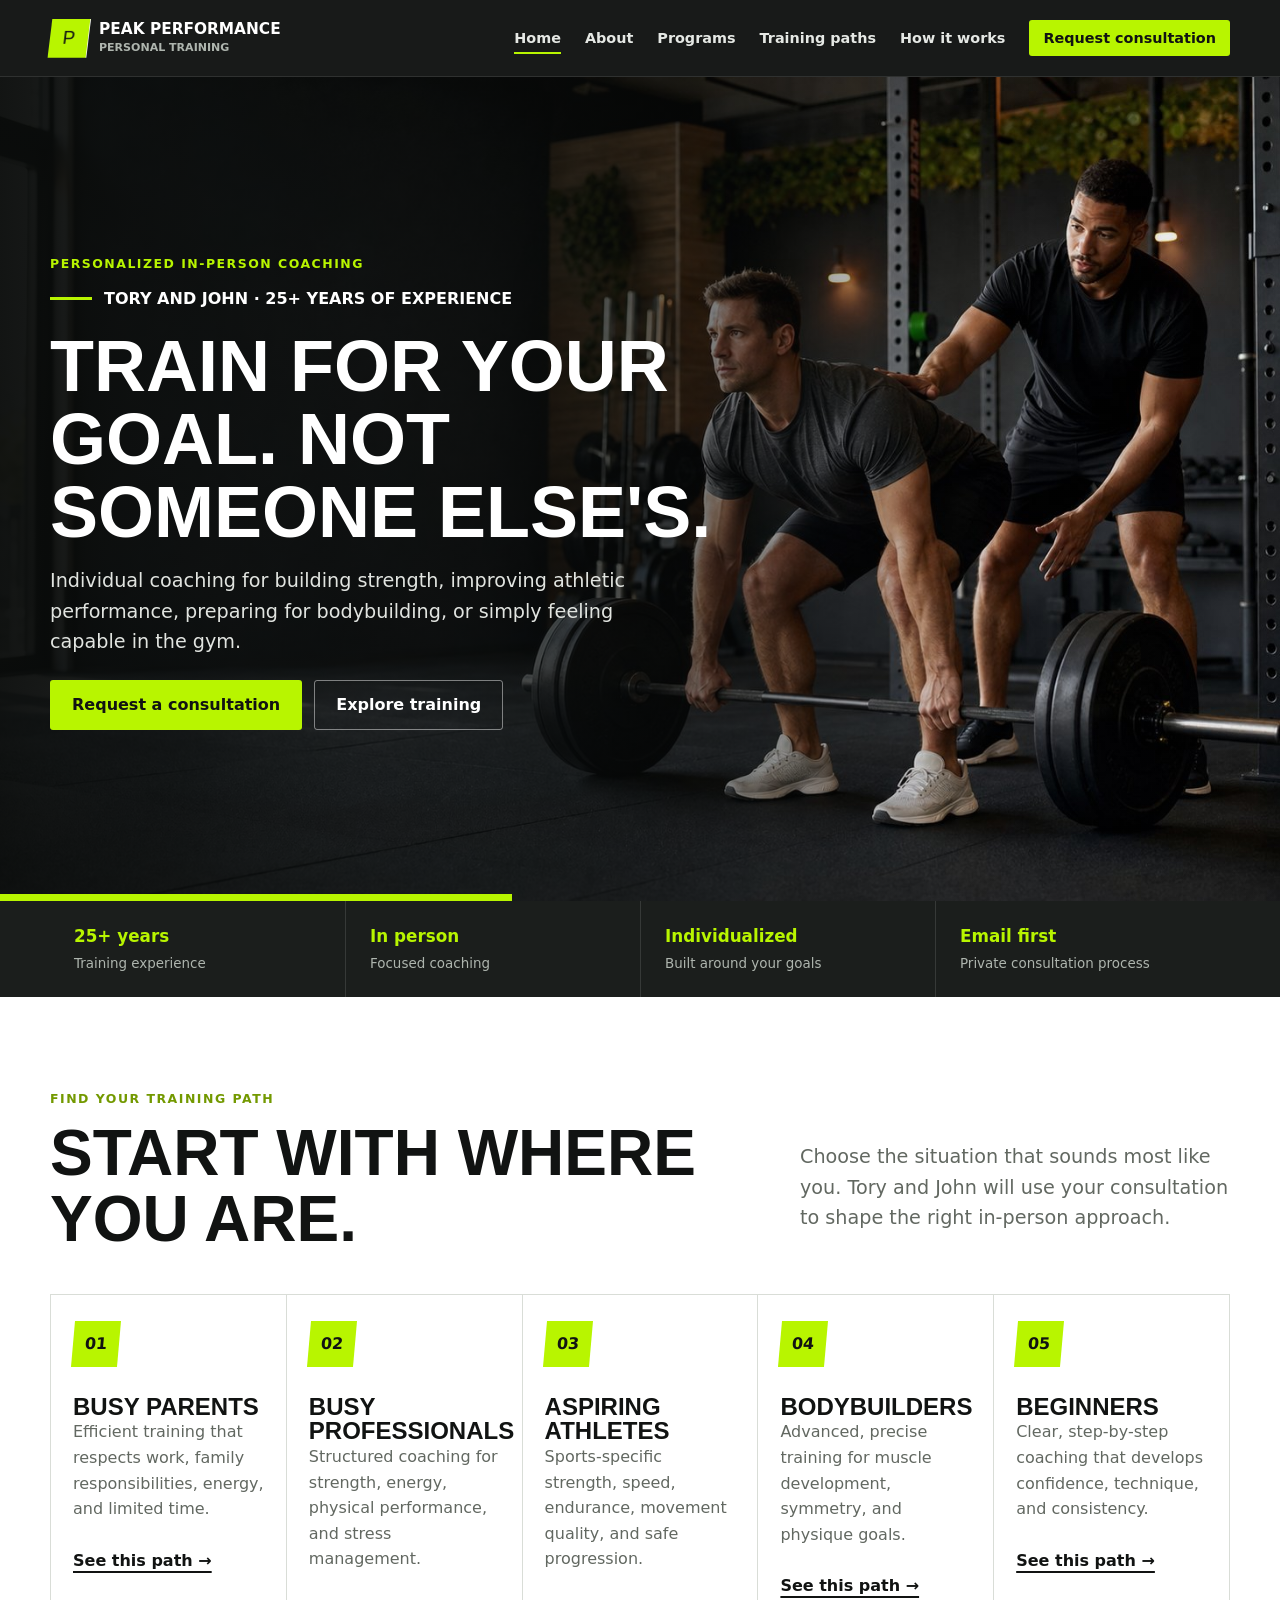
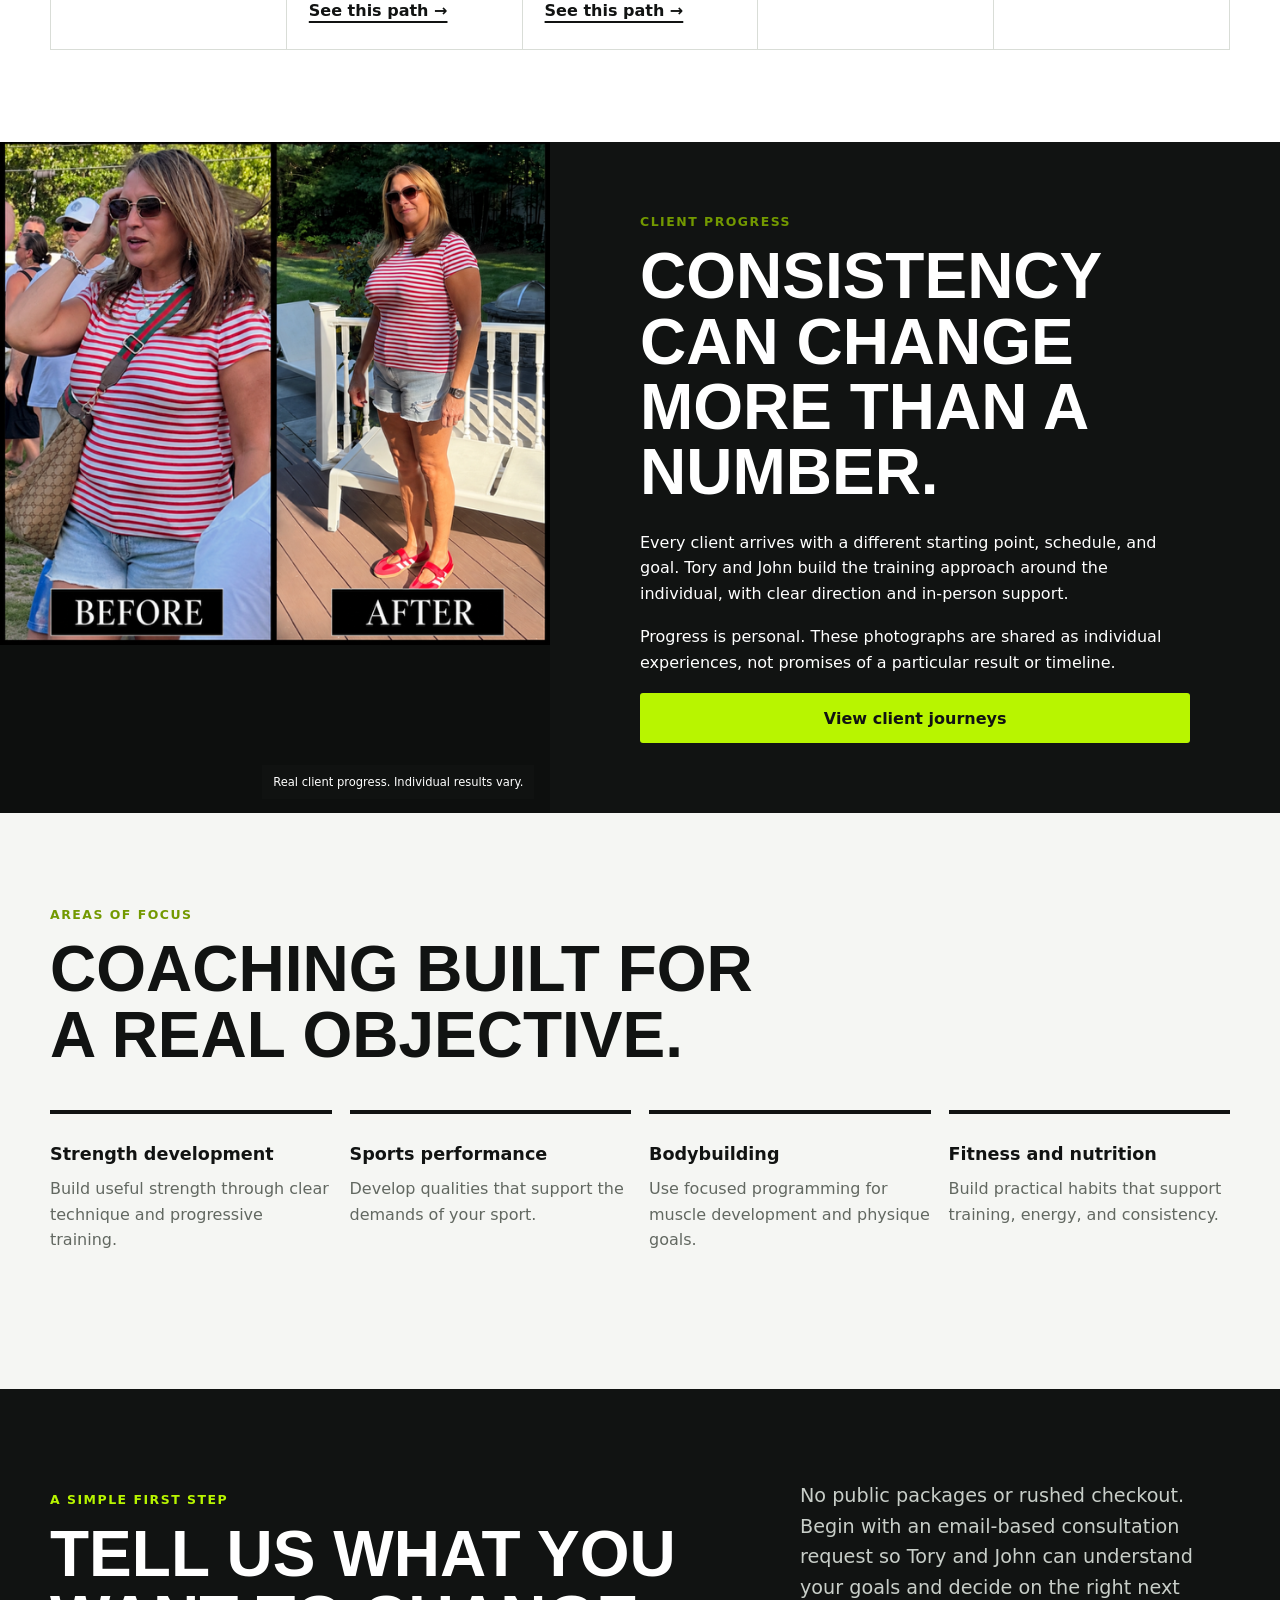
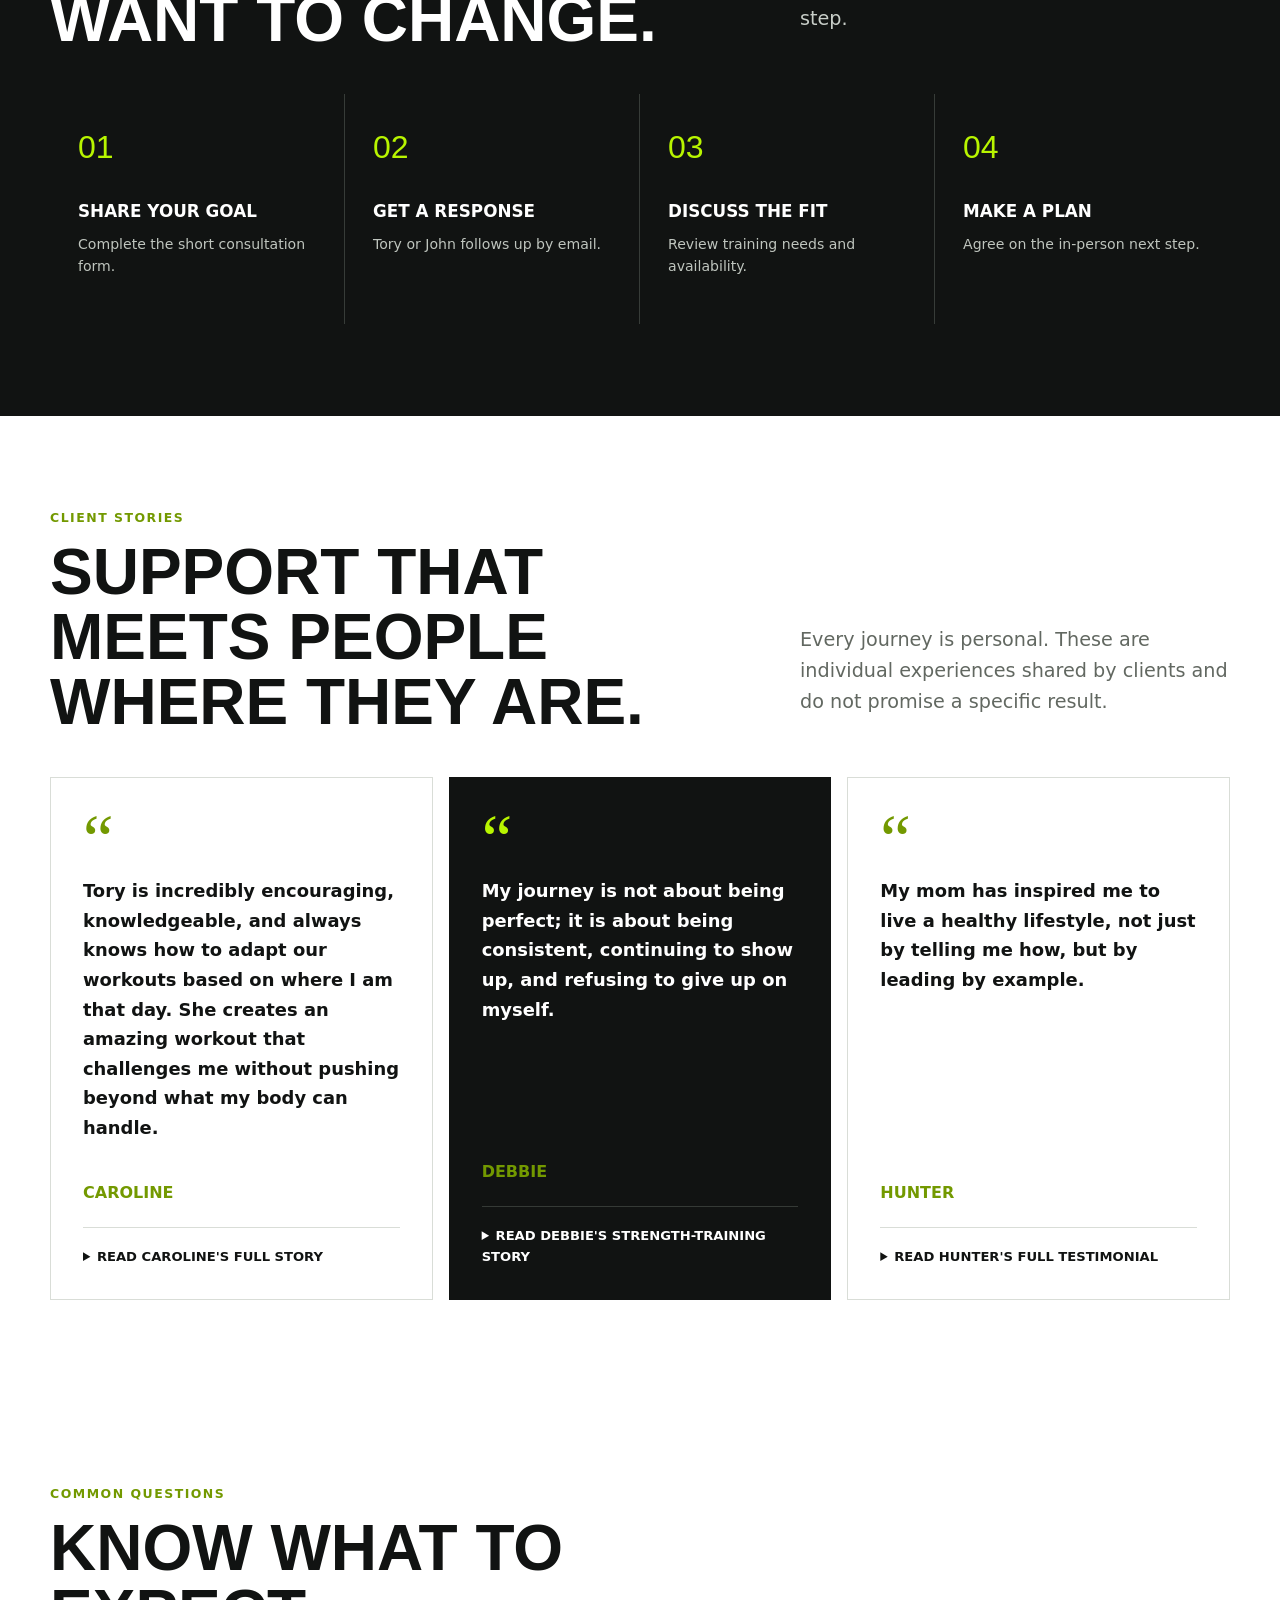
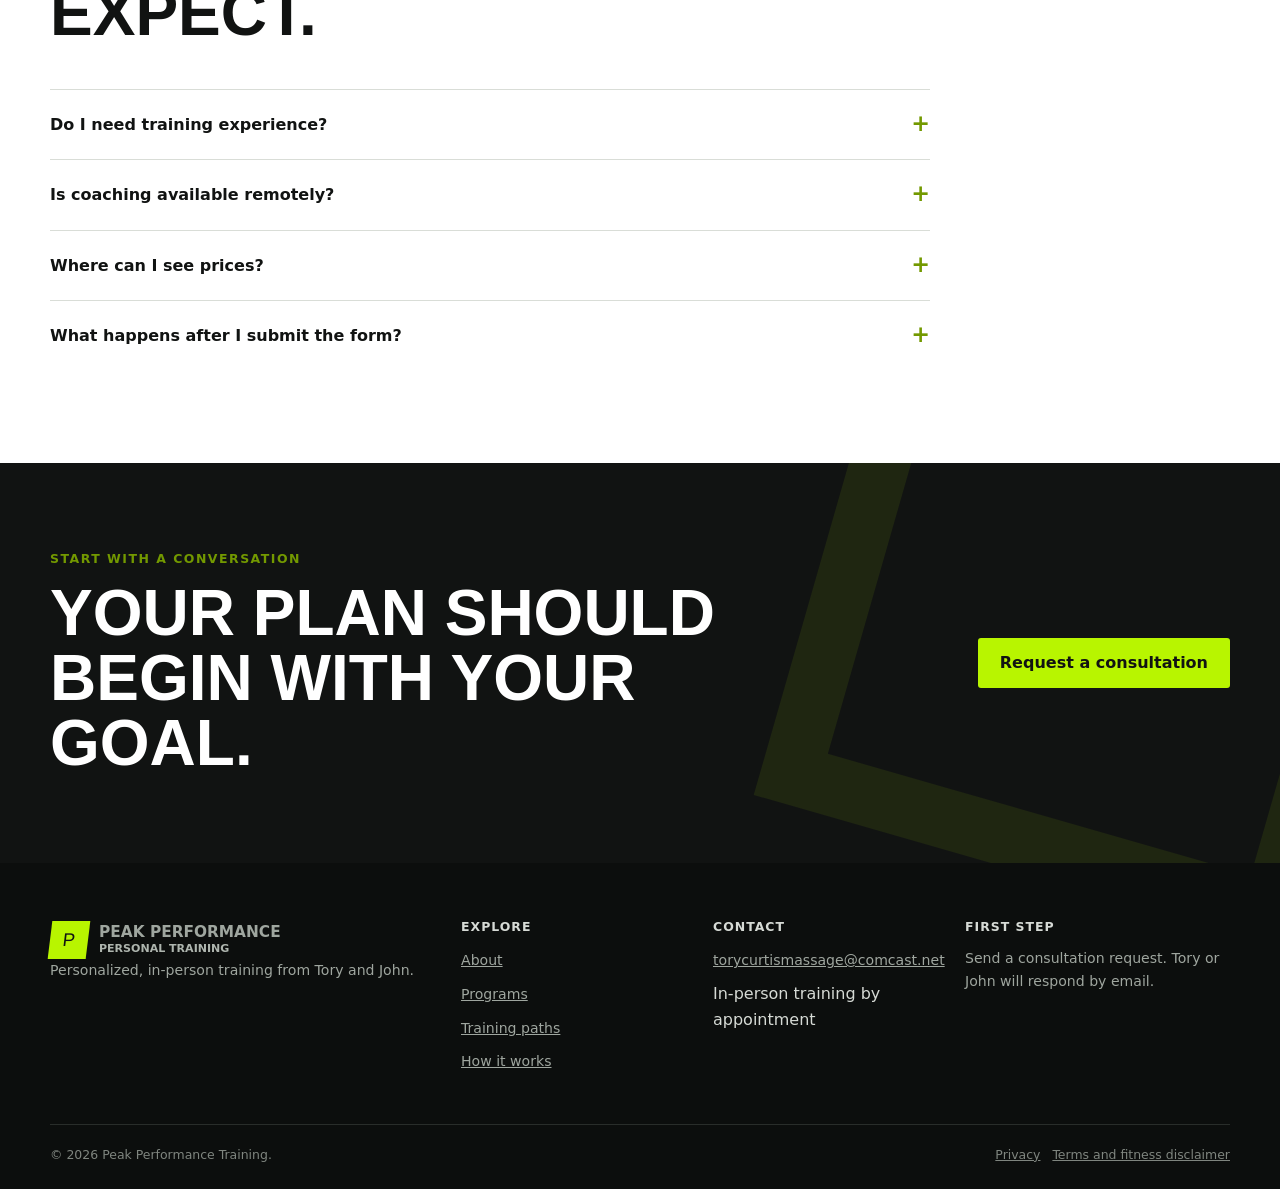
==== index.html @ f458e1a3 "Add files via upload" ====
<!DOCTYPE html>
<html lang="en">
<head>
  <meta charset="utf-8">
  <meta name="viewport" content="width=device-width, initial-scale=1">
  <meta name="description" content="Peak Performance Training offers personalized, in-person strength, bodybuilding, sports-performance, beginner fitness, and nutrition-focused coaching.">
  <meta name="theme-color" content="#111312">
  <meta property="og:title" content="Peak Performance Training | In-Person Personal Training">
  <meta property="og:description" content="Personalized in-person coaching from Tory and John, backed by more than 25 years of training experience.">
  <meta property="og:type" content="website">
  <meta property="og:image" content="assets/images/hero-training.jpg">
  <title>Peak Performance Training | In-Person Personal Training</title>
  <link rel="stylesheet" href="style.css">
  <script type="application/ld+json">{"@context":"https://schema.org","@type":"LocalBusiness","name":"Peak Performance Training","description":"Personalized in-person strength, bodybuilding, sports-performance, beginner fitness, and nutrition-focused coaching.","email":"torycurtismassage@comcast.net","founder":[{"@type":"Person","name":"Tory"},{"@type":"Person","name":"John Davis"}],"knowsAbout":["Bodybuilding","Sports-specific training","Strength development","General fitness","Beginner training","Individualized programming","Nutrition guidance"]}</script>
</head>
<body>
  <a class="skip-link" href="#main">Skip to content</a>
  <header class="site-header">
    <nav class="navbar" aria-label="Primary navigation">
      <!-- EDITABLE BUSINESS NAME: replace after the client approves the final name. -->
      <a class="brand" href="index.html" aria-label="Peak Performance Training home"><span class="brand-mark">P</span><span class="brand-copy"><strong>Peak Performance</strong><small>Personal Training</small></span></a>
      <button class="nav-toggle" type="button" aria-label="Open navigation" aria-controls="nav-menu" aria-expanded="false"><span></span><span></span><span></span></button>
      <ul class="nav-menu" id="nav-menu"><li><a class="active" href="index.html">Home</a></li><li><a href="about.html">About</a></li><li><a href="programs.html">Programs</a></li><li><a href="transformations.html">Training paths</a></li><li><a href="pricing.html">How it works</a></li><li><a class="nav-cta" href="contact.html#consultation">Request consultation</a></li></ul>
    </nav>
  </header>

  <main id="main">
    <section class="hero">
      <div class="hero-content reveal">
        <p class="eyebrow">Personalized in-person coaching</p>
        <div class="trainer-line">Tory and John &middot; 25+ years of experience</div>
        <h1>Train for your goal. Not someone else's.</h1>
        <p class="lead">Individual coaching for building strength, improving athletic performance, preparing for bodybuilding, or simply feeling capable in the gym.</p>
        <div class="btn-row"><a class="btn btn-primary" href="contact.html#consultation">Request a consultation</a><a class="btn btn-outline" href="programs.html">Explore training</a></div>
      </div>
    </section>

    <section class="trust-bar" aria-label="Training approach"><div class="container trust-grid"><div class="trust-item"><strong>25+ years</strong><span>Training experience</span></div><div class="trust-item"><strong>In person</strong><span>Focused coaching</span></div><div class="trust-item"><strong>Individualized</strong><span>Built around your goals</span></div><div class="trust-item"><strong>Email first</strong><span>Private consultation process</span></div></div></section>

    <section class="section" id="paths">
      <div class="container">
        <div class="section-head reveal"><div><p class="eyebrow">Find your training path</p><h2>Start with where you are.</h2></div><p class="lead">Choose the situation that sounds most like you. Tory and John will use your consultation to shape the right in-person approach.</p></div>
        <div class="path-grid">
          <article class="program-card reveal"><span class="icon-box" aria-hidden="true">01</span><h3>Busy parents</h3><p>Efficient training that respects work, family responsibilities, energy, and limited time.</p><a class="text-link" href="transformations.html#parents">See this path &rarr;</a></article>
          <article class="program-card reveal"><span class="icon-box" aria-hidden="true">02</span><h3>Busy professionals</h3><p>Structured coaching for strength, energy, physical performance, and stress management.</p><a class="text-link" href="transformations.html#professionals">See this path &rarr;</a></article>
          <article class="program-card reveal"><span class="icon-box" aria-hidden="true">03</span><h3>Aspiring athletes</h3><p>Sports-specific strength, speed, endurance, movement quality, and safe progression.</p><a class="text-link" href="transformations.html#athletes">See this path &rarr;</a></article>
          <article class="program-card reveal"><span class="icon-box" aria-hidden="true">04</span><h3>Bodybuilders</h3><p>Advanced, precise training for muscle development, symmetry, and physique goals.</p><a class="text-link" href="transformations.html#bodybuilders">See this path &rarr;</a></article>
          <article class="program-card reveal"><span class="icon-box" aria-hidden="true">05</span><h3>Beginners</h3><p>Clear, step-by-step coaching that develops confidence, technique, and consistency.</p><a class="text-link" href="transformations.html#beginners">See this path &rarr;</a></article>
        </div>
      </div>
    </section>

    <section class="trainer-feature results-feature">
      <figure class="results-feature-media"><img src="assets/images/client-journey-01.png" width="640" height="580" alt="Client before and after photographs showing a personal fitness journey" decoding="async"><figcaption>Real client progress. Individual results vary.</figcaption></figure>
      <div class="trainer-copy reveal"><p class="eyebrow">Client progress</p><h2>Consistency can change more than a number.</h2><p>Every client arrives with a different starting point, schedule, and goal. Tory and John build the training approach around the individual, with clear direction and in-person support.</p><p>Progress is personal. These photographs are shared as individual experiences, not promises of a particular result or timeline.</p><a class="btn btn-primary" href="transformations.html#client-progress">View client journeys</a></div>
    </section>

    <section class="section surface">
      <div class="container"><div class="section-head reveal"><div><p class="eyebrow">Areas of focus</p><h2>Coaching built for a real objective.</h2></div></div><div class="value-grid"><article class="value"><strong>Strength development</strong><p>Build useful strength through clear technique and progressive training.</p></article><article class="value"><strong>Sports performance</strong><p>Develop qualities that support the demands of your sport.</p></article><article class="value"><strong>Bodybuilding</strong><p>Use focused programming for muscle development and physique goals.</p></article><article class="value"><strong>Fitness and nutrition</strong><p>Build practical habits that support training, energy, and consistency.</p></article></div></div>
    </section>

    <section class="section dark">
      <div class="container"><div class="section-head reveal"><div><p class="eyebrow">A simple first step</p><h2>Tell us what you want to change.</h2></div><p class="lead">No public packages or rushed checkout. Begin with an email-based consultation request so Tory and John can understand your goals and decide on the right next step.</p></div><ol class="onboarding-strip reveal"><li><span>01</span><strong>Share your goal</strong><p>Complete the short consultation form.</p></li><li><span>02</span><strong>Get a response</strong><p>Tory or John follows up by email.</p></li><li><span>03</span><strong>Discuss the fit</strong><p>Review training needs and availability.</p></li><li><span>04</span><strong>Make a plan</strong><p>Agree on the in-person next step.</p></li></ol></div>
    </section>

    <section class="section client-stories" id="client-stories">
      <div class="container">
        <div class="section-head reveal"><div><p class="eyebrow">Client stories</p><h2>Support that meets people where they are.</h2></div><p class="lead">Every journey is personal. These are individual experiences shared by clients and do not promise a specific result.</p></div>
        <div class="story-grid">
          <article class="story-card reveal"><span class="story-mark" aria-hidden="true">&ldquo;</span><blockquote><p>Tory is incredibly encouraging, knowledgeable, and always knows how to adapt our workouts based on where I am that day. She creates an amazing workout that challenges me without pushing beyond what my body can handle.</p></blockquote><cite>Caroline</cite><details><summary>Read Caroline's full story</summary><p>I am so proud of the progress I have made, and I truly would not be where I am today without Tory's guidance, expertise, and encouragement. I am so grateful to have her as my trainer.</p></details></article>
          <article class="story-card story-card-featured reveal"><span class="story-mark" aria-hidden="true">&ldquo;</span><blockquote><p>My journey is not about being perfect; it is about being consistent, continuing to show up, and refusing to give up on myself.</p></blockquote><cite>Debbie</cite><details><summary>Read Debbie's strength-training story</summary><p>After a doctor appointment and an ongoing neck issue made her want to take better care of herself, Debbie returned to strength training with Tory as her coach. She says Tory challenged and encouraged her, helped her keep showing up, and supported her through difficult days.</p><p>Over time, Debbie says she noticed meaningful changes in her strength, confidence, energy, discipline, and consistency. She is grateful to have Tory as part of her journey toward investing in her health and future.</p></details></article>
          <article class="story-card reveal"><span class="story-mark" aria-hidden="true">&ldquo;</span><blockquote><p>My mom has inspired me to live a healthy lifestyle, not just by telling me how, but by leading by example.</p></blockquote><cite>Hunter</cite><details><summary>Read Hunter's full testimonial</summary><p>Hunter says Tory guided him through strength training and sports conditioning in high school, then continued to help with form, technique, exercises, nutrition, recovery, consistency, and healthy lifestyle habits through college.</p><p>He credits Tory with helping him develop a passion for fitness and confidence to begin training clients himself. He describes her as a caring coach, mentor, and inspiration who encourages and supports people every step of the way.</p></details></article>
        </div>
      </div>
    </section>

    <section class="section">
      <div class="container"><div class="section-head reveal"><div><p class="eyebrow">Common questions</p><h2>Know what to expect.</h2></div></div><div class="faq">
        <div class="faq-item"><button class="faq-question" type="button" aria-expanded="false">Do I need training experience?</button><div class="faq-answer"><p>No. Beginners and people returning after a break can start with fundamentals, comfortable progressions, and clear instruction.</p></div></div>
        <div class="faq-item"><button class="faq-question" type="button" aria-expanded="false">Is coaching available remotely?</button><div class="faq-answer"><p>Not currently. Version one of the service is focused entirely on in-person training.</p></div></div>
        <div class="faq-item"><button class="faq-question" type="button" aria-expanded="false">Where can I see prices?</button><div class="faq-answer"><p>Training recommendations, scheduling, and prices are discussed privately after Tory and John review your consultation request.</p></div></div>
        <div class="faq-item"><button class="faq-question" type="button" aria-expanded="false">What happens after I submit the form?</button><div class="faq-answer"><p>Tory or John reviews your information and contacts you by email to discuss your goal and the next step.</p></div></div>
      </div></div>
    </section>

    <section class="cta"><div class="container"><div><p class="eyebrow">Start with a conversation</p><h2>Your plan should begin with your goal.</h2></div><a class="btn btn-primary" href="contact.html#consultation">Request a consultation</a></div></section>
  </main>

  <footer class="site-footer"><div class="container"><div class="footer-grid"><div><a class="brand" href="index.html"><span class="brand-mark">P</span><span class="brand-copy"><strong>Peak Performance</strong><small>Personal Training</small></span></a><p>Personalized, in-person training from Tory and John.</p></div><div><h3>Explore</h3><ul class="footer-links"><li><a href="about.html">About</a></li><li><a href="programs.html">Programs</a></li><li><a href="transformations.html">Training paths</a></li><li><a href="pricing.html">How it works</a></li></ul></div><div><h3>Contact</h3><ul class="footer-links"><li><a href="mailto:torycurtismassage@comcast.net">torycurtismassage@comcast.net</a></li><li>In-person training by appointment</li></ul></div><div><h3>First step</h3><p>Send a consultation request. Tory or John will respond by email.</p></div></div><div class="footer-bottom"><span>&copy; <span data-year></span> Peak Performance Training.</span><span><a href="privacy.html">Privacy</a> &nbsp; <a href="terms.html">Terms and fitness disclaimer</a></span></div></div></footer>
  <button class="back-to-top" type="button" aria-label="Back to top">&uarr;</button>
  <script src="script.js" defer></script>
  <script defer src="/_vercel/insights/script.js"></script>
  <script defer src="/_vercel/speed-insights/script.js"></script>
</body>
</html>
---- style.css ----
/* ================================================================
   PEAK PERFORMANCE TRAINING
   EDITABLE COLORS: Change the variables in :root.
   ================================================================ */
:root {
  --ink: #111312;
  --charcoal: #1b1e1c;
  --surface: #f5f6f3;
  --white: #ffffff;
  --muted: #626861;
  --line: #d9ddd7;
  --green: #b8f500;
  --green-dark: #739900;
  --warm: #f28a3b;
  --max: 1180px;
  --header: 76px;
  --radius: 6px;
  --shadow: 0 16px 48px rgba(17, 19, 18, 0.12);
}

* { box-sizing: border-box; }
[hidden] { display: none !important; }
html { scroll-behavior: smooth; }
body {
  margin: 0;
  overflow-x: clip;
  color: var(--ink);
  background: var(--white);
  font-family: Inter, ui-sans-serif, system-ui, -apple-system, BlinkMacSystemFont, "Segoe UI", sans-serif;
  line-height: 1.6;
  letter-spacing: 0;
}
img { display: block; max-width: 100%; height: auto; }
a { color: inherit; }
button, input, select, textarea { font: inherit; }
button { cursor: pointer; }
:focus-visible { outline: 3px solid var(--warm); outline-offset: 3px; }
.skip-link { position: fixed; top: -80px; left: 16px; z-index: 9999; padding: 12px 16px; background: var(--white); color: var(--ink); }
.skip-link:focus { top: 12px; }
.container { width: min(calc(100% - 40px), var(--max)); margin-inline: auto; }
.section { padding: 92px 0; }
.section-sm { padding: 64px 0; }
.surface { background: var(--surface); }
.dark { color: var(--white); background: var(--ink); }
.eyebrow { margin: 0 0 12px; color: var(--green-dark); font-size: 0.78rem; font-weight: 850; letter-spacing: 0.12em; text-transform: uppercase; }
.dark .eyebrow, .hero .eyebrow { color: var(--green); }
h1, h2, h3 { margin: 0; font-family: "Arial Narrow", Impact, sans-serif; font-weight: 800; line-height: 1.02; letter-spacing: 0; text-transform: uppercase; }
h1 { max-width: 900px; font-size: 5.5rem; }
h2 { font-size: 4rem; }
h3 { font-size: 1.5rem; }
p { margin: 0 0 18px; }
.lead { max-width: 720px; color: var(--muted); font-size: 1.2rem; }
.dark .lead { color: #c8cec8; }
.section-head { display: flex; align-items: end; justify-content: space-between; gap: 32px; margin-bottom: 42px; }
.section-head h2 { max-width: 760px; }
.section-head .lead { max-width: 430px; }
.btn-row { display: flex; flex-wrap: wrap; gap: 12px; align-items: center; }
.btn { display: inline-flex; min-height: 50px; align-items: center; justify-content: center; gap: 9px; padding: 0 21px; border: 1px solid transparent; border-radius: 3px; font-weight: 800; text-decoration: none; transition: transform 180ms ease, background 180ms ease, color 180ms ease, border-color 180ms ease; }
.btn:hover { transform: translateY(-2px); }
.btn-primary { color: var(--ink); background: var(--green); }
.btn-primary:hover { background: #cbff2b; }
.btn-dark { color: var(--white); background: var(--ink); }
.btn-dark:hover { background: #303531; }
.btn-outline { color: var(--white); border-color: rgba(255,255,255,.45); background: transparent; }
.btn-outline:hover { color: var(--ink); border-color: var(--white); background: var(--white); }
.text-link { display: inline-flex; align-items: center; gap: 8px; color: var(--ink); font-weight: 850; text-decoration-thickness: 2px; text-underline-offset: 5px; }

/* Header: EDITABLE BUSINESS NAME, PHONE, AND LINKS are in each HTML file. */
.site-header { position: sticky; top: 0; z-index: 1000; min-height: var(--header); color: var(--white); background: rgba(17,19,18,.97); border-bottom: 1px solid rgba(255,255,255,.1); }
.navbar { width: min(calc(100% - 40px), var(--max)); min-height: var(--header); margin: auto; display: flex; align-items: center; gap: 30px; }
.brand { display: inline-flex; align-items: center; gap: 11px; color: var(--white); text-decoration: none; }
.brand-mark { display: grid; width: 38px; height: 38px; place-items: center; color: var(--ink); background: var(--green); font-family: Impact, sans-serif; font-size: 1.15rem; transform: skew(-7deg); }
.brand-copy { line-height: 1; }
.brand-copy strong { display: block; font-size: .96rem; text-transform: uppercase; }
.brand-copy small { color: #aeb5ae; font-size: .69rem; font-weight: 700; text-transform: uppercase; }
.nav-menu { display: flex; align-items: center; gap: 24px; margin: 0 0 0 auto; padding: 0; list-style: none; }
.nav-menu a { position: relative; color: #e5e8e4; font-size: .9rem; font-weight: 750; text-decoration: none; }
.nav-menu a:not(.nav-cta)::after { content: ""; position: absolute; left: 0; bottom: -8px; width: 100%; height: 2px; background: var(--green); transform: scaleX(0); transform-origin: left; transition: transform 180ms ease; }
.nav-menu a:hover::after, .nav-menu a.active::after { transform: scaleX(1); }
.nav-cta { padding: 10px 14px; color: var(--ink) !important; background: var(--green); border-radius: 3px; }
.nav-toggle { display: none; width: 44px; height: 44px; margin-left: auto; border: 0; background: transparent; }
.nav-toggle span { display: block; width: 24px; height: 2px; margin: 5px auto; background: var(--white); transition: transform 180ms ease, opacity 180ms ease; }
.nav-toggle.open span:nth-child(1) { transform: translateY(7px) rotate(45deg); }
.nav-toggle.open span:nth-child(2) { opacity: 0; }
.nav-toggle.open span:nth-child(3) { transform: translateY(-7px) rotate(-45deg); }

/* Home */
.hero { position: relative; min-height: calc(100vh - var(--header)); display: flex; align-items: end; color: var(--white); background: #101311 url("assets/images/hero-training.jpg") center / cover no-repeat; overflow: hidden; }
.hero::before { content: ""; position: absolute; inset: 0; background: linear-gradient(90deg, rgba(9,11,10,.96) 0%, rgba(9,11,10,.72) 46%, rgba(9,11,10,.08) 78%); }
.hero::after { content: ""; position: absolute; left: 0; bottom: 0; width: 40%; height: 7px; background: var(--green); }
.hero-content { position: relative; z-index: 1; width: min(calc(100% - 40px), var(--max)); margin: auto; padding: 52px 0 46px; }
.hero-content h1 { max-width: 700px; font-size: 4.5rem; }
.hero-content .lead { max-width: 590px; margin: 16px 0 22px; color: #e1e4e0; }
.trainer-line { display: flex; align-items: center; gap: 12px; margin-bottom: 18px; font-weight: 800; text-transform: uppercase; }
.trainer-line::before { content: ""; width: 42px; height: 3px; background: var(--green); }
.trust-bar { color: var(--white); background: var(--charcoal); }
.trust-grid { display: grid; grid-template-columns: repeat(4, 1fr); }
.trust-item { padding: 22px 24px; border-left: 1px solid rgba(255,255,255,.12); }
.trust-item:first-child { border-left: 0; }
.trust-item strong { display: block; color: var(--green); font-size: 1.05rem; }
.trust-item span { color: #aeb5ae; font-size: .84rem; }
.program-grid { display: grid; grid-template-columns: repeat(3, 1fr); border-top: 1px solid var(--line); border-left: 1px solid var(--line); }
.program-card { position: relative; min-height: 285px; padding: 30px; border-right: 1px solid var(--line); border-bottom: 1px solid var(--line); background: var(--white); transition: background 180ms ease, transform 180ms ease; }
.program-card:hover { z-index: 1; background: #faffed; transform: translateY(-4px); box-shadow: var(--shadow); }
.icon-box { display: grid; width: 46px; height: 46px; margin-bottom: 34px; place-items: center; color: var(--ink); background: var(--green); font-weight: 900; transform: skew(-5deg); }
.program-card p { color: var(--muted); }
.program-card .text-link { margin-top: 8px; }
.trainer-feature { display: grid; grid-template-columns: .86fr 1.14fr; min-height: 620px; }
.trainer-feature img { width: 100%; height: 100%; object-fit: cover; object-position: center top; }
.trainer-copy { display: flex; flex-direction: column; justify-content: center; padding: 70px clamp(32px, 7vw, 92px); color: var(--white); background: var(--ink); }
.trainer-copy h2 { margin-bottom: 24px; }
.credential-list { display: grid; grid-template-columns: 1fr 1fr; gap: 10px 24px; margin: 18px 0 30px; padding: 0; list-style: none; }
.credential-list li::before { content: "+"; margin-right: 9px; color: var(--green); font-weight: 900; }
.stats { display: grid; grid-template-columns: repeat(4, 1fr); gap: 1px; background: var(--line); }
.stat { padding: 34px 24px; text-align: center; background: var(--white); }
.stat strong { display: block; font-family: Impact, sans-serif; font-size: 3.7rem; line-height: 1; }
.stat span { color: var(--muted); font-size: .85rem; font-weight: 750; text-transform: uppercase; }
.transformation-feature { display: grid; grid-template-columns: 1.35fr .65fr; overflow: hidden; color: var(--white); background: var(--ink); }
.transformation-feature img { width: 100%; height: 100%; min-height: 460px; object-fit: cover; }
.transformation-copy { display: flex; flex-direction: column; justify-content: center; padding: 48px; }
.results-feature-media { position: relative; min-height: 520px; margin: 0; overflow: hidden; background: #0d0f0e; }
.results-feature-media img { width: 100%; height: 100%; min-height: 520px; object-fit: contain; }
.results-feature-media figcaption { position: absolute; right: 16px; bottom: 14px; padding: 8px 11px; color: var(--white); background: rgba(17,19,18,.88); font-size: .72rem; }
.results-section { overflow: hidden; }
.results-grid { display: grid; grid-template-columns: repeat(2, minmax(0, 1fr)); gap: 24px; align-items: start; }
.result-card { margin: 0; overflow: hidden; color: var(--white); background: var(--ink); box-shadow: var(--shadow); }
.result-card-portrait { grid-column: 1 / -1; display: grid; grid-template-columns: minmax(280px, .72fr) 1fr; }
.result-image { display: grid; min-height: 0; place-items: center; overflow: hidden; background: #090b0a; }
.result-card-wide .result-image { aspect-ratio: 1.1 / 1; }
.result-card-portrait .result-image { min-height: 390px; }
.result-image img { width: 100%; height: 100%; object-fit: contain; }
.result-card figcaption { padding: 24px 26px 28px; }
.result-card-portrait figcaption { display: flex; flex-direction: column; justify-content: center; padding: 38px; }
.result-card figcaption span { display: block; margin-bottom: 8px; color: var(--green); font-size: .74rem; font-weight: 850; text-transform: uppercase; }
.result-card figcaption strong { display: block; font-family: "Arial Narrow", Impact, sans-serif; font-size: 1.55rem; line-height: 1.05; text-transform: uppercase; }
.result-card figcaption p { margin-bottom: 0; color: #c5cbc6; }
.story-grid { display: grid; grid-template-columns: repeat(3, minmax(0, 1fr)); gap: 16px; }
.story-card { position: relative; display: flex; min-height: 385px; flex-direction: column; padding: 32px; border: 1px solid var(--line); background: var(--white); }
.story-card-featured { color: var(--white); border-color: var(--ink); background: var(--ink); }
.story-mark { display: block; height: 42px; color: var(--green-dark); font-family: Georgia, serif; font-size: 4.3rem; line-height: .9; }
.story-card-featured .story-mark, .story-card-featured cite { color: var(--green); }
.story-card blockquote { margin: 24px 0 20px; font-size: 1.12rem; font-weight: 650; line-height: 1.65; }
.story-card cite { display: block; margin-top: auto; color: var(--green-dark); font-style: normal; font-weight: 850; text-transform: uppercase; }
.story-card details { margin-top: 21px; padding-top: 18px; border-top: 1px solid var(--line); }
.story-card-featured details { border-top-color: #353a36; }
.story-card summary { cursor: pointer; font-size: .82rem; font-weight: 850; text-transform: uppercase; }
.story-card details p { margin: 14px 0 0; color: var(--muted); font-size: .93rem; line-height: 1.65; }
.story-card-featured details p { color: #c5cbc6; }
.result-list { margin: 22px 0 28px; padding: 0; list-style: none; }
.result-list li { padding: 11px 0; border-top: 1px solid rgba(255,255,255,.16); }
.result-list strong { color: var(--green); }

/* Inner pages */
.page-hero { position: relative; min-height: 430px; display: flex; align-items: end; padding: 86px 0 66px; color: var(--white); background: #151816; overflow: hidden; }
.page-hero::before { content: ""; position: absolute; inset: 0; opacity: .26; background: url("assets/images/group-training.jpg") center / cover no-repeat; }
.page-hero::after { content: ""; position: absolute; inset: 0; background: linear-gradient(90deg, #111312 0%, rgba(17,19,18,.8) 56%, rgba(17,19,18,.25)); }
.page-hero .container { position: relative; z-index: 1; }
.page-hero h1 { max-width: 830px; font-size: 5rem; }
.page-hero .lead { margin-top: 20px; color: #d8ddd7; }
.page-hero .btn { margin-top: 10px; }
.split { display: grid; grid-template-columns: 1fr 1fr; gap: clamp(36px, 7vw, 90px); align-items: center; }
.split > *, .program-detail > *, .contact-layout > *, .gallery-grid > *, .footer-grid > * { min-width: 0; }
.split h2 { font-size: 3.5rem; }
.split-media { position: relative; }
.split-media img { width: 100%; aspect-ratio: 4 / 5; object-fit: cover; }
.split-media::after { content: ""; position: absolute; right: -14px; bottom: -14px; width: 42%; height: 42%; z-index: -1; background: var(--green); }
.value-grid { display: grid; grid-template-columns: repeat(4, 1fr); gap: 18px; }
.value { padding: 26px 0; border-top: 4px solid var(--ink); }
.value strong { display: block; margin-bottom: 8px; font-size: 1.1rem; }
.value p { color: var(--muted); }
.timeline { position: relative; display: grid; grid-template-columns: repeat(4, 1fr); gap: 24px; margin-top: 42px; }
.timeline::before { content: ""; position: absolute; top: 18px; left: 0; right: 0; height: 2px; background: var(--line); }
.timeline-item { position: relative; padding-top: 46px; }
.timeline-item::before { content: ""; position: absolute; top: 10px; left: 0; width: 18px; height: 18px; border: 5px solid var(--white); border-radius: 50%; background: var(--green-dark); box-shadow: 0 0 0 2px var(--green-dark); }
.timeline-item strong { display: block; font-size: 1.1rem; }
.timeline-item span { color: var(--muted); }

/* Programs */
.program-detail { display: grid; grid-template-columns: 80px 1fr .65fr; gap: 28px; padding: 42px 0; border-top: 1px solid var(--line); align-items: start; }
.program-number { font-family: Impact, sans-serif; font-size: 2.8rem; color: var(--green-dark); }
.program-detail h2 { margin-bottom: 16px; font-size: 3.2rem; }
.program-detail p { color: var(--muted); }
.program-meta { padding-left: 28px; border-left: 1px solid var(--line); }
.program-meta strong { display: block; margin-top: 12px; font-size: .76rem; text-transform: uppercase; }
.program-meta span { color: var(--muted); }

/* Transformations */
.gallery-grid { display: grid; grid-template-columns: repeat(2, 1fr); gap: 24px; }
.story { overflow: hidden; border: 1px solid var(--line); background: var(--white); }
.story img { width: 100%; aspect-ratio: 16 / 9; object-fit: cover; }
.story-copy { padding: 28px; }
.story-copy p { color: var(--muted); }
.story-metrics { display: flex; flex-wrap: wrap; gap: 8px; margin-top: 20px; }
.metric { padding: 7px 10px; color: var(--ink); background: #e9f5c7; border-radius: 2px; font-size: .78rem; font-weight: 800; }
.disclaimer { padding: 18px 20px; color: #545a54; background: #f0f1ee; border-left: 4px solid var(--warm); font-size: .85rem; }

/* Pricing */
.plan-finder-section { background: var(--ink); color: var(--white); }
.plan-finder-layout { display: grid; grid-template-columns: .72fr 1.28fr; gap: clamp(40px, 8vw, 100px); align-items: start; }
.plan-finder-intro { position: sticky; top: calc(var(--header) + 36px); }
.plan-finder-intro h2 { max-width: 500px; }
.plan-finder-intro .lead { margin-top: 20px; color: #c8cec8; }
.plan-finder-points { display: flex; flex-wrap: wrap; gap: 10px 22px; margin: 28px 0 0; padding: 0; list-style: none; }
.plan-finder-points li { color: #dfe4de; font-size: .84rem; font-weight: 800; }
.plan-finder-points li::before { content: "+"; margin-right: 8px; color: var(--green); }
.plan-quiz { min-height: 540px; padding: clamp(26px, 4vw, 46px); color: var(--ink); background: var(--white); }
.quiz-progress { margin-bottom: 32px; }
.quiz-progress > div:first-child { display: flex; justify-content: space-between; gap: 18px; margin-bottom: 11px; font-size: .78rem; text-transform: uppercase; }
.quiz-progress span { color: var(--muted); }
.quiz-progress-track { height: 5px; overflow: hidden; background: var(--line); }
.quiz-progress-track span { display: block; height: 100%; background: var(--green-dark); transition: width 220ms ease; }
.quiz-step { margin: 0; padding: 0; border: 0; }
.quiz-step legend { margin-bottom: 24px; font-family: "Arial Narrow", Impact, sans-serif; font-size: 2.15rem; font-weight: 800; line-height: 1.05; text-transform: uppercase; }
.quiz-option { display: flex; min-height: 82px; align-items: center; gap: 14px; margin-bottom: 10px; padding: 14px 16px; border: 1px solid var(--line); cursor: pointer; transition: border-color 160ms ease, background 160ms ease; }
.quiz-option:hover, .quiz-option:has(input:checked) { border-color: var(--ink); background: #f5fbdc; box-shadow: inset 5px 0 var(--green); }
.quiz-option input { flex: 0 0 auto; width: 20px; height: 20px; accent-color: var(--green-dark); }
.quiz-option span { display: grid; }
.quiz-option strong { font-size: .98rem; }
.quiz-option small { color: var(--muted); }
.quiz-actions { display: flex; align-items: center; justify-content: flex-end; gap: 22px; margin-top: 24px; }
.quiz-back, .quiz-restart { padding: 8px 0; color: var(--ink); border: 0; border-bottom: 2px solid var(--ink); background: transparent; font-weight: 800; }
.quiz-message { min-height: 24px; margin: 12px 0 0; color: #9a4e16; font-weight: 800; }
.quiz-result { padding-top: 8px; }
.quiz-result:focus { outline: none; }
.quiz-result-heading { display: flex; align-items: end; justify-content: space-between; gap: 20px; margin-bottom: 16px; padding-bottom: 18px; border-bottom: 1px solid var(--line); }
.quiz-result-heading h3 { font-size: 2.5rem; }
.quiz-result-heading > strong { color: var(--green-dark); font-size: 1.05rem; }
.quiz-result .feature-list { margin: 24px 0; }
.quiz-result > small { display: block; margin-top: 20px; color: var(--muted); }
.pricing-grid { display: grid; grid-template-columns: repeat(3, 1fr); gap: 18px; align-items: stretch; }
.price-card { position: relative; display: flex; flex-direction: column; padding: 34px; border: 1px solid var(--line); background: var(--white); }
.price-card.featured { border: 2px solid var(--ink); box-shadow: var(--shadow); }
.price-badge { position: absolute; top: 0; right: 0; padding: 7px 12px; color: var(--ink); background: var(--green); font-size: .7rem; font-weight: 900; text-transform: uppercase; }
.price { margin: 22px 0 4px; font-family: Impact, sans-serif; font-size: 3.8rem; line-height: 1; }
.price small { font-family: inherit; font-size: 1rem; }
.price-card > p { color: var(--muted); }
.plan-fit { display: grid; gap: 0; margin: 22px 0 0; border-top: 1px solid var(--line); }
.plan-fit div { display: grid; grid-template-columns: .8fr 1.2fr; gap: 12px; padding: 10px 0; border-bottom: 1px solid var(--line); }
.plan-fit dt { color: var(--muted); font-size: .72rem; font-weight: 850; text-transform: uppercase; }
.plan-fit dd { margin: 0; font-size: .82rem; font-weight: 800; }
.feature-list { flex: 1; margin: 24px 0 30px; padding: 0; list-style: none; }
.feature-list li { padding: 10px 0; border-top: 1px solid var(--line); }
.feature-list li::before { content: "+"; margin-right: 9px; color: var(--green-dark); font-weight: 900; }
.payment-actions { display: grid; gap: 14px; }
.payment-actions .text-link { width: fit-content; font-size: .86rem; }
.payment-status, .integration-status { min-height: 28px; margin: 24px 0 0; color: #9a4e16; font-weight: 800; }
.secure-checkout { display: flex; align-items: center; gap: 24px; margin-top: 28px; padding: 20px 24px; color: var(--white); background: var(--charcoal); }
.secure-checkout strong { flex: 0 0 auto; color: var(--green); }
.secure-checkout span { color: #c8cec8; font-size: .86rem; }
.secure-checkout .btn { flex: 0 0 auto; margin-left: auto; }
.policy-strip { display: grid; grid-template-columns: repeat(3, 1fr); gap: 1px; margin-top: 44px; background: var(--line); }
.policy-strip div { padding: 24px; background: var(--surface); }
.policy-strip strong { display: block; }
.policy-strip span { color: var(--muted); font-size: .88rem; }
.comparison-wrap { margin-top: 44px; overflow-x: auto; border: 1px solid var(--line); background: var(--white); }
.plan-comparison { width: 100%; min-width: 720px; border-collapse: collapse; text-align: left; }
.plan-comparison caption { padding: 22px 24px; color: var(--white); background: var(--ink); font-family: "Arial Narrow", Impact, sans-serif; font-size: 1.6rem; font-weight: 800; text-align: left; text-transform: uppercase; }
.plan-comparison th, .plan-comparison td { padding: 15px 20px; border-bottom: 1px solid var(--line); }
.plan-comparison thead th { color: var(--muted); background: var(--surface); font-size: .76rem; text-transform: uppercase; }
.plan-comparison tbody th { width: 28%; }
.plan-comparison td { color: var(--muted); }
.onboarding-strip { display: grid; grid-template-columns: repeat(4, 1fr); margin: 0; padding: 0; color: var(--white); background: var(--ink); list-style: none; }
.onboarding-strip li { min-height: 220px; padding: 28px; border-right: 1px solid #373c38; }
.onboarding-strip li:last-child { border-right: 0; }
.onboarding-strip span { display: block; color: var(--green); font-family: Impact, sans-serif; font-size: 2rem; }
.onboarding-strip strong { display: block; margin: 24px 0 8px; font-size: 1.05rem; text-transform: uppercase; }
.onboarding-strip p { color: #bfc5be; font-size: .88rem; }

/* Local search section: replace Your City and service area details in index.html. */
.local-section { padding: 0; color: var(--white); background: var(--ink); }
.local-layout { display: grid; grid-template-columns: 1.1fr .9fr; min-height: 470px; }
.local-copy { display: flex; flex-direction: column; justify-content: center; padding: 72px clamp(28px, 6vw, 80px); }
.local-copy .lead { margin: 20px 0 26px; color: #c8cec8; }
.local-details { display: grid; grid-template-columns: repeat(2, 1fr); gap: 1px; align-content: center; padding: 44px; background: #303531; }
.local-detail { min-height: 150px; padding: 24px; background: var(--charcoal); }
.local-detail span { display: block; margin-bottom: 8px; color: var(--green); font-size: .72rem; font-weight: 850; text-transform: uppercase; }
.local-detail strong { display: block; font-size: 1.05rem; }
.local-detail small { color: #aeb5ae; }

/* Forms and booking */
.contact-layout { display: grid; grid-template-columns: 1fr .82fr; gap: 64px; align-items: start; }
.form-grid { display: grid; grid-template-columns: 1fr 1fr; gap: 18px; }
.field { display: flex; flex-direction: column; gap: 7px; }
.field.full { grid-column: 1 / -1; }
.field label { font-size: .82rem; font-weight: 800; }
.field input, .field select, .field textarea { width: 100%; min-height: 50px; padding: 12px 13px; color: var(--ink); border: 1px solid #bfc5be; border-radius: 2px; background: var(--white); }
.field textarea { min-height: 130px; resize: vertical; }
.field input:focus, .field select:focus, .field textarea:focus { border-color: var(--green-dark); outline: 2px solid rgba(115,153,0,.2); }
.form-status { min-height: 25px; margin: 14px 0 0; font-weight: 700; }
.contact-panel { padding: 34px; color: var(--white); background: var(--ink); }
.contact-panel a { color: var(--white); overflow-wrap: anywhere; }
.contact-list { margin: 24px 0; padding: 0; list-style: none; }
.contact-list li { padding: 16px 0; border-top: 1px solid rgba(255,255,255,.15); }
.contact-list span { display: block; color: #aeb5ae; font-size: .75rem; text-transform: uppercase; }
.contact-actions { display: flex; flex-direction: column; align-items: flex-start; gap: 18px; }
.light-link { color: var(--white); }
.booking-launch { display: grid; grid-template-columns: 1fr auto; align-items: center; gap: 40px; padding: 36px; color: var(--white); background: var(--ink); }
.booking-launch h3 { margin-bottom: 12px; font-size: 2rem; }
.booking-launch p { max-width: 700px; color: #c8cec8; }
.booking-steps { display: flex; flex-wrap: wrap; gap: 10px 22px; margin: 22px 0 0; padding: 0; list-style: none; }
.booking-steps li { color: #dfe4de; font-size: .86rem; font-weight: 750; }
.booking-steps li::before { content: "+"; margin-right: 8px; color: var(--green); }
.calendar-shell { overflow: hidden; min-height: 700px; border: 1px solid var(--line); background: var(--white); }
.calendar-shell iframe { width: 100%; height: 700px; border: 0; }
.calendar-note { padding: 18px; color: var(--muted); background: var(--surface); font-size: .84rem; }

/* Instant booking drawer */
body.booking-open { overflow: hidden; }
.booking-modal { position: fixed; inset: 0; z-index: 3000; visibility: hidden; pointer-events: none; }
.booking-modal.open { visibility: visible; pointer-events: auto; }
.booking-scrim { position: absolute; inset: 0; width: 100%; height: 100%; border: 0; background: rgba(8,10,9,.72); opacity: 0; transition: opacity 240ms ease; }
.booking-modal.open .booking-scrim { opacity: 1; }
.booking-drawer { position: absolute; top: 0; right: 0; width: min(680px, 100%); height: 100dvh; padding: 32px clamp(24px, 5vw, 46px) 54px; overflow-y: auto; color: var(--ink); background: var(--white); box-shadow: -24px 0 70px rgba(0,0,0,.28); transform: translateX(100%); transition: transform 280ms ease; }
.booking-modal.open .booking-drawer { transform: translateX(0); }
.booking-drawer-head { display: flex; align-items: start; justify-content: space-between; gap: 24px; }
.booking-drawer-head h2 { font-size: 3rem; }
.booking-close { flex: 0 0 auto; display: grid; width: 44px; height: 44px; place-items: center; padding: 0; color: var(--ink); border: 1px solid var(--line); background: var(--white); font-size: 2rem; line-height: 1; }
.booking-close:hover { background: var(--surface); }
.booking-assurance { display: grid; gap: 2px; margin: 24px 0; padding: 17px 19px; color: var(--white); background: var(--ink); border-left: 5px solid var(--green); }
.booking-assurance strong { color: var(--green); }
.booking-assurance span { color: #d5dad4; font-size: .88rem; }
.booking-plan-cue { margin-bottom: 20px; padding: 11px 14px; color: var(--ink); background: #eef8cf; font-size: .84rem; font-weight: 800; }
.booking-progress { display: grid; grid-template-columns: repeat(3, 1fr); gap: 1px; margin: 0 0 30px; padding: 0; background: var(--line); list-style: none; }
.booking-progress li { display: flex; align-items: center; gap: 8px; padding: 11px 10px; color: var(--muted); background: var(--surface); font-size: .78rem; font-weight: 850; text-transform: uppercase; }
.booking-progress span { display: grid; width: 24px; height: 24px; place-items: center; color: var(--muted); border: 1px solid #b8beb7; border-radius: 50%; }
.booking-progress li.active { color: var(--ink); background: #eef8cf; }
.booking-progress li.active span, .booking-progress li.complete span { color: var(--ink); border-color: var(--green); background: var(--green); }
.booking-step-heading { display: flex; align-items: end; justify-content: space-between; gap: 18px; }
.booking-step-heading h3, .booking-success h3 { font-size: 2rem; }
.booking-timezone { color: var(--muted); font-size: .76rem; font-weight: 750; }
.booking-help { margin: 12px 0 22px; color: var(--muted); }
.booking-date-grid { display: grid; grid-template-columns: repeat(4, 1fr); gap: 8px; }
.booking-date { min-height: 92px; padding: 10px 6px; color: var(--ink); border: 1px solid var(--line); background: var(--white); }
.booking-date span, .booking-date small { display: block; color: var(--muted); font-size: .72rem; font-weight: 800; text-transform: uppercase; }
.booking-date strong { display: block; margin: 2px 0; font-size: 1.45rem; line-height: 1; }
.booking-date:hover, .booking-date.selected { border-color: var(--ink); background: #eef8cf; box-shadow: inset 0 -4px var(--green); }
.booking-label { margin: 26px 0 10px; font-size: .78rem; font-weight: 850; text-transform: uppercase; }
.booking-time-grid { display: grid; grid-template-columns: repeat(3, 1fr); gap: 8px; min-height: 48px; }
.booking-time { min-height: 48px; padding: 8px; color: var(--ink); border: 1px solid var(--line); background: var(--white); font-weight: 800; }
.booking-time:hover, .booking-time.selected { color: var(--ink); border-color: var(--ink); background: var(--green); }
.booking-empty { grid-column: 1 / -1; margin: 0; padding: 12px; color: var(--muted); background: var(--surface); font-size: .86rem; }
.booking-selection { min-height: 28px; margin: 18px 0 8px; color: var(--green-dark); font-weight: 850; }
.booking-continue { width: 100%; }
.booking-continue:disabled { color: #7b817a; background: #e2e5e0; cursor: not-allowed; }
.booking-fine-print { margin: 12px 0 0; color: #777d76; font-size: .72rem; }
.booking-fine-print code { color: inherit; }
.selected-slot { margin: 18px 0; padding: 14px 16px; color: var(--ink); background: #eef8cf; border-left: 4px solid var(--green-dark); font-weight: 850; }
.drawer-fields { display: grid; grid-template-columns: 1fr 1fr; gap: 15px; }
.drawer-fields textarea { min-height: 92px; }
.booking-consent { display: flex; align-items: start; gap: 10px; margin: 18px 0; color: var(--muted); font-size: .78rem; }
.booking-consent input { flex: 0 0 auto; width: 18px; height: 18px; margin-top: 2px; accent-color: var(--green-dark); }
.booking-form-actions { display: flex; align-items: center; justify-content: space-between; gap: 16px; }
.booking-back, .booking-new { padding: 9px 0; color: var(--ink); border: 0; border-bottom: 2px solid var(--ink); background: transparent; font-weight: 800; }
.booking-success { padding-top: 16px; }
.success-mark { display: grid; width: 58px; height: 58px; margin-bottom: 24px; place-items: center; color: var(--ink); background: var(--green); border-radius: 50%; font-size: 1.6rem; font-weight: 900; }
.booking-success .lead { margin-top: 12px; }
.success-summary { margin: 22px 0; padding: 18px; color: var(--white); background: var(--ink); border-left: 5px solid var(--green); font-weight: 850; }
.booking-next { display: grid; gap: 5px; margin-bottom: 24px; padding-bottom: 22px; border-bottom: 1px solid var(--line); }
.booking-next span { color: var(--muted); }
.booking-new { margin-top: 24px; }
.booking-embed iframe { width: 100%; height: calc(100dvh - 225px); min-height: 620px; border: 1px solid var(--line); }
.booking-embed p { color: var(--muted); font-size: .82rem; }
.success-page { min-height: calc(100vh - 184px); display: grid; max-width: 850px; align-content: center; }
.success-page h1 { max-width: 780px; font-size: 4.7rem; }
.success-page .lead { margin: 22px 0; color: #c8cec8; }
.success-page .booking-next { max-width: 700px; }
.success-page .disclaimer { max-width: 700px; margin-top: 28px; color: #cbd0ca; background: #232724; }

/* FAQ, slider, CTA */
.faq { max-width: 880px; }
.faq-item { border-top: 1px solid var(--line); }
.faq-question { width: 100%; display: flex; justify-content: space-between; gap: 20px; padding: 22px 0; color: var(--ink); border: 0; background: transparent; text-align: left; font-weight: 850; }
.faq-question::after { content: "+"; color: var(--green-dark); font-size: 1.4rem; line-height: 1; }
.faq-question[aria-expanded="true"]::after { content: "-"; }
.faq-answer { display: none; max-width: 720px; padding: 0 0 22px; color: var(--muted); }
.faq-question[aria-expanded="true"] + .faq-answer { display: block; }
.testimonial-wrap { position: relative; min-height: 280px; padding: 52px; color: var(--white); background: var(--ink); }
.testimonial { display: none; }
.testimonial.active { display: block; animation: fade 300ms ease; }
.testimonial blockquote { max-width: 850px; margin: 0 0 22px; font-size: 1.9rem; line-height: 1.35; }
.testimonial cite { color: var(--green); font-style: normal; font-weight: 800; }
.slider-controls { display: flex; gap: 8px; margin-top: 28px; }
.slider-controls button { width: 42px; height: 42px; color: var(--white); border: 1px solid #59605a; background: transparent; }
.slider-controls button:hover { color: var(--ink); background: var(--green); border-color: var(--green); }
.cta { position: relative; padding: 86px 0; overflow: hidden; color: var(--white); background: var(--ink); }
.cta::before { content: ""; position: absolute; right: -100px; top: -140px; width: 440px; height: 440px; border: 60px solid rgba(184,245,0,.08); transform: rotate(16deg); }
.cta .container { position: relative; display: flex; align-items: center; justify-content: space-between; gap: 40px; }
.cta h2 { max-width: 760px; }

/* Footer */
.site-footer { padding: 58px 0 24px; color: #d6dad5; background: #0c0e0d; }
.footer-grid { display: grid; grid-template-columns: 1.4fr .8fr .8fr 1fr; gap: 40px; }
.footer-grid h3 { margin-bottom: 14px; font-family: inherit; font-size: .78rem; letter-spacing: .08em; }
.footer-grid p, .footer-grid a { color: #9fa69f; font-size: .88rem; }
.footer-links { margin: 0; padding: 0; list-style: none; }
.footer-links li { margin: 8px 0; }
.footer-links a:hover { color: var(--green); }
.footer-bottom { display: flex; justify-content: space-between; gap: 24px; margin-top: 42px; padding-top: 20px; border-top: 1px solid #292d2a; color: #7f857f; font-size: .78rem; }
.back-to-top { position: fixed; right: 18px; bottom: 18px; z-index: 800; width: 46px; height: 46px; color: var(--ink); border: 0; border-radius: 50%; background: var(--green); box-shadow: var(--shadow); opacity: 0; pointer-events: none; transform: translateY(12px); transition: opacity 180ms ease, transform 180ms ease; }
.back-to-top.show { opacity: 1; pointer-events: auto; transform: none; }

.reveal { opacity: 0; transform: translateY(22px); transition: opacity 650ms ease, transform 650ms ease; }
.reveal.visible { opacity: 1; transform: none; }

/* Confirmed-client content additions */
.path-grid { display: grid; grid-template-columns: repeat(5, minmax(0, 1fr)); border-top: 1px solid var(--line); border-left: 1px solid var(--line); }
.path-grid .program-card { min-height: 330px; padding: 26px 22px; }
.path-grid .icon-box { margin-bottom: 28px; }
.path-details { display: grid; gap: 0; }
.process-grid { display: grid; grid-template-columns: repeat(5, minmax(0, 1fr)); margin: 0; padding: 0; list-style: none; border: 1px solid var(--line); }
.process-grid li { min-height: 250px; padding: 30px 24px; border-right: 1px solid var(--line); background: var(--white); }
.process-grid li:last-child { border-right: 0; }
.process-grid span { display: inline-grid; width: 38px; height: 38px; margin-bottom: 34px; place-items: center; color: var(--ink); background: var(--green); font-size: .76rem; font-weight: 900; }
.process-grid strong { display: block; margin-bottom: 12px; font-size: 1.08rem; text-transform: uppercase; }
.process-grid p { margin: 0; color: var(--muted); }
.optional { color: var(--muted); font-size: .75rem; font-weight: 600; text-transform: lowercase; }
.contact-steps { display: grid; gap: 16px; margin: 28px 0; padding: 0; list-style: none; }
.contact-steps li { display: grid; grid-template-columns: 32px 1fr; gap: 12px; align-items: center; }
.contact-steps span { display: grid; width: 32px; height: 32px; place-items: center; color: var(--ink); background: var(--green); font-size: .78rem; font-weight: 900; }
.form-status { min-height: 24px; margin: 14px 0 0; font-weight: 700; }
.form-status.success { color: #315f00; }
.btn:disabled { cursor: wait; opacity: .65; transform: none; }
@keyframes fade { from { opacity: 0; } to { opacity: 1; } }

@media (max-width: 980px) {
  h1 { font-size: 4.6rem; }
  h2 { font-size: 3.4rem; }
  .page-hero h1 { font-size: 4.4rem; }
  .nav-toggle { display: block; }
  .nav-menu { position: fixed; inset: var(--header) 0 auto; display: none; flex-direction: column; align-items: stretch; gap: 0; padding: 12px 20px 22px; background: var(--ink); border-top: 1px solid #343834; }
  .nav-menu.open { display: flex; }
  .nav-menu li { border-bottom: 1px solid #2c302d; }
  .nav-menu a { display: block; padding: 15px 4px; }
  .nav-menu a::after { display: none; }
  .nav-cta { margin-top: 10px; text-align: center; }
  .program-grid, .pricing-grid { grid-template-columns: repeat(2, 1fr); }
  .path-grid { grid-template-columns: repeat(3, minmax(0, 1fr)); }
  .process-grid { grid-template-columns: repeat(3, minmax(0, 1fr)); }
  .process-grid li { border-bottom: 1px solid var(--line); }
  .plan-finder-layout, .local-layout { grid-template-columns: 1fr; }
  .plan-finder-intro { position: static; }
  .onboarding-strip { grid-template-columns: repeat(2, 1fr); }
  .trust-grid, .stats, .value-grid { grid-template-columns: repeat(2, 1fr); }
  .story-grid { grid-template-columns: 1fr; }
  .trainer-feature, .transformation-feature, .contact-layout { grid-template-columns: 1fr; }
  .results-feature-media { min-height: 0; }
  .results-feature-media img { min-height: 0; }
  .results-grid { grid-template-columns: 1fr; }
  .result-card-portrait { grid-column: auto; grid-template-columns: 1fr; }
  .result-card-portrait .result-image { min-height: 0; aspect-ratio: 1.2 / 1; }
  .trainer-feature img { max-height: 680px; }
  .transformation-feature img { min-height: 0; }
  .timeline { grid-template-columns: repeat(2, 1fr); }
  .timeline::before { display: none; }
  .program-detail { grid-template-columns: 60px 1fr; }
  .program-meta { grid-column: 2; padding-left: 0; border-left: 0; }
  .footer-grid { grid-template-columns: repeat(2, 1fr); }
}

@media (max-width: 700px) {
  :root { --header: 68px; }
  .container, .navbar, .hero-content { width: min(calc(100% - 28px), var(--max)); }
  .section { padding: 68px 0; }
  .section-sm { padding: 48px 0; }
  .brand-copy small { display: none; }
  .hero { min-height: 740px; background-position: 62% center; }
  .hero::before { background: linear-gradient(0deg, rgba(9,11,10,.97) 0%, rgba(9,11,10,.65) 70%, rgba(9,11,10,.24)); }
  .hero-content { padding: 66px 0 56px; }
  .hero-content h1 { font-size: 3.15rem; }
  h1 { font-size: 3.15rem; }
  .page-hero h1 { max-width: 100%; font-size: 2.1rem; overflow-wrap: anywhere; word-break: break-word; }
  body.dark h1 { font-size: 2.5rem; }
  h2 { max-width: 100%; font-size: 2rem; overflow-wrap: anywhere; word-break: break-word; }
  .split h2 { font-size: 2rem; }
  .lead { font-size: 1.08rem; }
  .program-detail h2 { font-size: 2rem; }
  .testimonial blockquote { font-size: 1.45rem; }
  .section-head { display: block; }
  .section-head .lead { margin-top: 18px; }
  .trust-grid, .stats, .program-grid, .pricing-grid, .value-grid, .gallery-grid, .policy-strip, .timeline { grid-template-columns: 1fr; }
  .path-grid, .process-grid { grid-template-columns: 1fr; }
  .path-grid .program-card, .process-grid li { min-height: 0; }
  .process-grid li { border-right: 0; }
  .plan-quiz { min-height: 0; padding: 26px 20px; }
  .quiz-step legend { font-size: 1.8rem; }
  .quiz-result-heading { align-items: start; flex-direction: column; gap: 5px; }
  .quiz-actions { align-items: stretch; flex-direction: column-reverse; }
  .quiz-actions .btn { width: 100%; }
  .quiz-back { align-self: center; }
  .onboarding-strip, .local-details { grid-template-columns: 1fr; }
  .onboarding-strip li { min-height: 0; border-right: 0; border-bottom: 1px solid #373c38; }
  .local-details { padding: 14px; }
  .local-detail { min-height: 0; }
  .trust-item { border-left: 0; border-top: 1px solid rgba(255,255,255,.12); }
  .program-card { min-height: auto; }
  .trainer-copy, .transformation-copy, .testimonial-wrap { padding: 38px 24px; }
  .credential-list { grid-template-columns: 1fr; }
  .split { grid-template-columns: 1fr; }
  .split > * { min-width: 0; }
  .program-detail { grid-template-columns: 1fr; gap: 12px; }
  .program-meta { grid-column: 1; }
  .form-grid { grid-template-columns: 1fr; }
  .field.full { grid-column: 1; }
  .cta .container { display: block; }
  .cta .btn { margin-top: 28px; }
  .booking-launch { grid-template-columns: 1fr; gap: 24px; padding: 28px 24px; }
  .booking-section h2 { font-size: 2.5rem; }
  .booking-launch .btn { width: 100%; }
  .booking-steps { display: grid; gap: 8px; }
  .secure-checkout { display: block; }
  .secure-checkout span { display: block; margin-top: 8px; }
  .secure-checkout .btn { width: 100%; margin: 18px 0 0; }
  .success-page h1 { font-size: 3rem; }
  .footer-grid { grid-template-columns: 1fr; }
  .footer-bottom { display: block; }
  .booking-drawer { top: auto; bottom: 0; width: 100%; height: 96dvh; padding: 24px 20px 42px; box-shadow: 0 -20px 60px rgba(0,0,0,.3); transform: translateY(100%); }
  .booking-modal.open .booking-drawer { transform: translateY(0); }
  .booking-drawer-head h2 { font-size: 2.35rem; }
  .booking-date-grid { display: flex; margin-right: -20px; padding-right: 20px; overflow-x: auto; }
  .booking-date { flex: 0 0 78px; }
  .booking-time-grid { grid-template-columns: 1fr 1fr; }
  .drawer-fields { grid-template-columns: 1fr; }
  .booking-form-actions { align-items: stretch; flex-direction: column-reverse; }
  .booking-form-actions .btn { width: 100%; }
  .booking-back { align-self: center; }
}

@media (prefers-reduced-motion: reduce) {
  html { scroll-behavior: auto; }
  *, *::before, *::after { animation-duration: .01ms !important; animation-iteration-count: 1 !important; transition-duration: .01ms !important; }
  .reveal { opacity: 1; transform: none; }
}
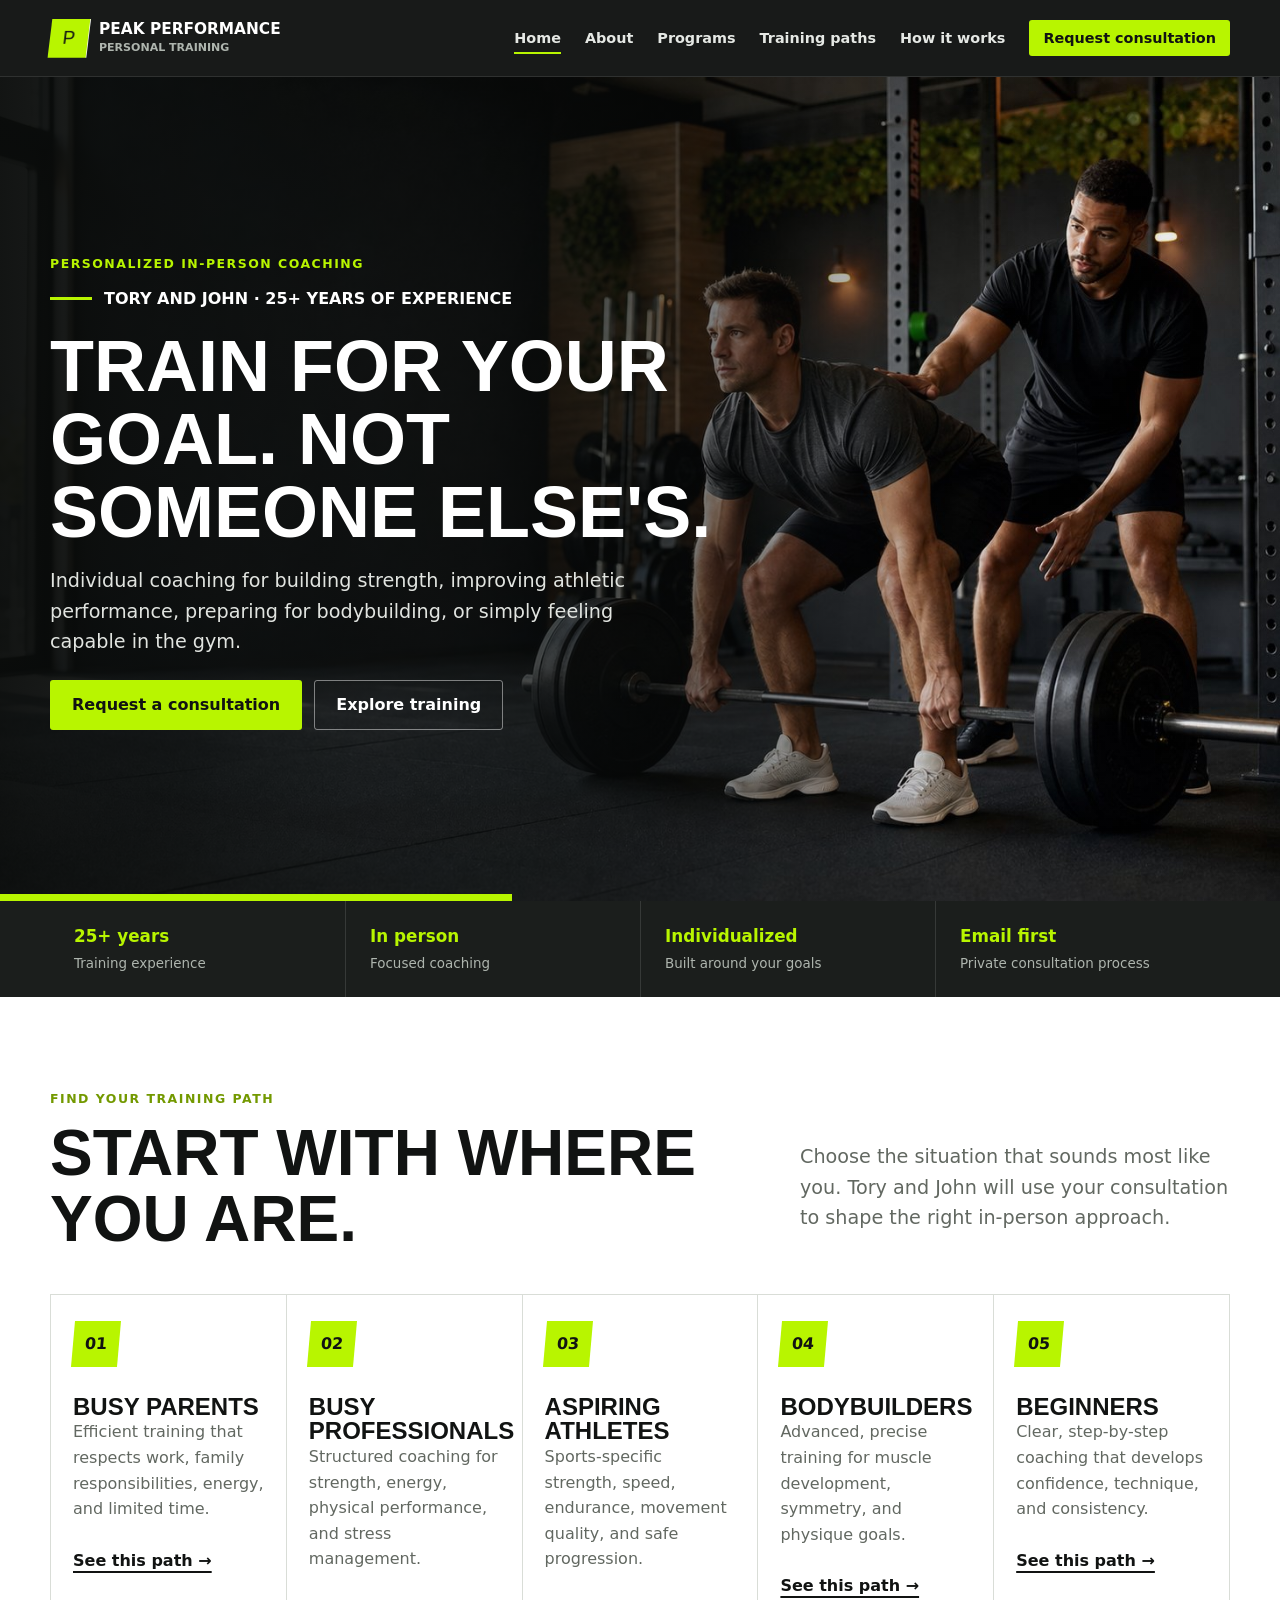
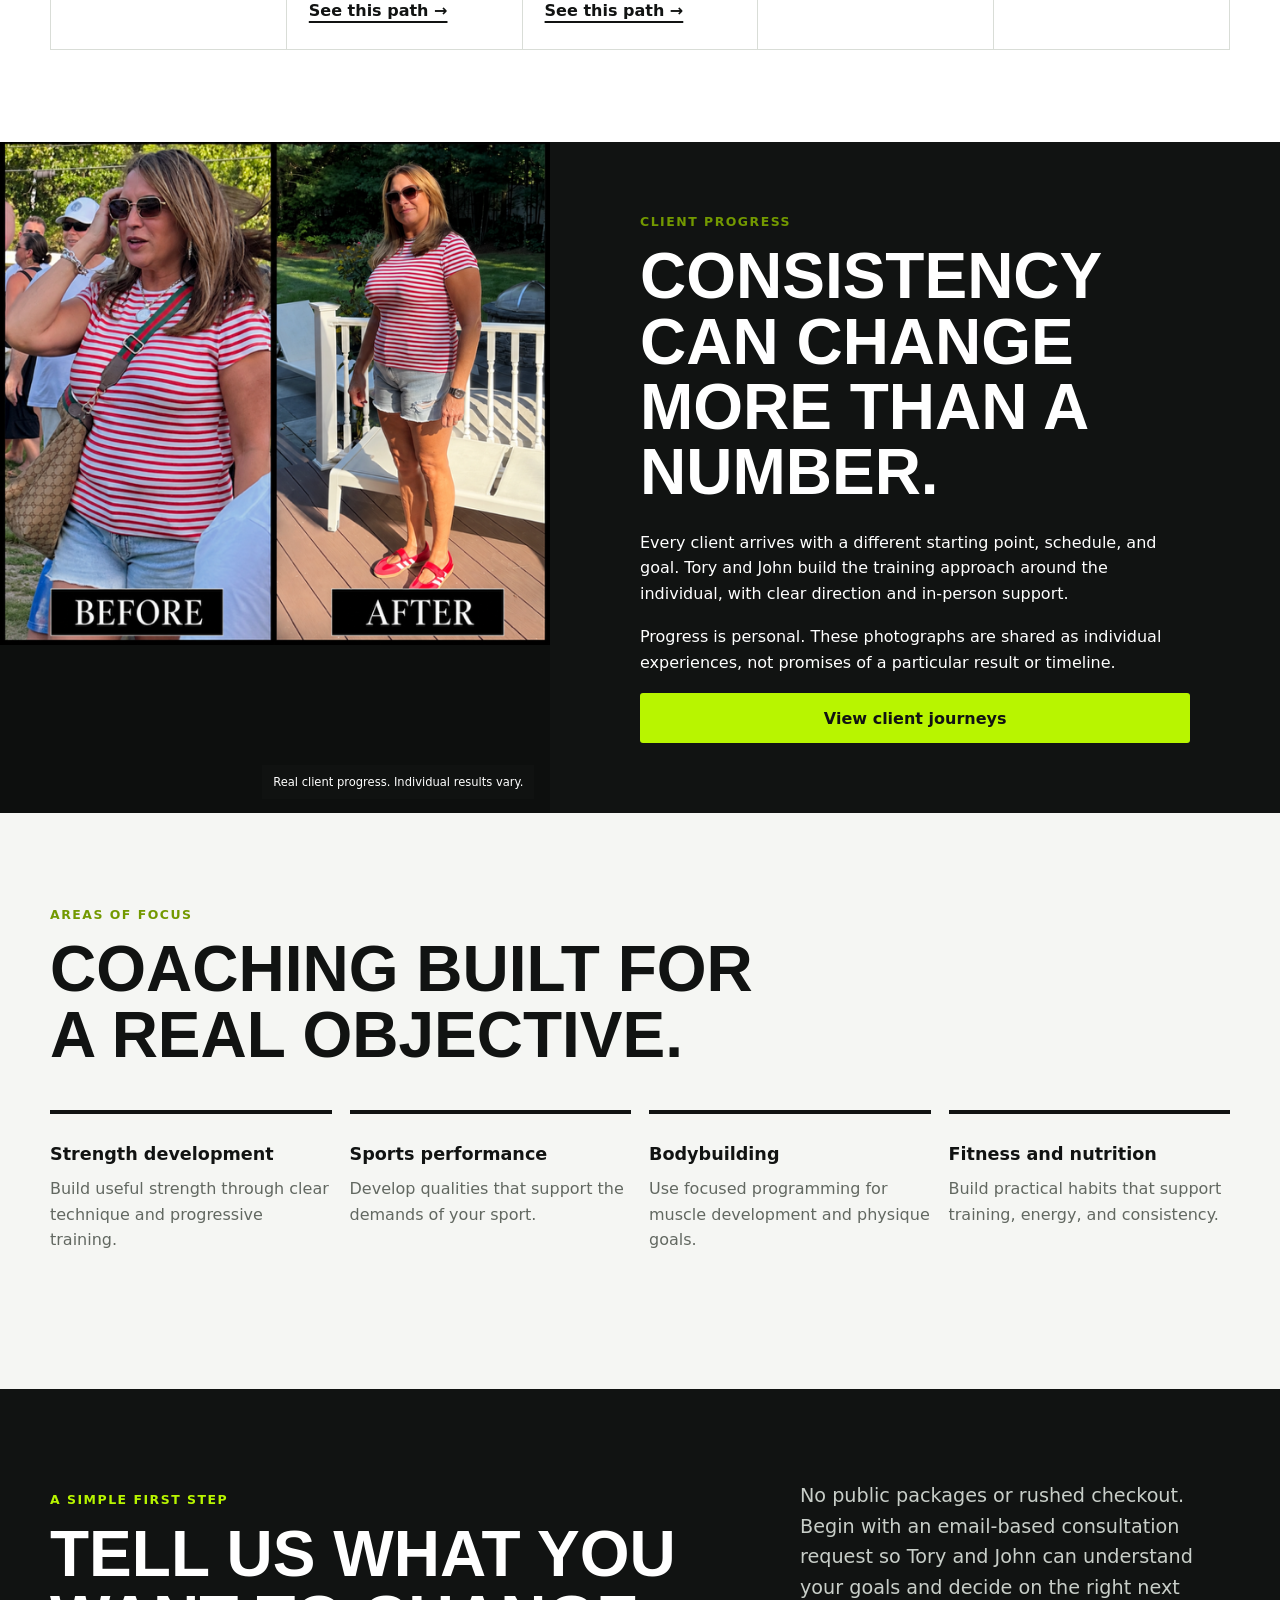
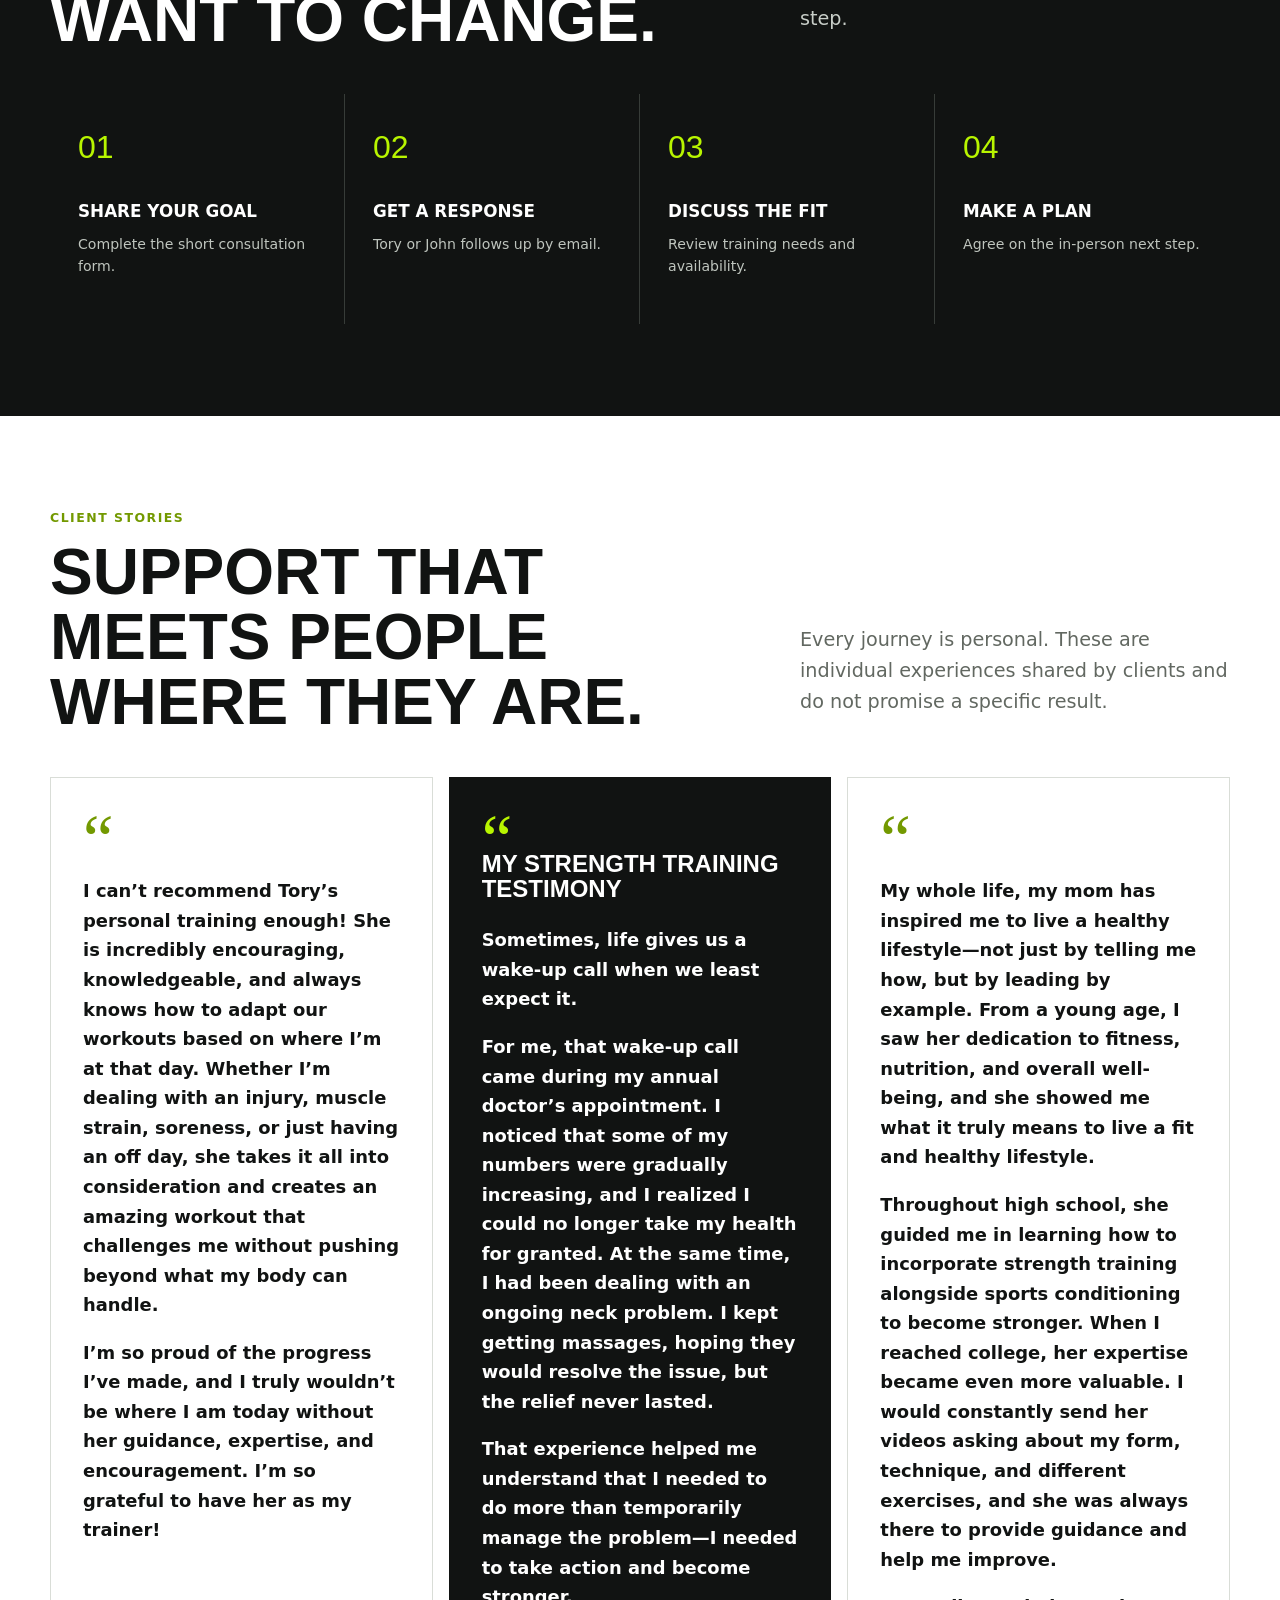
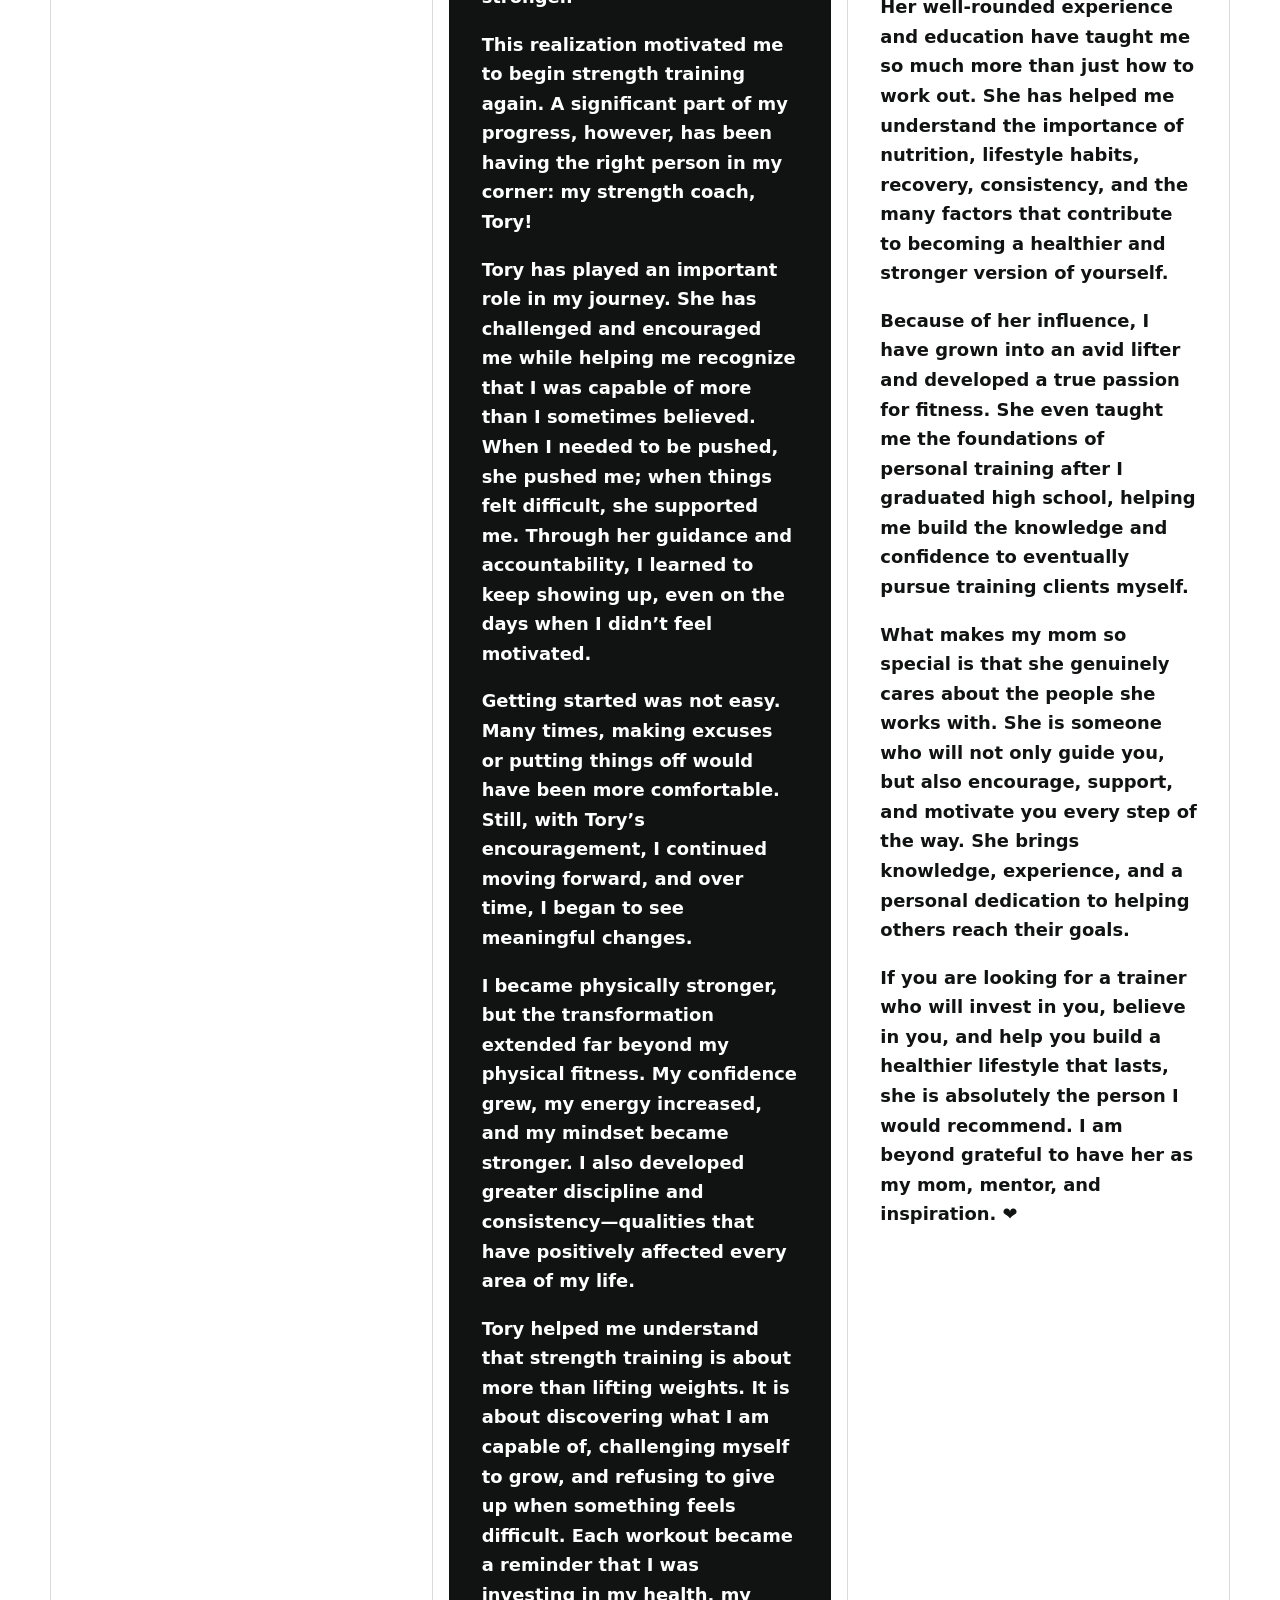
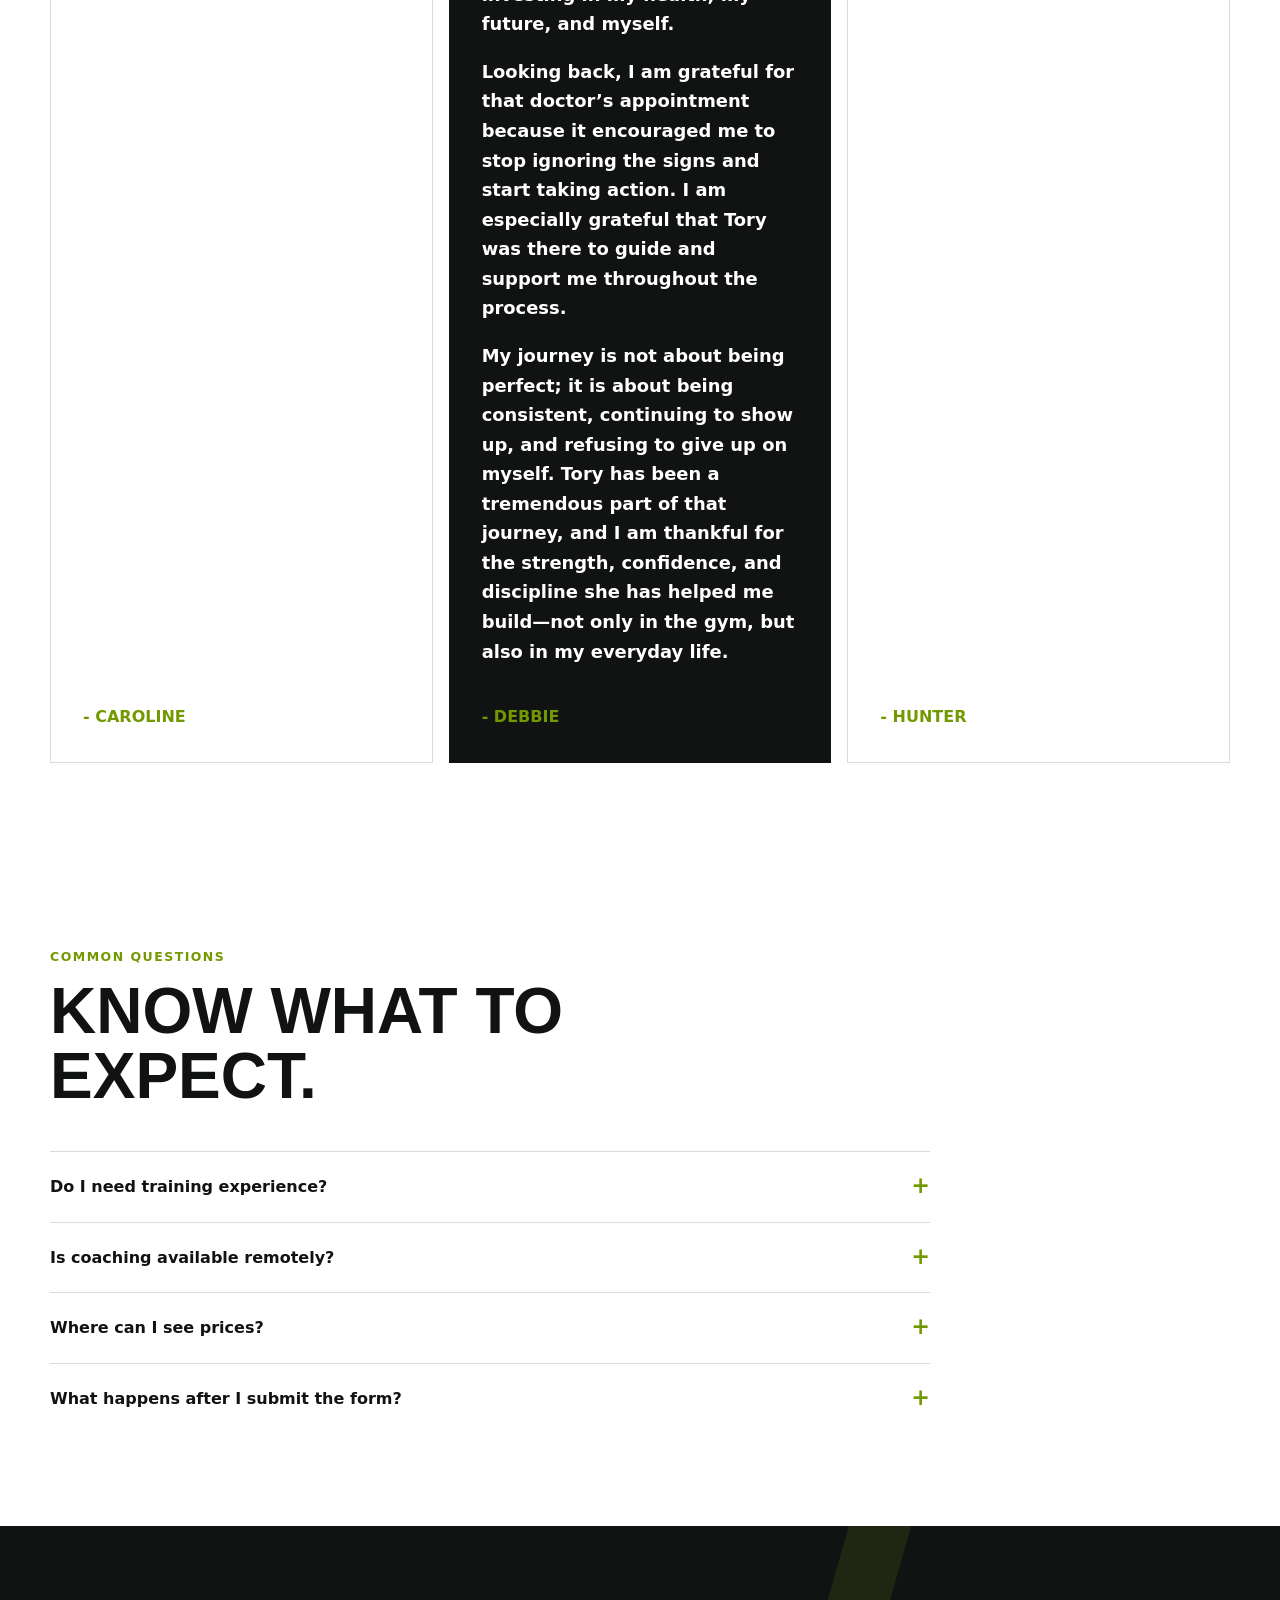
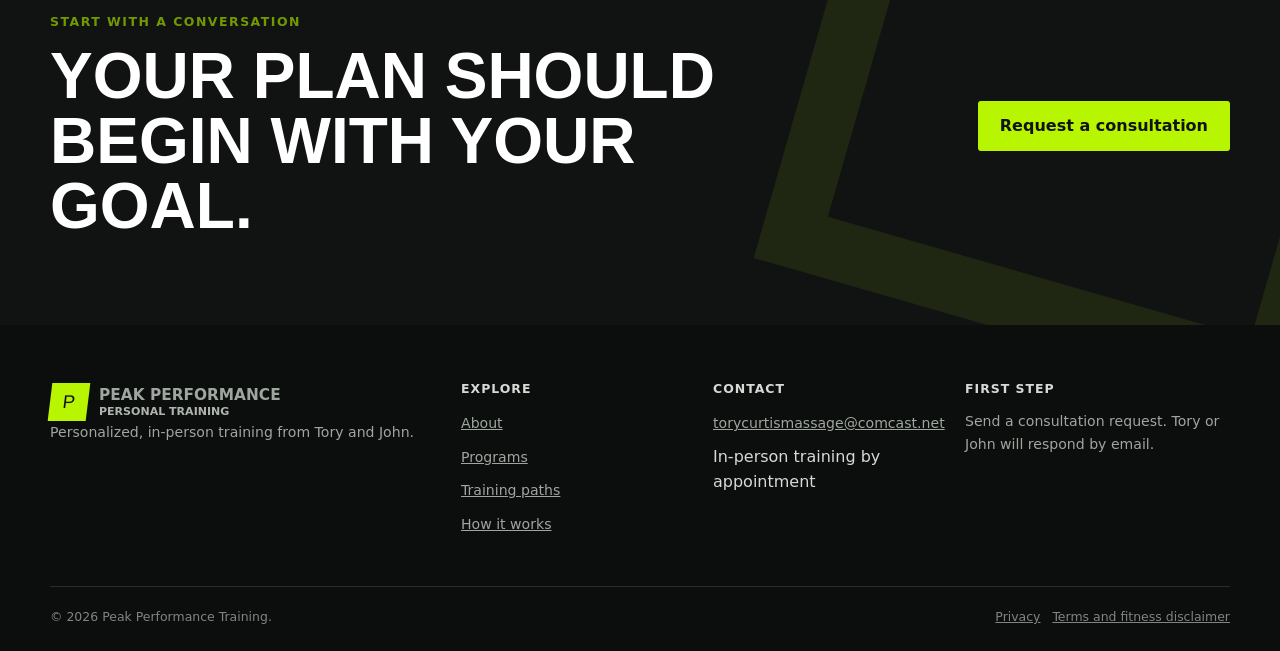
==== commit 61561b27: "Add files via upload" ====
--- a/index.html
+++ b/index.html
@@ -67,9 +67,9 @@
       <div class="container">
         <div class="section-head reveal"><div><p class="eyebrow">Client stories</p><h2>Support that meets people where they are.</h2></div><p class="lead">Every journey is personal. These are individual experiences shared by clients and do not promise a specific result.</p></div>
         <div class="story-grid">
-          <article class="story-card reveal"><span class="story-mark" aria-hidden="true">&ldquo;</span><blockquote><p>Tory is incredibly encouraging, knowledgeable, and always knows how to adapt our workouts based on where I am that day. She creates an amazing workout that challenges me without pushing beyond what my body can handle.</p></blockquote><cite>Caroline</cite><details><summary>Read Caroline's full story</summary><p>I am so proud of the progress I have made, and I truly would not be where I am today without Tory's guidance, expertise, and encouragement. I am so grateful to have her as my trainer.</p></details></article>
-          <article class="story-card story-card-featured reveal"><span class="story-mark" aria-hidden="true">&ldquo;</span><blockquote><p>My journey is not about being perfect; it is about being consistent, continuing to show up, and refusing to give up on myself.</p></blockquote><cite>Debbie</cite><details><summary>Read Debbie's strength-training story</summary><p>After a doctor appointment and an ongoing neck issue made her want to take better care of herself, Debbie returned to strength training with Tory as her coach. She says Tory challenged and encouraged her, helped her keep showing up, and supported her through difficult days.</p><p>Over time, Debbie says she noticed meaningful changes in her strength, confidence, energy, discipline, and consistency. She is grateful to have Tory as part of her journey toward investing in her health and future.</p></details></article>
-          <article class="story-card reveal"><span class="story-mark" aria-hidden="true">&ldquo;</span><blockquote><p>My mom has inspired me to live a healthy lifestyle, not just by telling me how, but by leading by example.</p></blockquote><cite>Hunter</cite><details><summary>Read Hunter's full testimonial</summary><p>Hunter says Tory guided him through strength training and sports conditioning in high school, then continued to help with form, technique, exercises, nutrition, recovery, consistency, and healthy lifestyle habits through college.</p><p>He credits Tory with helping him develop a passion for fitness and confidence to begin training clients himself. He describes her as a caring coach, mentor, and inspiration who encourages and supports people every step of the way.</p></details></article>
+          <article class="story-card reveal"><span class="story-mark" aria-hidden="true">&ldquo;</span><blockquote><p>I can&rsquo;t recommend Tory&rsquo;s personal training enough! She is incredibly encouraging, knowledgeable, and always knows how to adapt our workouts based on where I&rsquo;m at that day. Whether I&rsquo;m dealing with an injury, muscle strain, soreness, or just having an off day, she takes it all into consideration and creates an amazing workout that challenges me without pushing beyond what my body can handle.</p><p>I&rsquo;m so proud of the progress I&rsquo;ve made, and I truly wouldn&rsquo;t be where I am today without her guidance, expertise, and encouragement. I&rsquo;m so grateful to have her as my trainer!</p></blockquote><cite>- Caroline</cite></article>
+          <article class="story-card story-card-featured reveal"><span class="story-mark" aria-hidden="true">&ldquo;</span><h3>My Strength Training Testimony</h3><blockquote><p>Sometimes, life gives us a wake-up call when we least expect it.</p><p>For me, that wake-up call came during my annual doctor&rsquo;s appointment. I noticed that some of my numbers were gradually increasing, and I realized I could no longer take my health for granted. At the same time, I had been dealing with an ongoing neck problem. I kept getting massages, hoping they would resolve the issue, but the relief never lasted.</p><p>That experience helped me understand that I needed to do more than temporarily manage the problem&mdash;I needed to take action and become stronger.</p><p>This realization motivated me to begin strength training again. A significant part of my progress, however, has been having the right person in my corner: my strength coach, Tory!</p><p>Tory has played an important role in my journey. She has challenged and encouraged me while helping me recognize that I was capable of more than I sometimes believed. When I needed to be pushed, she pushed me; when things felt difficult, she supported me. Through her guidance and accountability, I learned to keep showing up, even on the days when I didn&rsquo;t feel motivated.</p><p>Getting started was not easy. Many times, making excuses or putting things off would have been more comfortable. Still, with Tory&rsquo;s encouragement, I continued moving forward, and over time, I began to see meaningful changes.</p><p>I became physically stronger, but the transformation extended far beyond my physical fitness. My confidence grew, my energy increased, and my mindset became stronger. I also developed greater discipline and consistency&mdash;qualities that have positively affected every area of my life.</p><p>Tory helped me understand that strength training is about more than lifting weights. It is about discovering what I am capable of, challenging myself to grow, and refusing to give up when something feels difficult. Each workout became a reminder that I was investing in my health, my future, and myself.</p><p>Looking back, I am grateful for that doctor&rsquo;s appointment because it encouraged me to stop ignoring the signs and start taking action. I am especially grateful that Tory was there to guide and support me throughout the process.</p><p>My journey is not about being perfect; it is about being consistent, continuing to show up, and refusing to give up on myself. Tory has been a tremendous part of that journey, and I am thankful for the strength, confidence, and discipline she has helped me build&mdash;not only in the gym, but also in my everyday life.</p></blockquote><cite>- Debbie</cite></article>
+          <article class="story-card reveal"><span class="story-mark" aria-hidden="true">&ldquo;</span><blockquote><p>My whole life, my mom has inspired me to live a healthy lifestyle&mdash;not just by telling me how, but by leading by example. From a young age, I saw her dedication to fitness, nutrition, and overall well-being, and she showed me what it truly means to live a fit and healthy lifestyle.</p><p>Throughout high school, she guided me in learning how to incorporate strength training alongside sports conditioning to become stronger. When I reached college, her expertise became even more valuable. I would constantly send her videos asking about my form, technique, and different exercises, and she was always there to provide guidance and help me improve.</p><p>Her well-rounded experience and education have taught me so much more than just how to work out. She has helped me understand the importance of nutrition, lifestyle habits, recovery, consistency, and the many factors that contribute to becoming a healthier and stronger version of yourself.</p><p>Because of her influence, I have grown into an avid lifter and developed a true passion for fitness. She even taught me the foundations of personal training after I graduated high school, helping me build the knowledge and confidence to eventually pursue training clients myself.</p><p>What makes my mom so special is that she genuinely cares about the people she works with. She is someone who will not only guide you, but also encourage, support, and motivate you every step of the way. She brings knowledge, experience, and a personal dedication to helping others reach their goals.</p><p>If you are looking for a trainer who will invest in you, believe in you, and help you build a healthier lifestyle that lasts, she is absolutely the person I would recommend. I am beyond grateful to have her as my mom, mentor, and inspiration. &#10084;&#65039;</p></blockquote><cite>- Hunter</cite></article>
         </div>
       </div>
     </section>
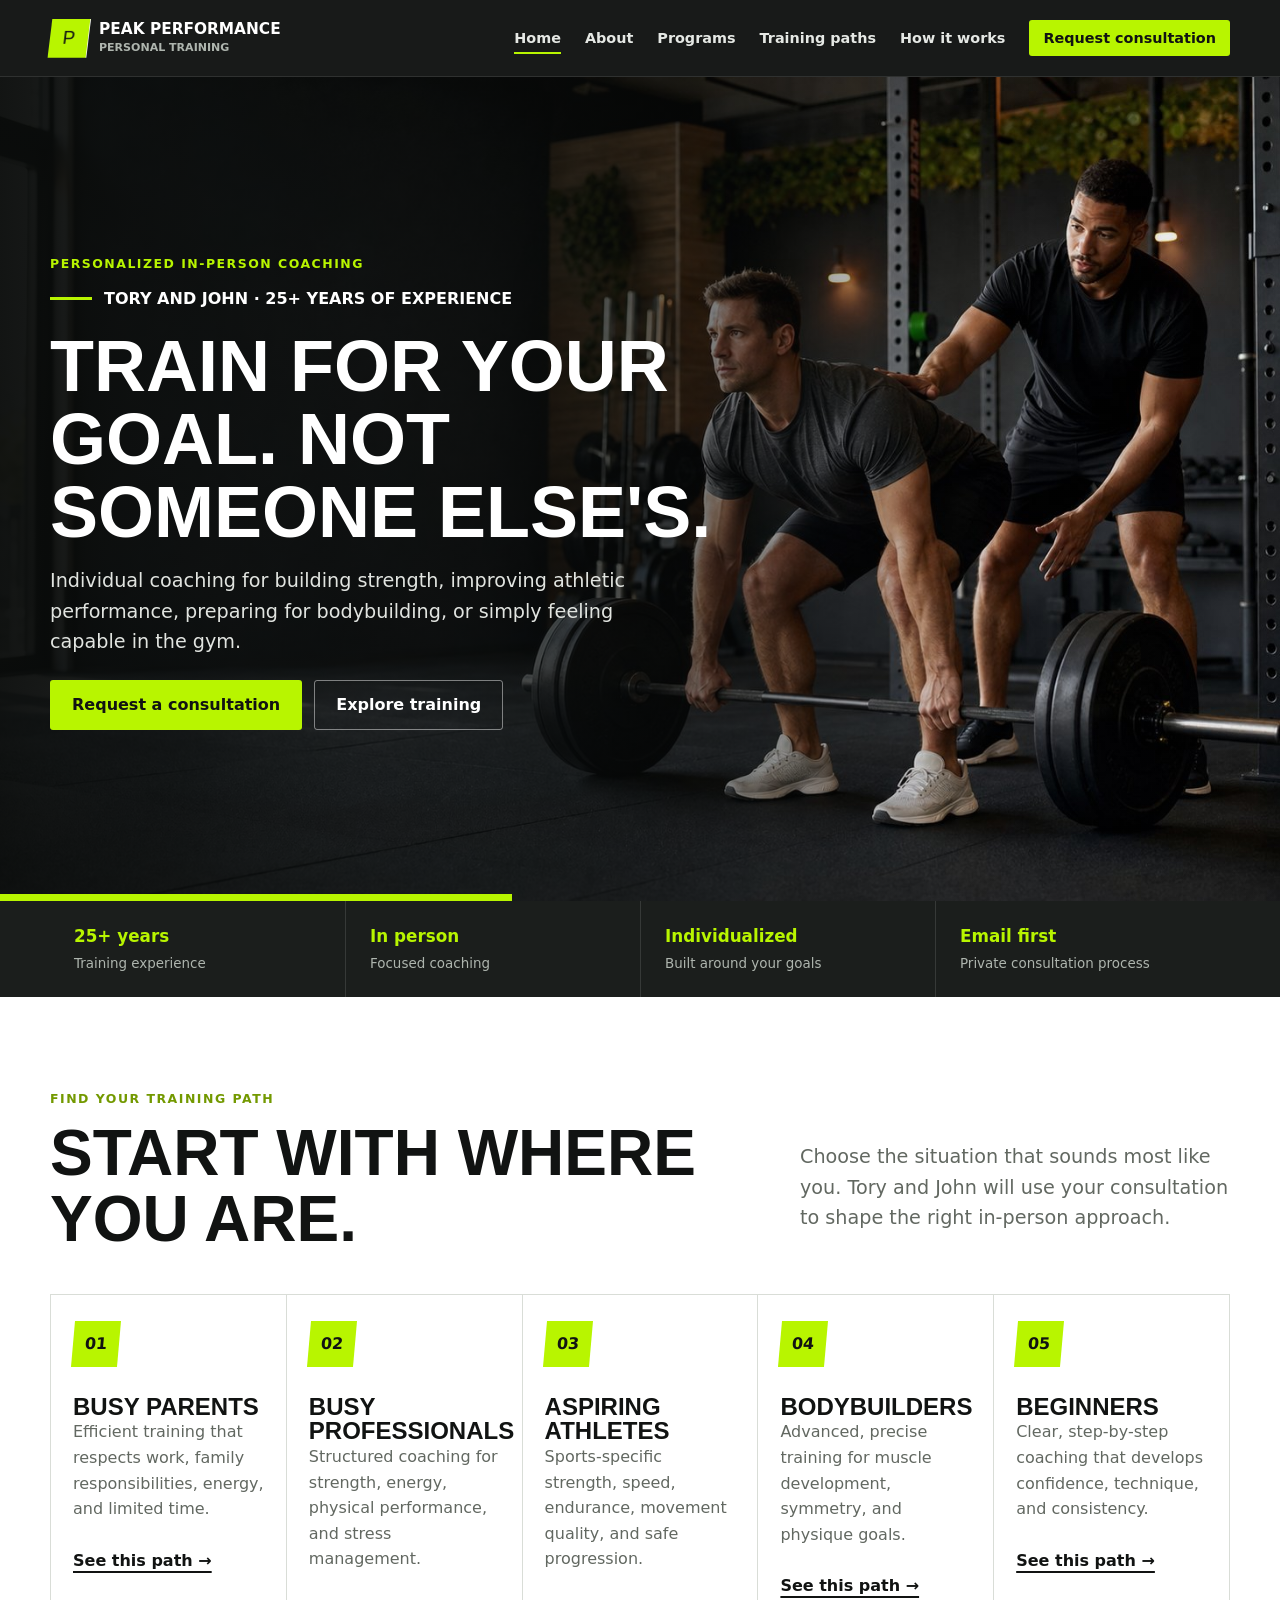
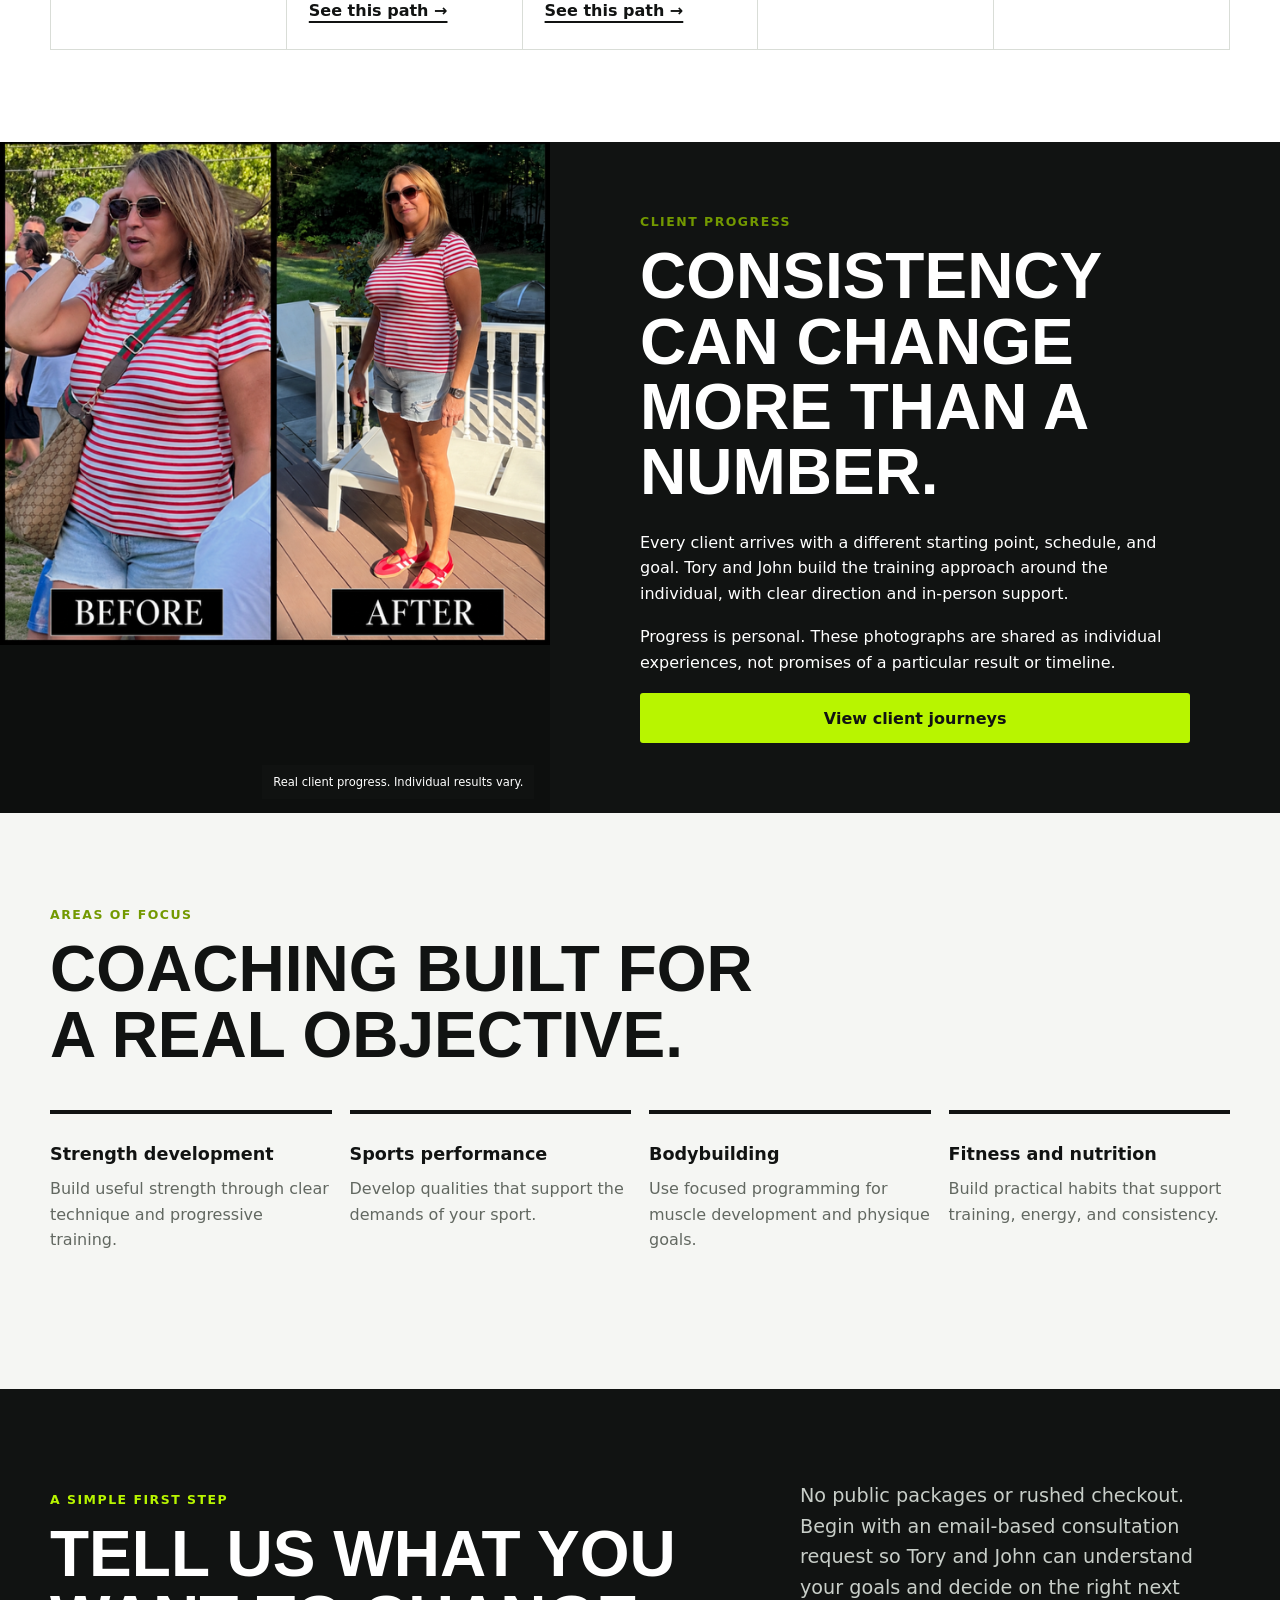
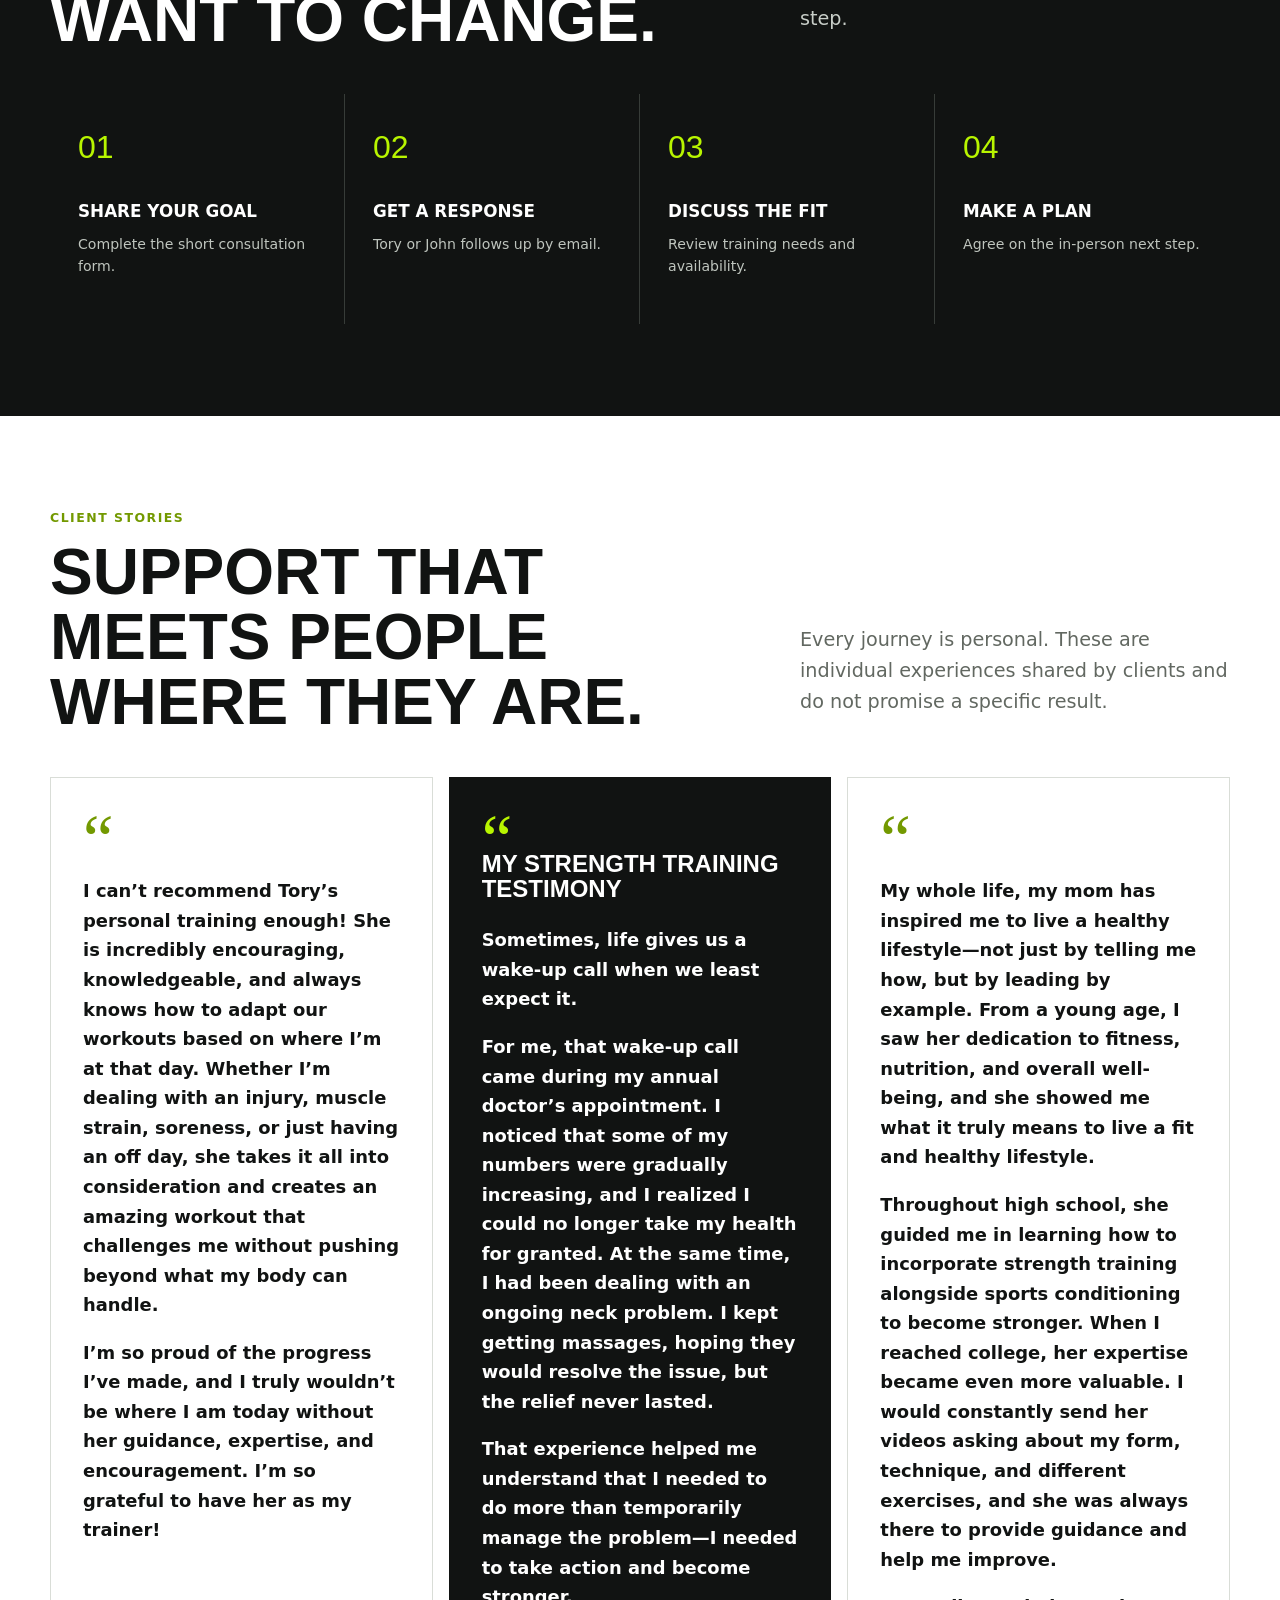
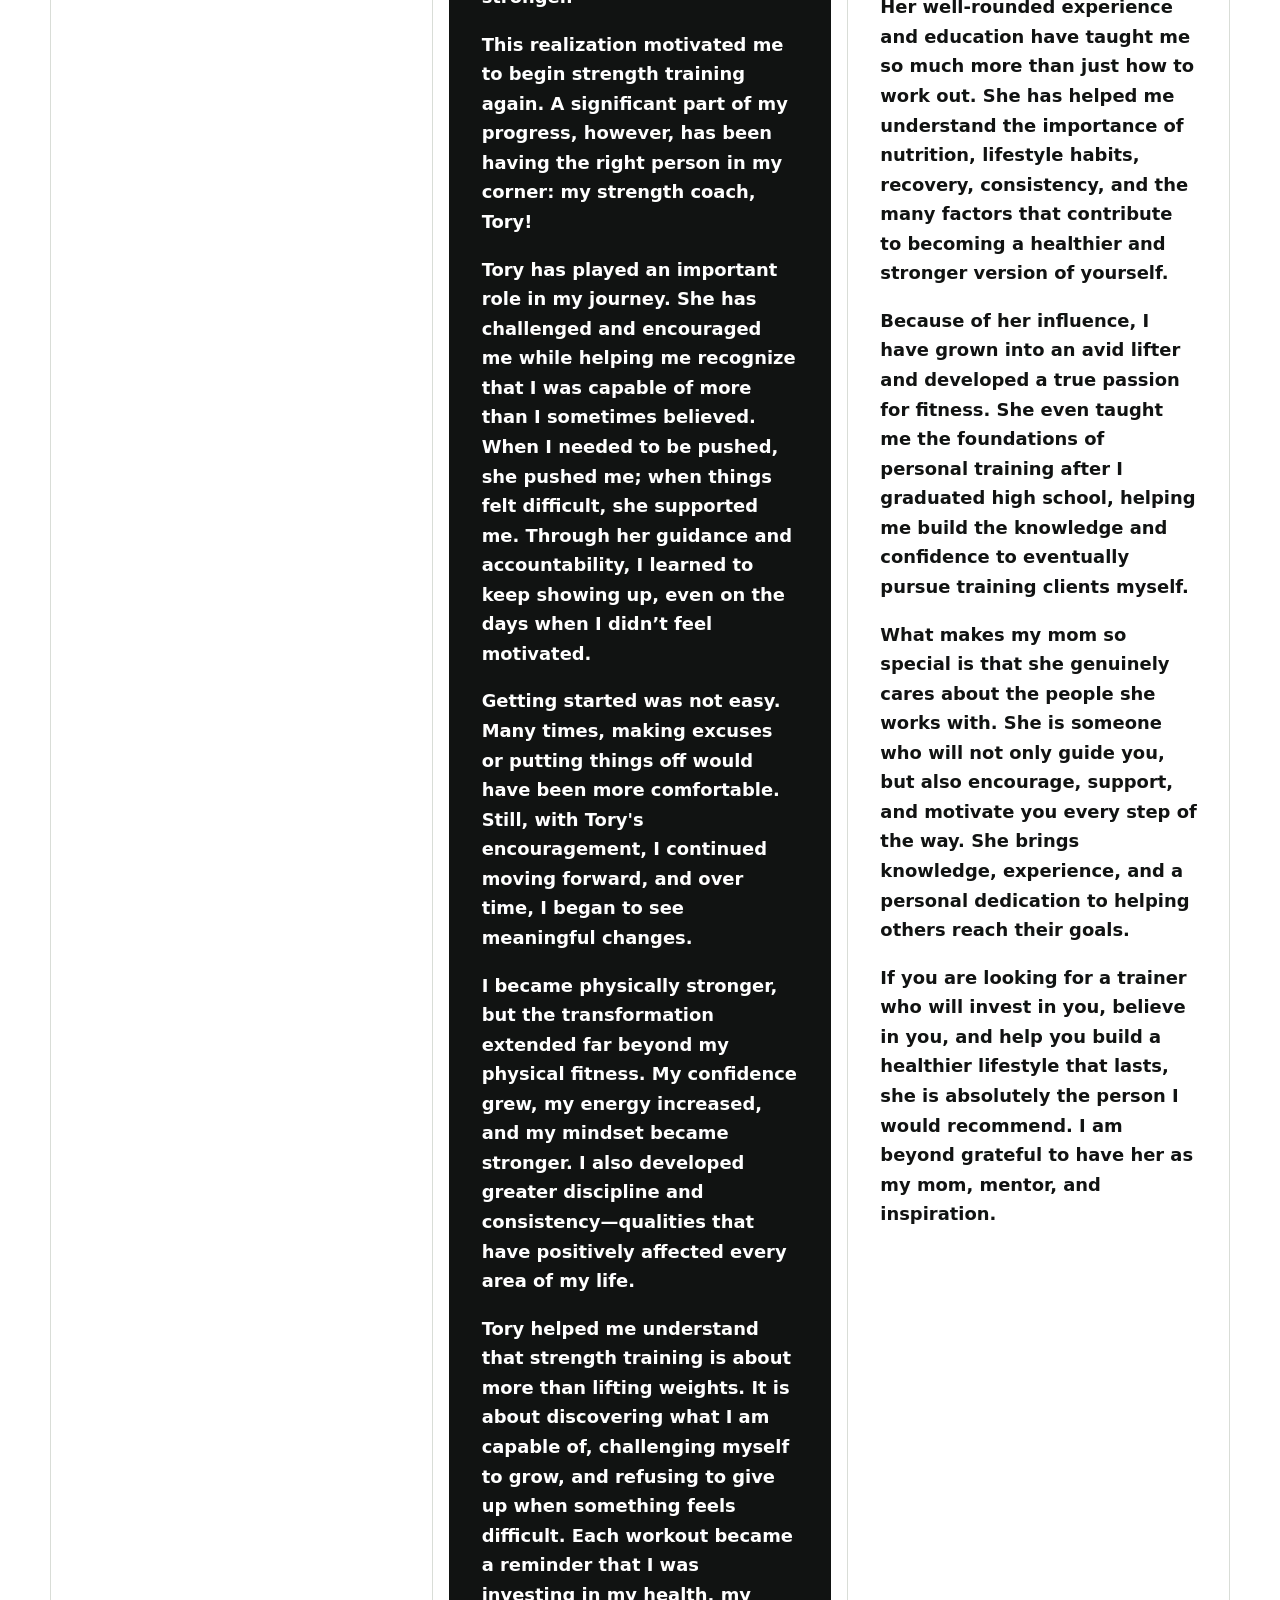
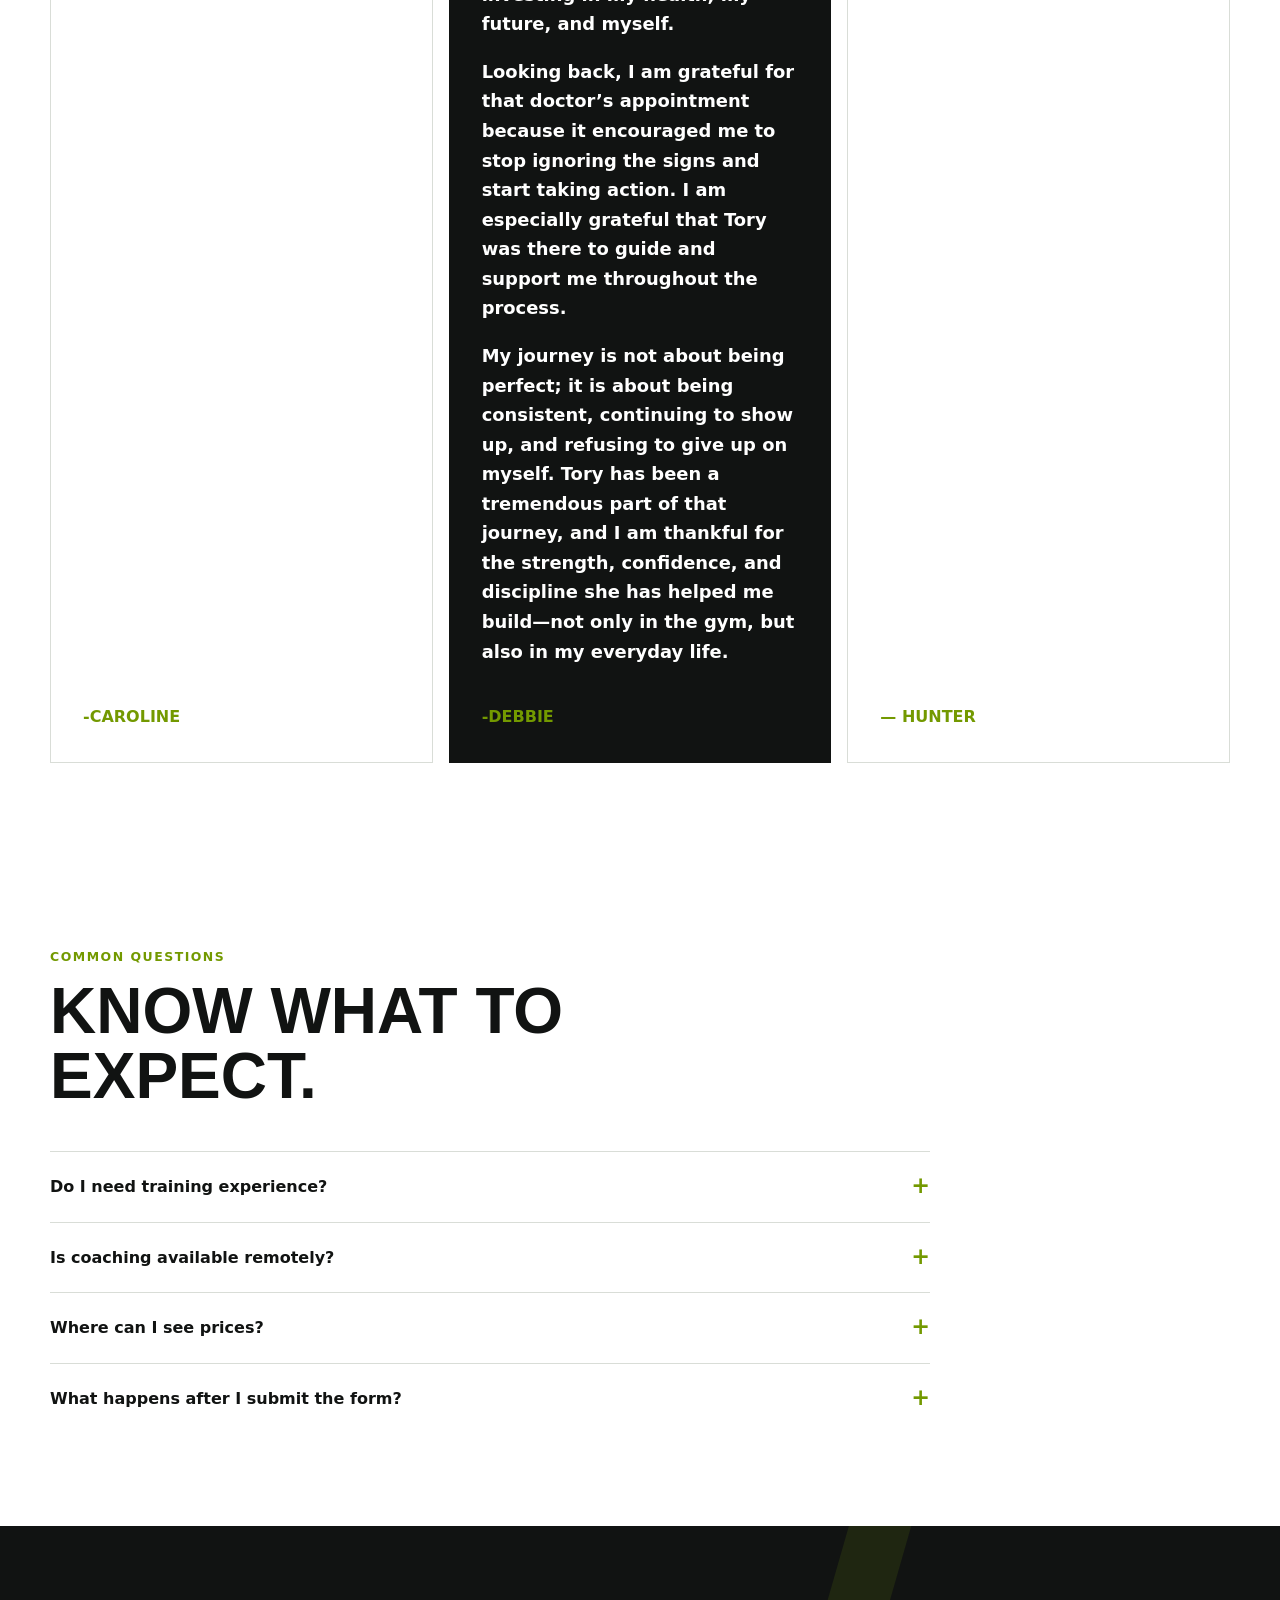
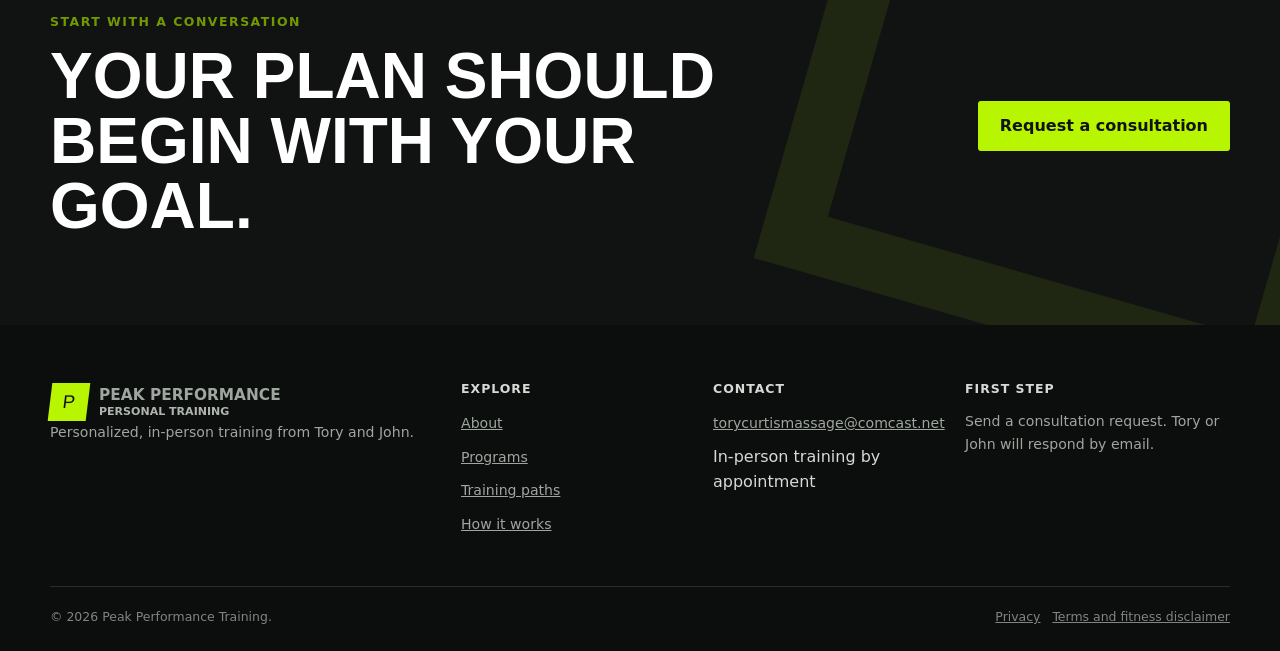
==== commit 297247da: "Add files via upload" ====
--- a/index.html
+++ b/index.html
@@ -67,9 +67,9 @@
       <div class="container">
         <div class="section-head reveal"><div><p class="eyebrow">Client stories</p><h2>Support that meets people where they are.</h2></div><p class="lead">Every journey is personal. These are individual experiences shared by clients and do not promise a specific result.</p></div>
         <div class="story-grid">
-          <article class="story-card reveal"><span class="story-mark" aria-hidden="true">&ldquo;</span><blockquote><p>I can&rsquo;t recommend Tory&rsquo;s personal training enough! She is incredibly encouraging, knowledgeable, and always knows how to adapt our workouts based on where I&rsquo;m at that day. Whether I&rsquo;m dealing with an injury, muscle strain, soreness, or just having an off day, she takes it all into consideration and creates an amazing workout that challenges me without pushing beyond what my body can handle.</p><p>I&rsquo;m so proud of the progress I&rsquo;ve made, and I truly wouldn&rsquo;t be where I am today without her guidance, expertise, and encouragement. I&rsquo;m so grateful to have her as my trainer!</p></blockquote><cite>- Caroline</cite></article>
-          <article class="story-card story-card-featured reveal"><span class="story-mark" aria-hidden="true">&ldquo;</span><h3>My Strength Training Testimony</h3><blockquote><p>Sometimes, life gives us a wake-up call when we least expect it.</p><p>For me, that wake-up call came during my annual doctor&rsquo;s appointment. I noticed that some of my numbers were gradually increasing, and I realized I could no longer take my health for granted. At the same time, I had been dealing with an ongoing neck problem. I kept getting massages, hoping they would resolve the issue, but the relief never lasted.</p><p>That experience helped me understand that I needed to do more than temporarily manage the problem&mdash;I needed to take action and become stronger.</p><p>This realization motivated me to begin strength training again. A significant part of my progress, however, has been having the right person in my corner: my strength coach, Tory!</p><p>Tory has played an important role in my journey. She has challenged and encouraged me while helping me recognize that I was capable of more than I sometimes believed. When I needed to be pushed, she pushed me; when things felt difficult, she supported me. Through her guidance and accountability, I learned to keep showing up, even on the days when I didn&rsquo;t feel motivated.</p><p>Getting started was not easy. Many times, making excuses or putting things off would have been more comfortable. Still, with Tory&rsquo;s encouragement, I continued moving forward, and over time, I began to see meaningful changes.</p><p>I became physically stronger, but the transformation extended far beyond my physical fitness. My confidence grew, my energy increased, and my mindset became stronger. I also developed greater discipline and consistency&mdash;qualities that have positively affected every area of my life.</p><p>Tory helped me understand that strength training is about more than lifting weights. It is about discovering what I am capable of, challenging myself to grow, and refusing to give up when something feels difficult. Each workout became a reminder that I was investing in my health, my future, and myself.</p><p>Looking back, I am grateful for that doctor&rsquo;s appointment because it encouraged me to stop ignoring the signs and start taking action. I am especially grateful that Tory was there to guide and support me throughout the process.</p><p>My journey is not about being perfect; it is about being consistent, continuing to show up, and refusing to give up on myself. Tory has been a tremendous part of that journey, and I am thankful for the strength, confidence, and discipline she has helped me build&mdash;not only in the gym, but also in my everyday life.</p></blockquote><cite>- Debbie</cite></article>
-          <article class="story-card reveal"><span class="story-mark" aria-hidden="true">&ldquo;</span><blockquote><p>My whole life, my mom has inspired me to live a healthy lifestyle&mdash;not just by telling me how, but by leading by example. From a young age, I saw her dedication to fitness, nutrition, and overall well-being, and she showed me what it truly means to live a fit and healthy lifestyle.</p><p>Throughout high school, she guided me in learning how to incorporate strength training alongside sports conditioning to become stronger. When I reached college, her expertise became even more valuable. I would constantly send her videos asking about my form, technique, and different exercises, and she was always there to provide guidance and help me improve.</p><p>Her well-rounded experience and education have taught me so much more than just how to work out. She has helped me understand the importance of nutrition, lifestyle habits, recovery, consistency, and the many factors that contribute to becoming a healthier and stronger version of yourself.</p><p>Because of her influence, I have grown into an avid lifter and developed a true passion for fitness. She even taught me the foundations of personal training after I graduated high school, helping me build the knowledge and confidence to eventually pursue training clients myself.</p><p>What makes my mom so special is that she genuinely cares about the people she works with. She is someone who will not only guide you, but also encourage, support, and motivate you every step of the way. She brings knowledge, experience, and a personal dedication to helping others reach their goals.</p><p>If you are looking for a trainer who will invest in you, believe in you, and help you build a healthier lifestyle that lasts, she is absolutely the person I would recommend. I am beyond grateful to have her as my mom, mentor, and inspiration. &#10084;&#65039;</p></blockquote><cite>- Hunter</cite></article>
+          <article class="story-card reveal"><span class="story-mark" aria-hidden="true">&ldquo;</span><blockquote><p>I can&rsquo;t recommend Tory&rsquo;s personal training enough! She is incredibly encouraging, knowledgeable, and always knows how to adapt our workouts based on where I&rsquo;m at that day. Whether I&rsquo;m dealing with an injury, muscle strain, soreness, or just having an off day, she takes it all into consideration and creates an amazing workout that challenges me without pushing beyond what my body can handle.</p><p>I&rsquo;m so proud of the progress I&rsquo;ve made, and I truly wouldn&rsquo;t be where I am today without her guidance, expertise, and encouragement. I&rsquo;m so grateful to have her as my trainer!</p></blockquote><cite>-Caroline</cite></article>
+          <article class="story-card story-card-featured reveal"><span class="story-mark" aria-hidden="true">&ldquo;</span><h3>My Strength Training Testimony</h3><blockquote><p>Sometimes, life gives us a wake-up call when we least expect it.</p><p>For me, that wake-up call came during my annual doctor&rsquo;s appointment. I noticed that some of my numbers were gradually increasing, and I realized I could no longer take my health for granted. At the same time, I had been dealing with an ongoing neck problem. I kept getting massages, hoping they would resolve the issue, but the relief never lasted.</p><p>That experience helped me understand that I needed to do more than temporarily manage the problem&mdash;I needed to take action and become stronger.</p><p>This realization motivated me to begin strength training again. A significant part of my progress, however, has been having the right person in my corner: my strength coach, Tory!</p><p>Tory has played an important role in my journey. She has challenged and encouraged me while helping me recognize that I was capable of more than I sometimes believed. When I needed to be pushed, she pushed me; when things felt difficult, she supported me. Through her guidance and accountability, I learned to keep showing up, even on the days when I didn&rsquo;t feel motivated.</p><p>Getting started was not easy. Many times, making excuses or putting things off would have been more comfortable. Still, with Tory's encouragement, I continued moving forward, and over time, I began to see meaningful changes.</p><p>I became physically stronger, but the transformation extended far beyond my physical fitness. My confidence grew, my energy increased, and my mindset became stronger. I also developed greater discipline and consistency&mdash;qualities that have positively affected every area of my life.</p><p>Tory helped me understand that strength training is about more than lifting weights. It is about discovering what I am capable of, challenging myself to grow, and refusing to give up when something feels difficult. Each workout became a reminder that I was investing in my health, my future, and myself.</p><p>Looking back, I am grateful for that doctor&rsquo;s appointment because it encouraged me to stop ignoring the signs and start taking action. I am especially grateful that Tory was there to guide and support me throughout the process.</p><p>My journey is not about being perfect; it is about being consistent, continuing to show up, and refusing to give up on myself. Tory has been a tremendous part of that journey, and I am thankful for the strength, confidence, and discipline she has helped me build&mdash;not only in the gym, but also in my everyday life.</p></blockquote><cite>-Debbie</cite></article>
+          <article class="story-card reveal"><span class="story-mark" aria-hidden="true">&ldquo;</span><blockquote><p>My whole life, my mom has inspired me to live a healthy lifestyle&mdash;not just by telling me how, but by leading by example. From a young age, I saw her dedication to fitness, nutrition, and overall well-being, and she showed me what it truly means to live a fit and healthy lifestyle.</p><p>Throughout high school, she guided me in learning how to incorporate strength training alongside sports conditioning to become stronger. When I reached college, her expertise became even more valuable. I would constantly send her videos asking about my form, technique, and different exercises, and she was always there to provide guidance and help me improve.</p><p>Her well-rounded experience and education have taught me so much more than just how to work out. She has helped me understand the importance of nutrition, lifestyle habits, recovery, consistency, and the many factors that contribute to becoming a healthier and stronger version of yourself.</p><p>Because of her influence, I have grown into an avid lifter and developed a true passion for fitness. She even taught me the foundations of personal training after I graduated high school, helping me build the knowledge and confidence to eventually pursue training clients myself.</p><p>What makes my mom so special is that she genuinely cares about the people she works with. She is someone who will not only guide you, but also encourage, support, and motivate you every step of the way. She brings knowledge, experience, and a personal dedication to helping others reach their goals.</p><p>If you are looking for a trainer who will invest in you, believe in you, and help you build a healthier lifestyle that lasts, she is absolutely the person I would recommend. I am beyond grateful to have her as my mom, mentor, and inspiration.</p></blockquote><cite>&mdash; Hunter</cite></article>
         </div>
       </div>
     </section>
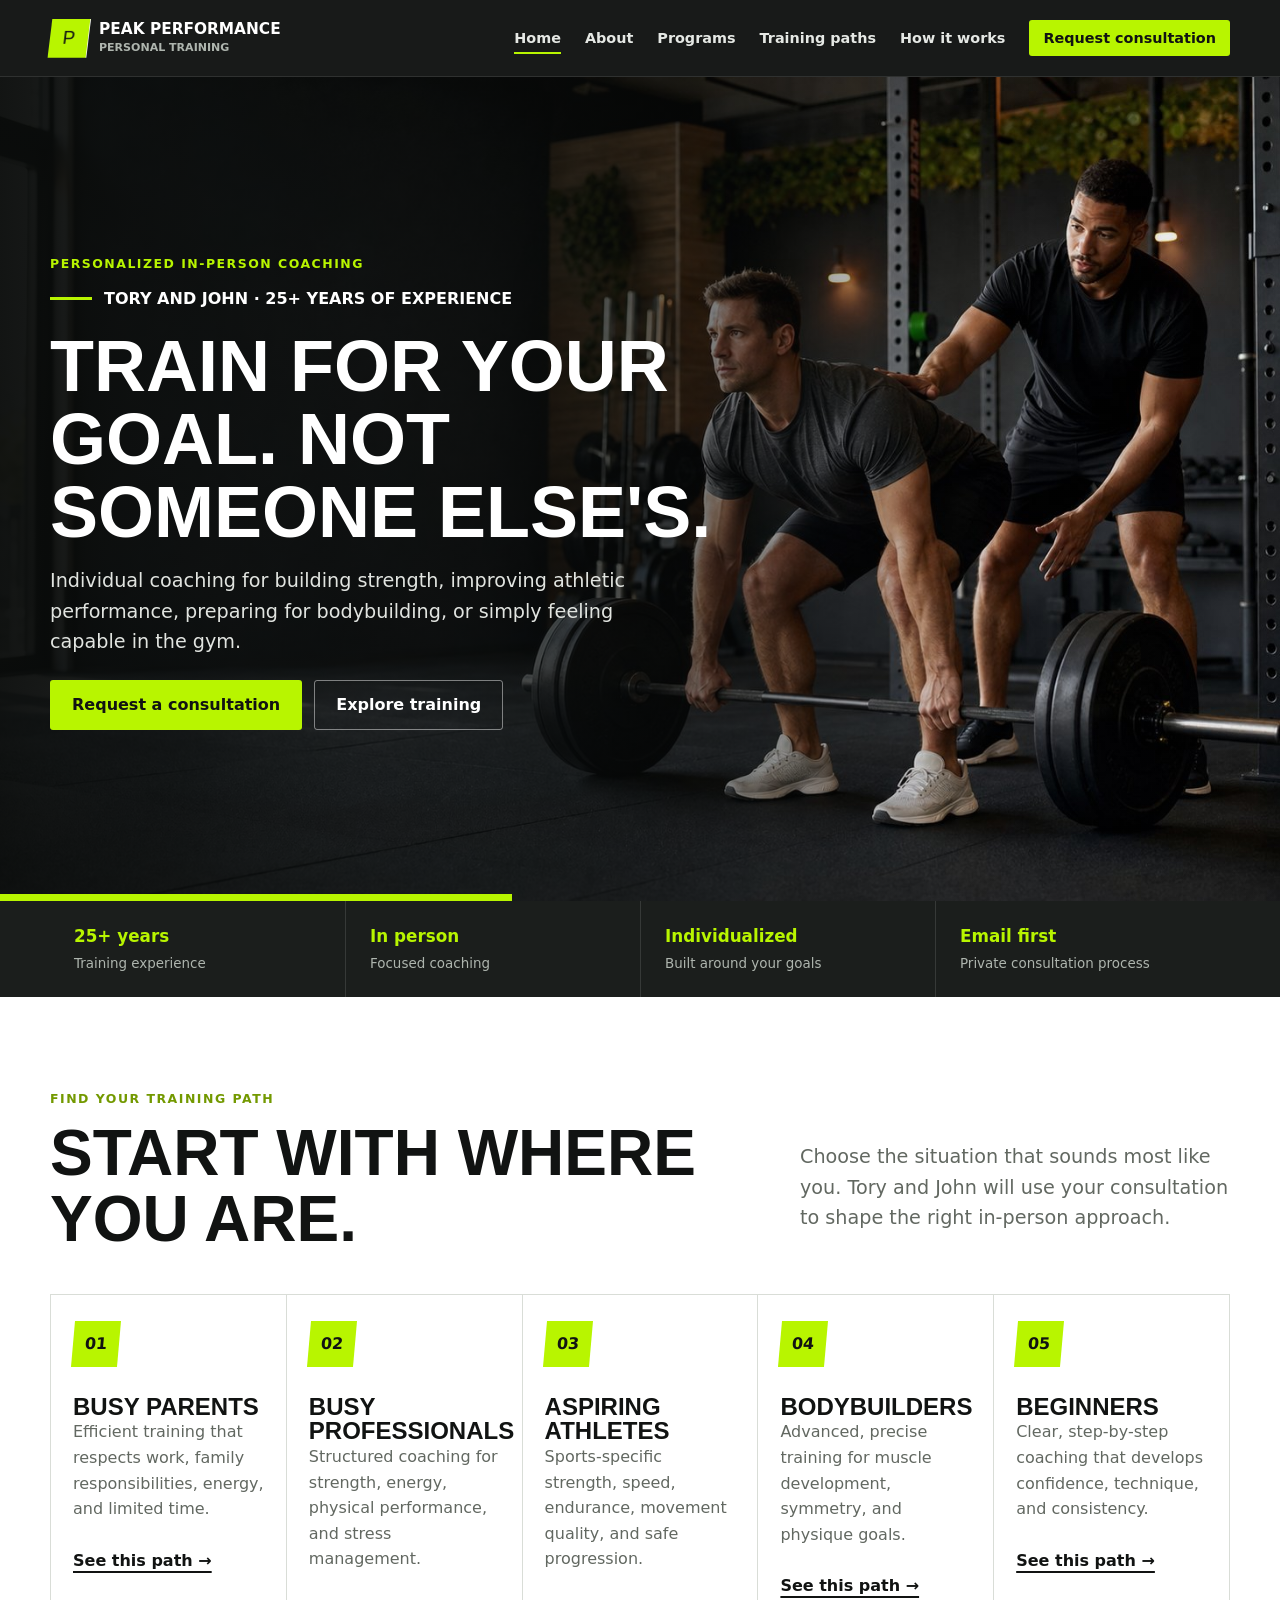
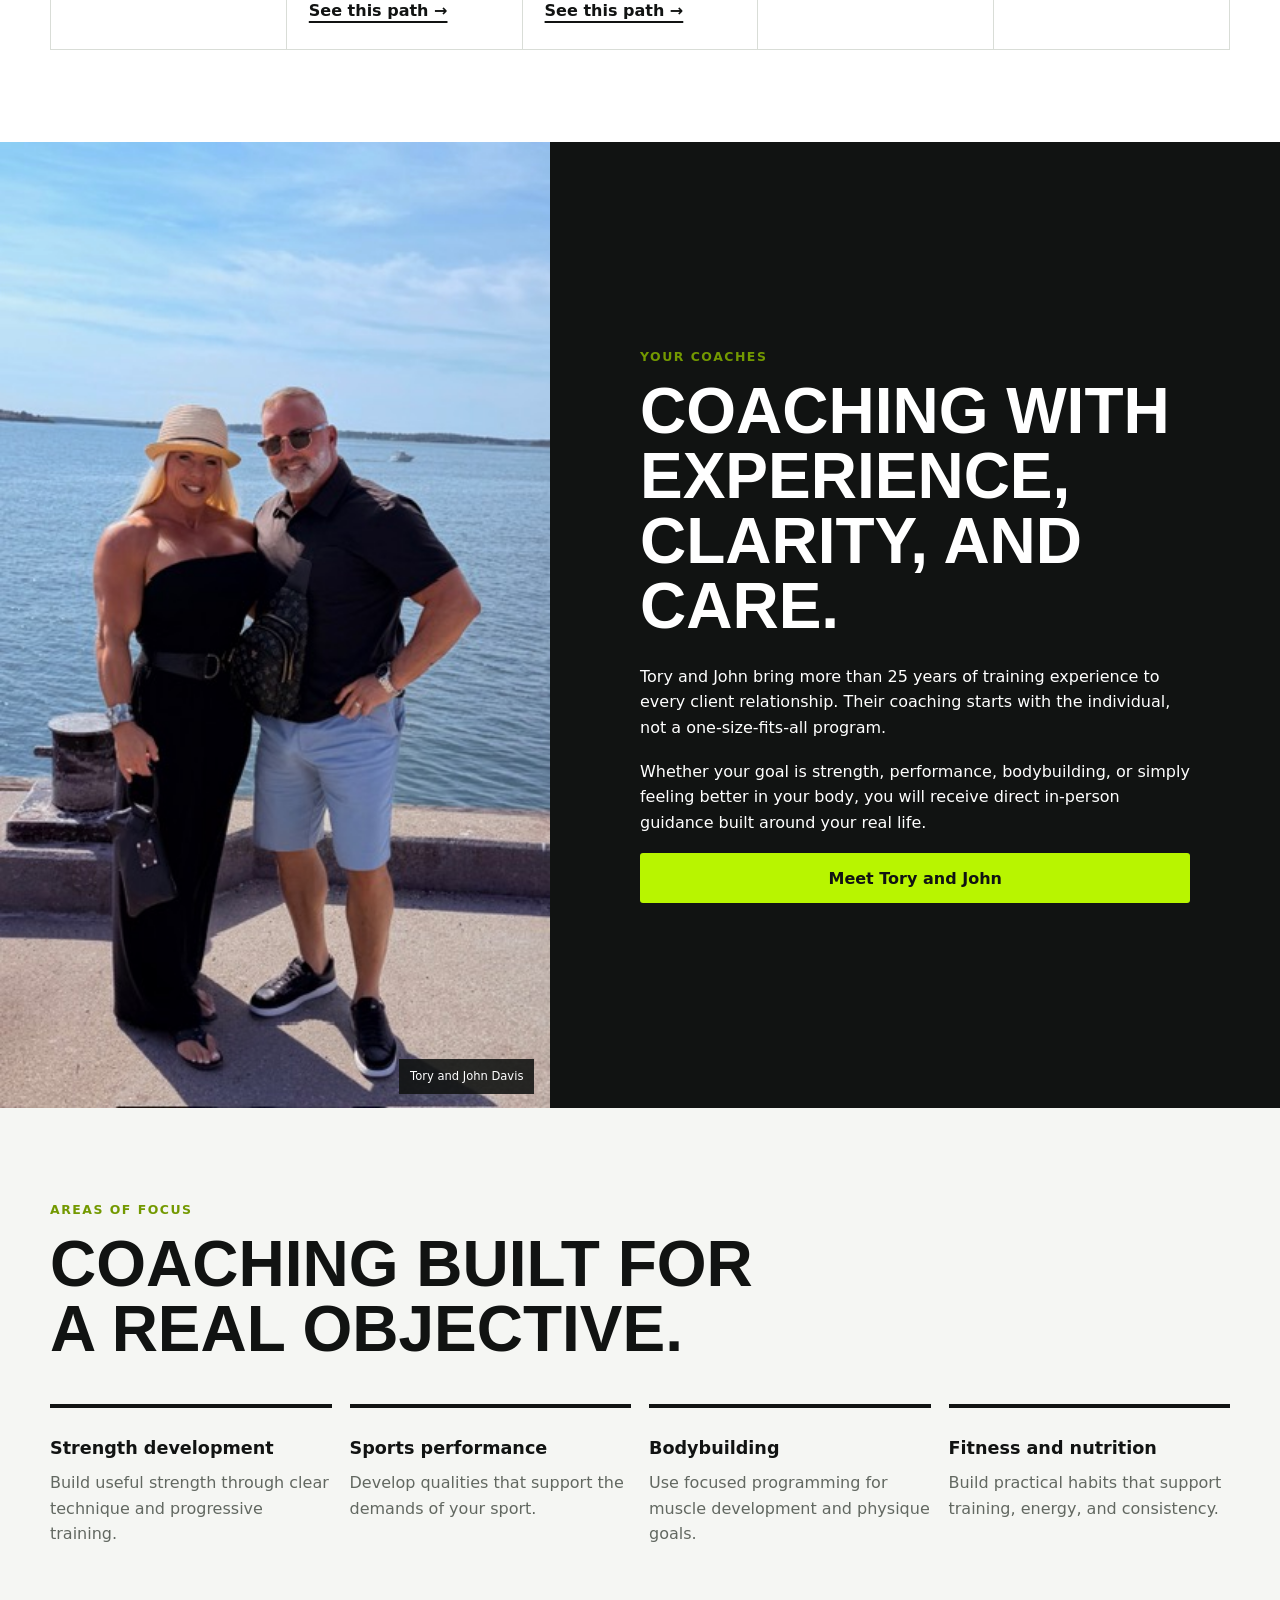
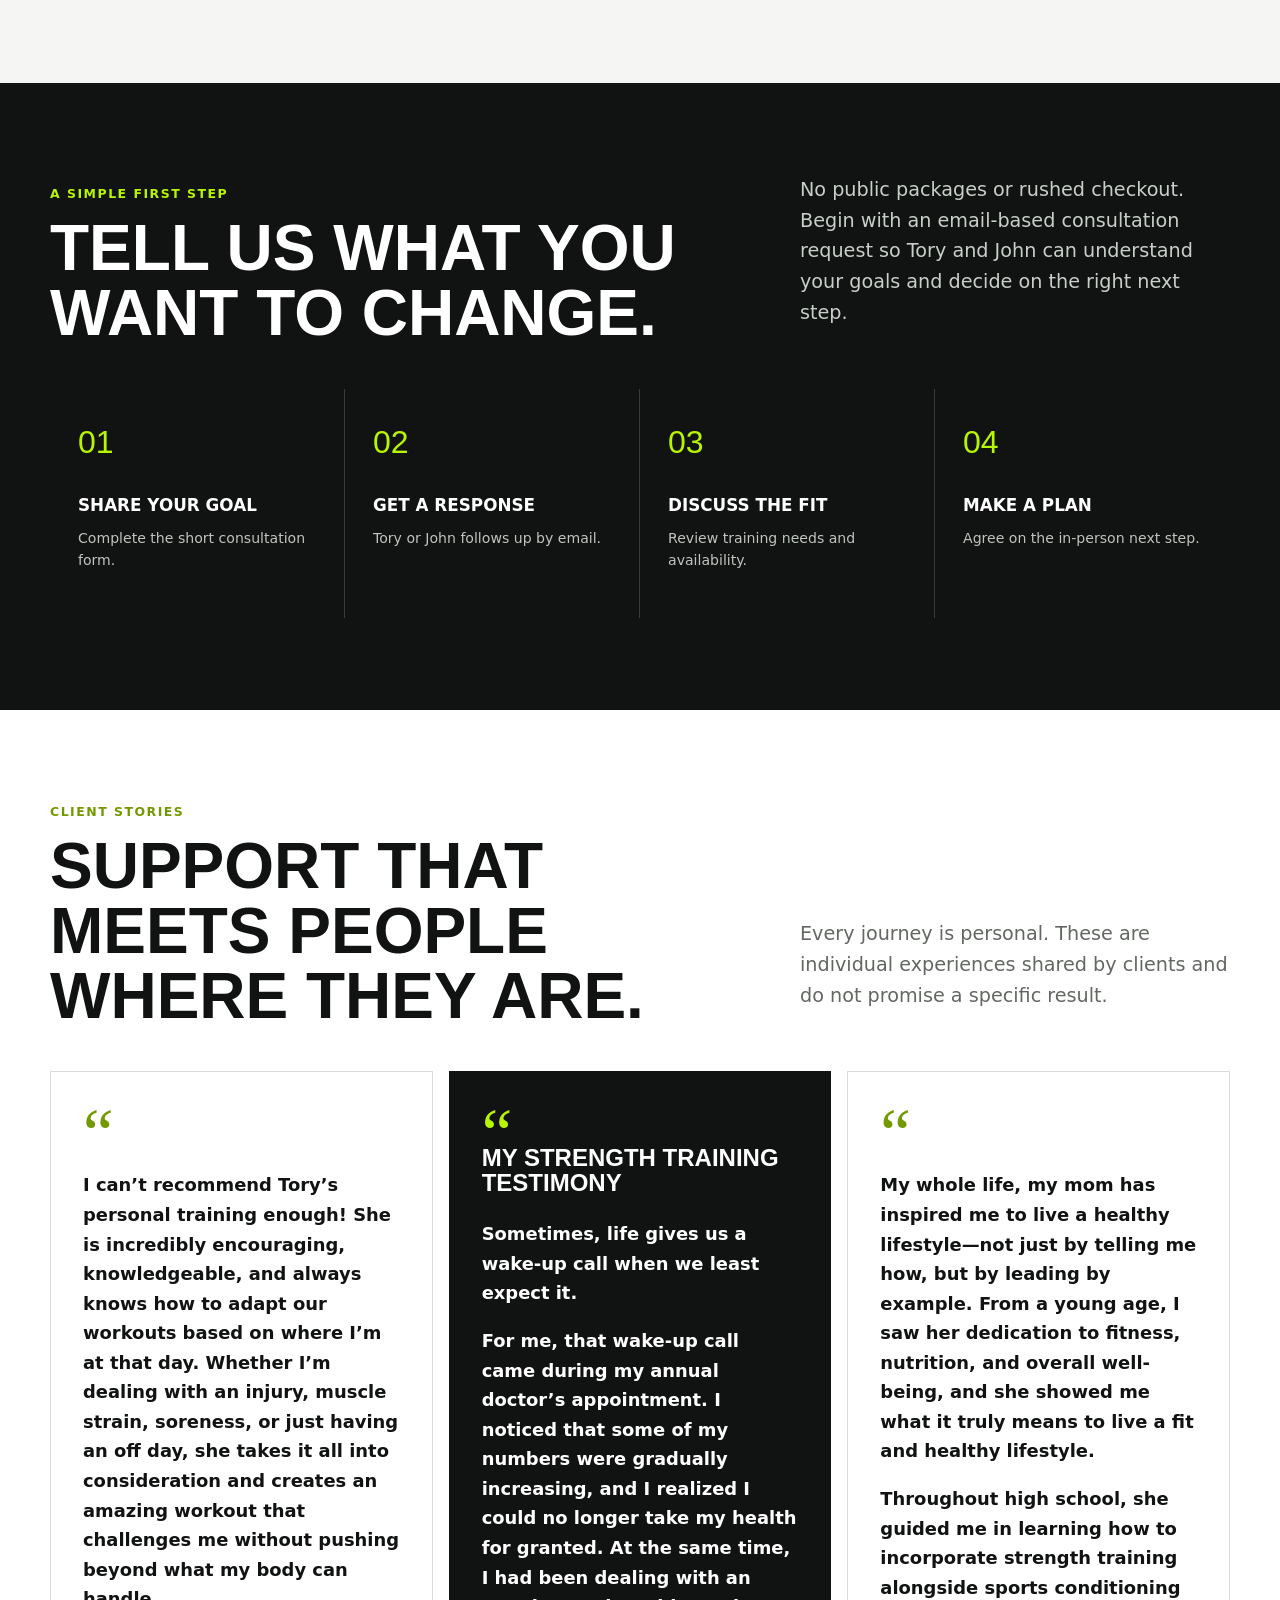
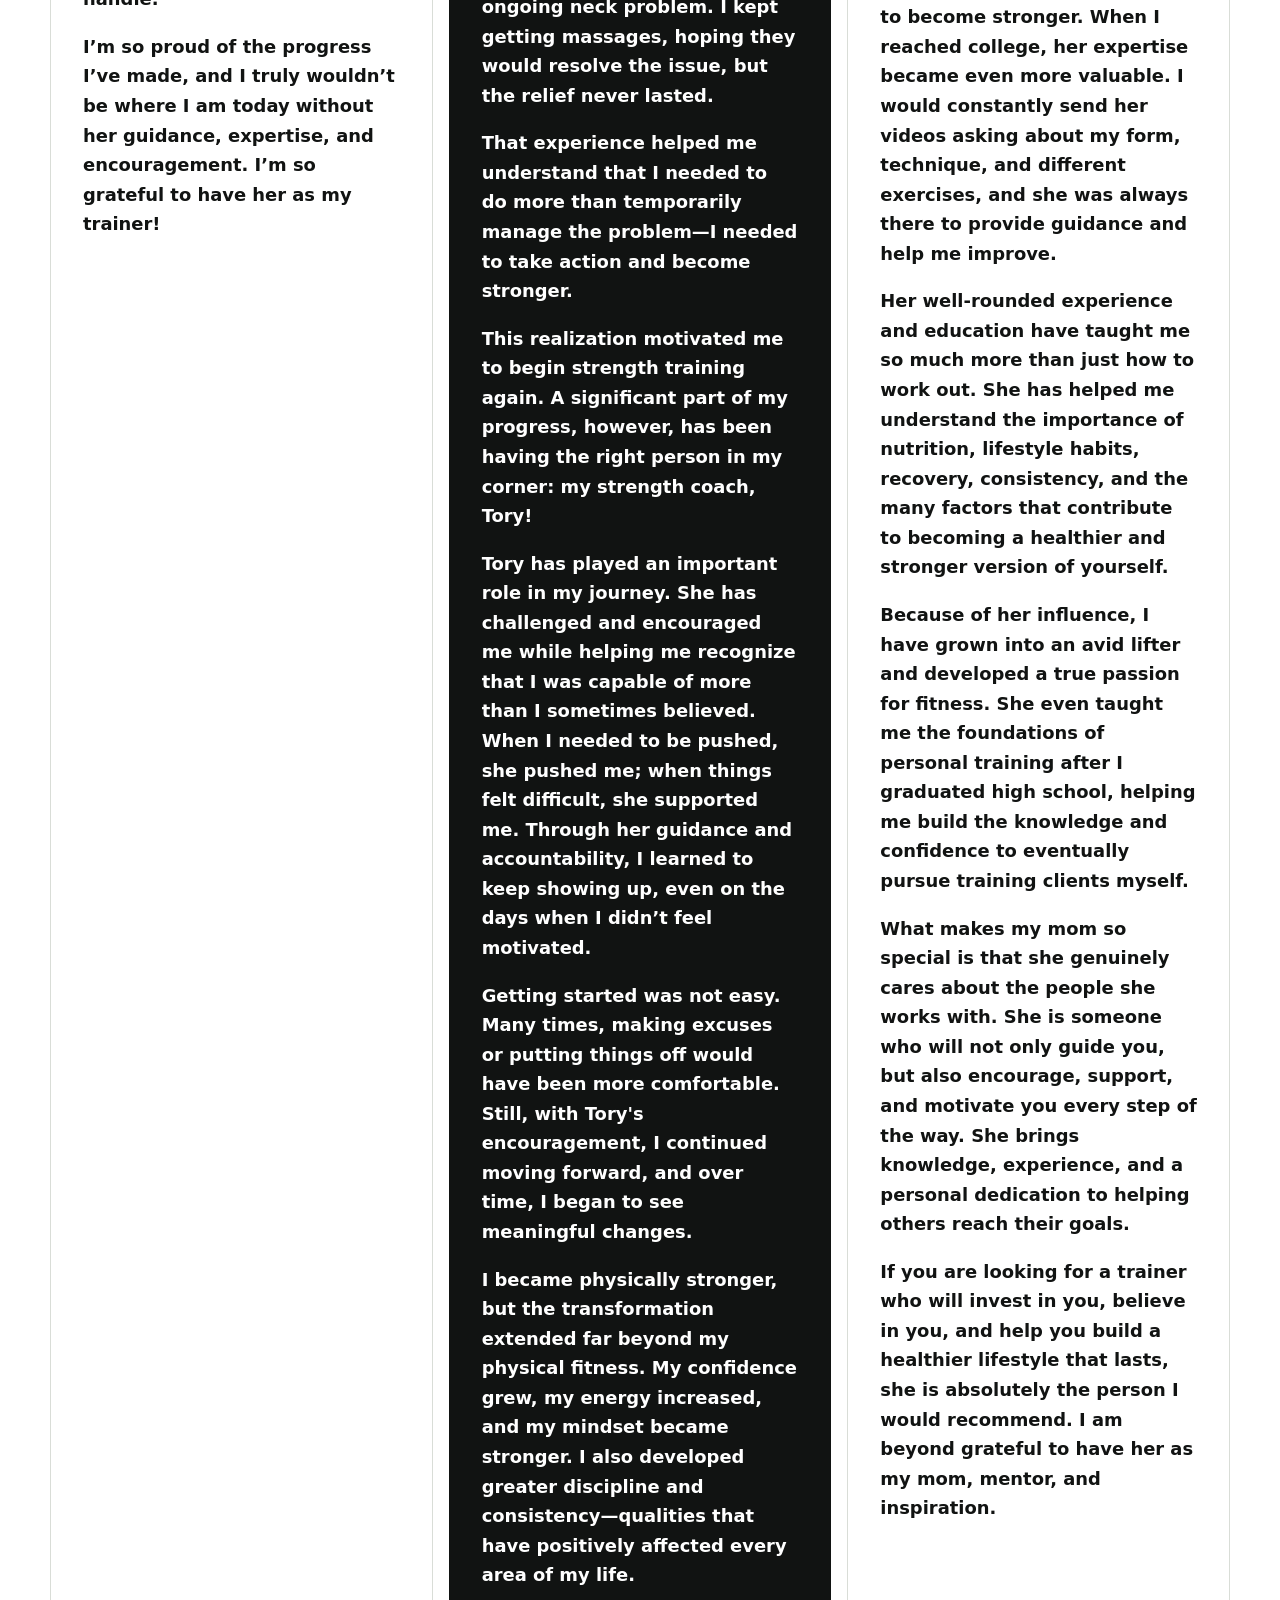
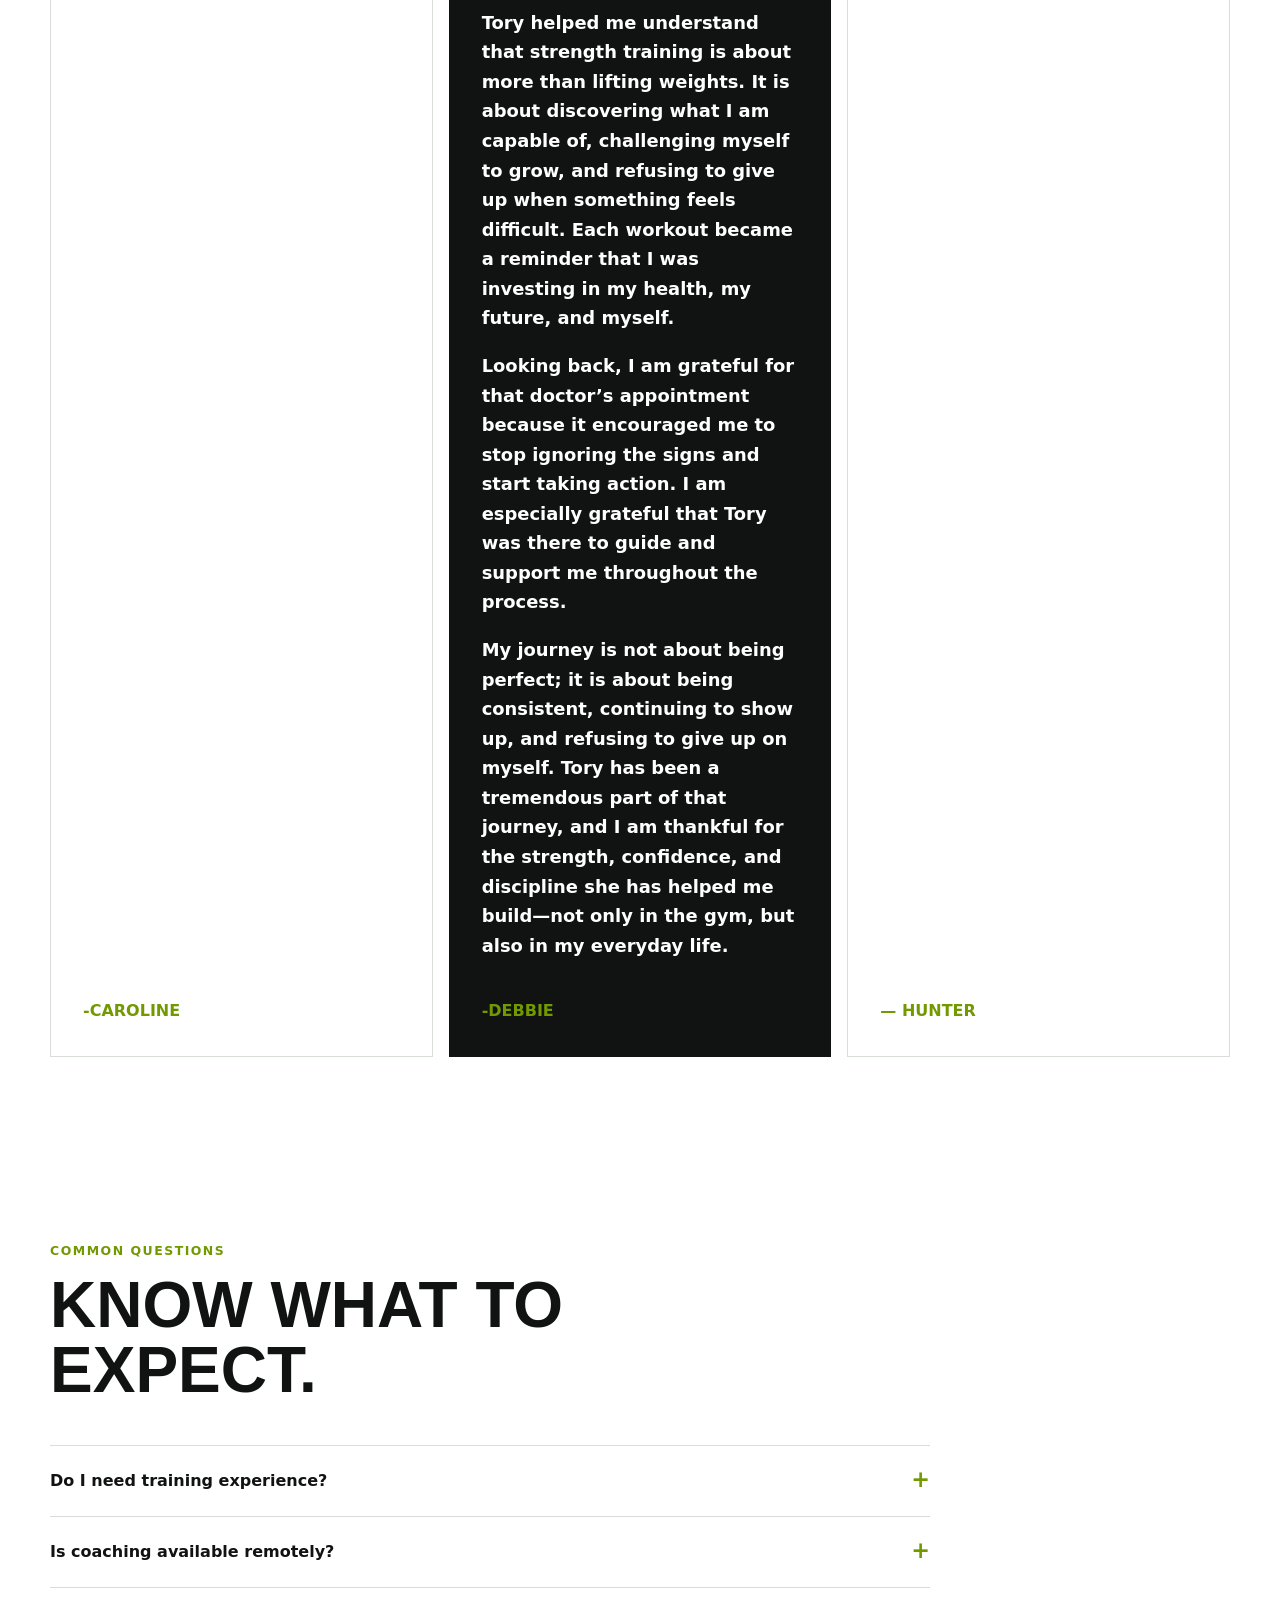
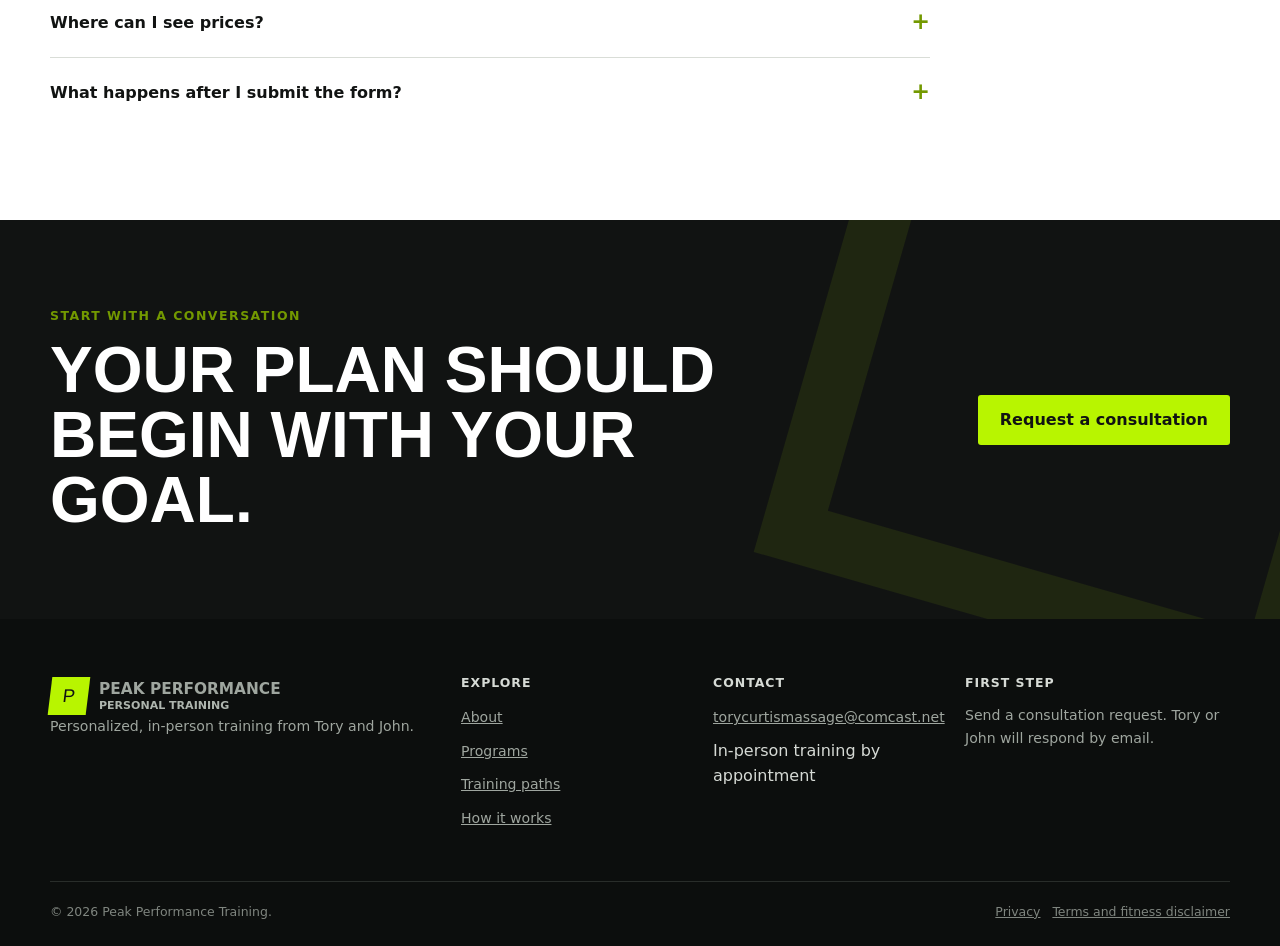
==== commit 28d8de8c: "Add files via upload" ====
--- a/index.html
+++ b/index.html
@@ -50,9 +50,9 @@
       </div>
     </section>
 
-    <section class="trainer-feature results-feature">
-      <figure class="results-feature-media"><img src="assets/images/client-journey-01.png" width="640" height="580" alt="Client before and after photographs showing a personal fitness journey" decoding="async"><figcaption>Real client progress. Individual results vary.</figcaption></figure>
-      <div class="trainer-copy reveal"><p class="eyebrow">Client progress</p><h2>Consistency can change more than a number.</h2><p>Every client arrives with a different starting point, schedule, and goal. Tory and John build the training approach around the individual, with clear direction and in-person support.</p><p>Progress is personal. These photographs are shared as individual experiences, not promises of a particular result or timeline.</p><a class="btn btn-primary" href="transformations.html#client-progress">View client journeys</a></div>
+    <section class="trainer-feature">
+      <figure class="results-feature-media"><img src="tory-john-training.jpg" width="365" height="648" alt="Tory and John standing together by the water" decoding="async"><figcaption>Tory and John Davis</figcaption></figure>
+      <div class="trainer-copy reveal"><p class="eyebrow">Your coaches</p><h2>Coaching with experience, clarity, and care.</h2><p>Tory and John bring more than 25 years of training experience to every client relationship. Their coaching starts with the individual, not a one-size-fits-all program.</p><p>Whether your goal is strength, performance, bodybuilding, or simply feeling better in your body, you will receive direct in-person guidance built around your real life.</p><a class="btn btn-primary" href="about.html">Meet Tory and John</a></div>
     </section>
 
     <section class="section surface">
--- a/style.css
+++ b/style.css
@@ -134,6 +134,24 @@
 .result-card figcaption span { display: block; margin-bottom: 8px; color: var(--green); font-size: .74rem; font-weight: 850; text-transform: uppercase; }
 .result-card figcaption strong { display: block; font-family: "Arial Narrow", Impact, sans-serif; font-size: 1.55rem; line-height: 1.05; text-transform: uppercase; }
 .result-card figcaption p { margin-bottom: 0; color: #c5cbc6; }
+.result-card figcaption blockquote { margin: 22px 0 18px; color: #d7ddd8; font-size: .96rem; line-height: 1.65; }
+.result-card figcaption blockquote p { margin: 0 0 15px; color: inherit; }
+.result-card figcaption cite { color: var(--green); font-style: normal; font-weight: 850; }
+.results-grid > :nth-child(4) { order: 1; }
+.results-grid > :nth-child(5) { order: 2; }
+.results-grid > :nth-child(3) { order: 3; }
+.results-grid > :nth-child(1) { order: 4; }
+.results-grid > :nth-child(2) { order: 5; }
+.results-grid > .brian-story { order: 6; }
+.results-grid > :nth-child(1) .result-image,
+.results-grid > :nth-child(2) .result-image { display: none; }
+.result-card-story-only { grid-column: 1 / -1; }
+.result-story-copy { padding: 42px; max-width: 900px; }
+.result-story-copy > span { display: block; margin-bottom: 8px; color: var(--green); font-size: .74rem; font-weight: 850; text-transform: uppercase; }
+.result-story-copy > strong { display: block; font-family: "Arial Narrow", Impact, sans-serif; font-size: 1.8rem; line-height: 1.05; text-transform: uppercase; }
+.result-story-copy blockquote { margin: 24px 0 18px; color: #d7ddd8; font-size: 1.05rem; line-height: 1.7; }
+.result-story-copy blockquote p { margin: 0 0 16px; }
+.result-story-copy cite { color: var(--green); font-style: normal; font-weight: 850; }
 .story-grid { display: grid; grid-template-columns: repeat(3, minmax(0, 1fr)); gap: 16px; }
 .story-card { position: relative; display: flex; min-height: 385px; flex-direction: column; padding: 32px; border: 1px solid var(--line); background: var(--white); }
 .story-card-featured { color: var(--white); border-color: var(--ink); background: var(--ink); }
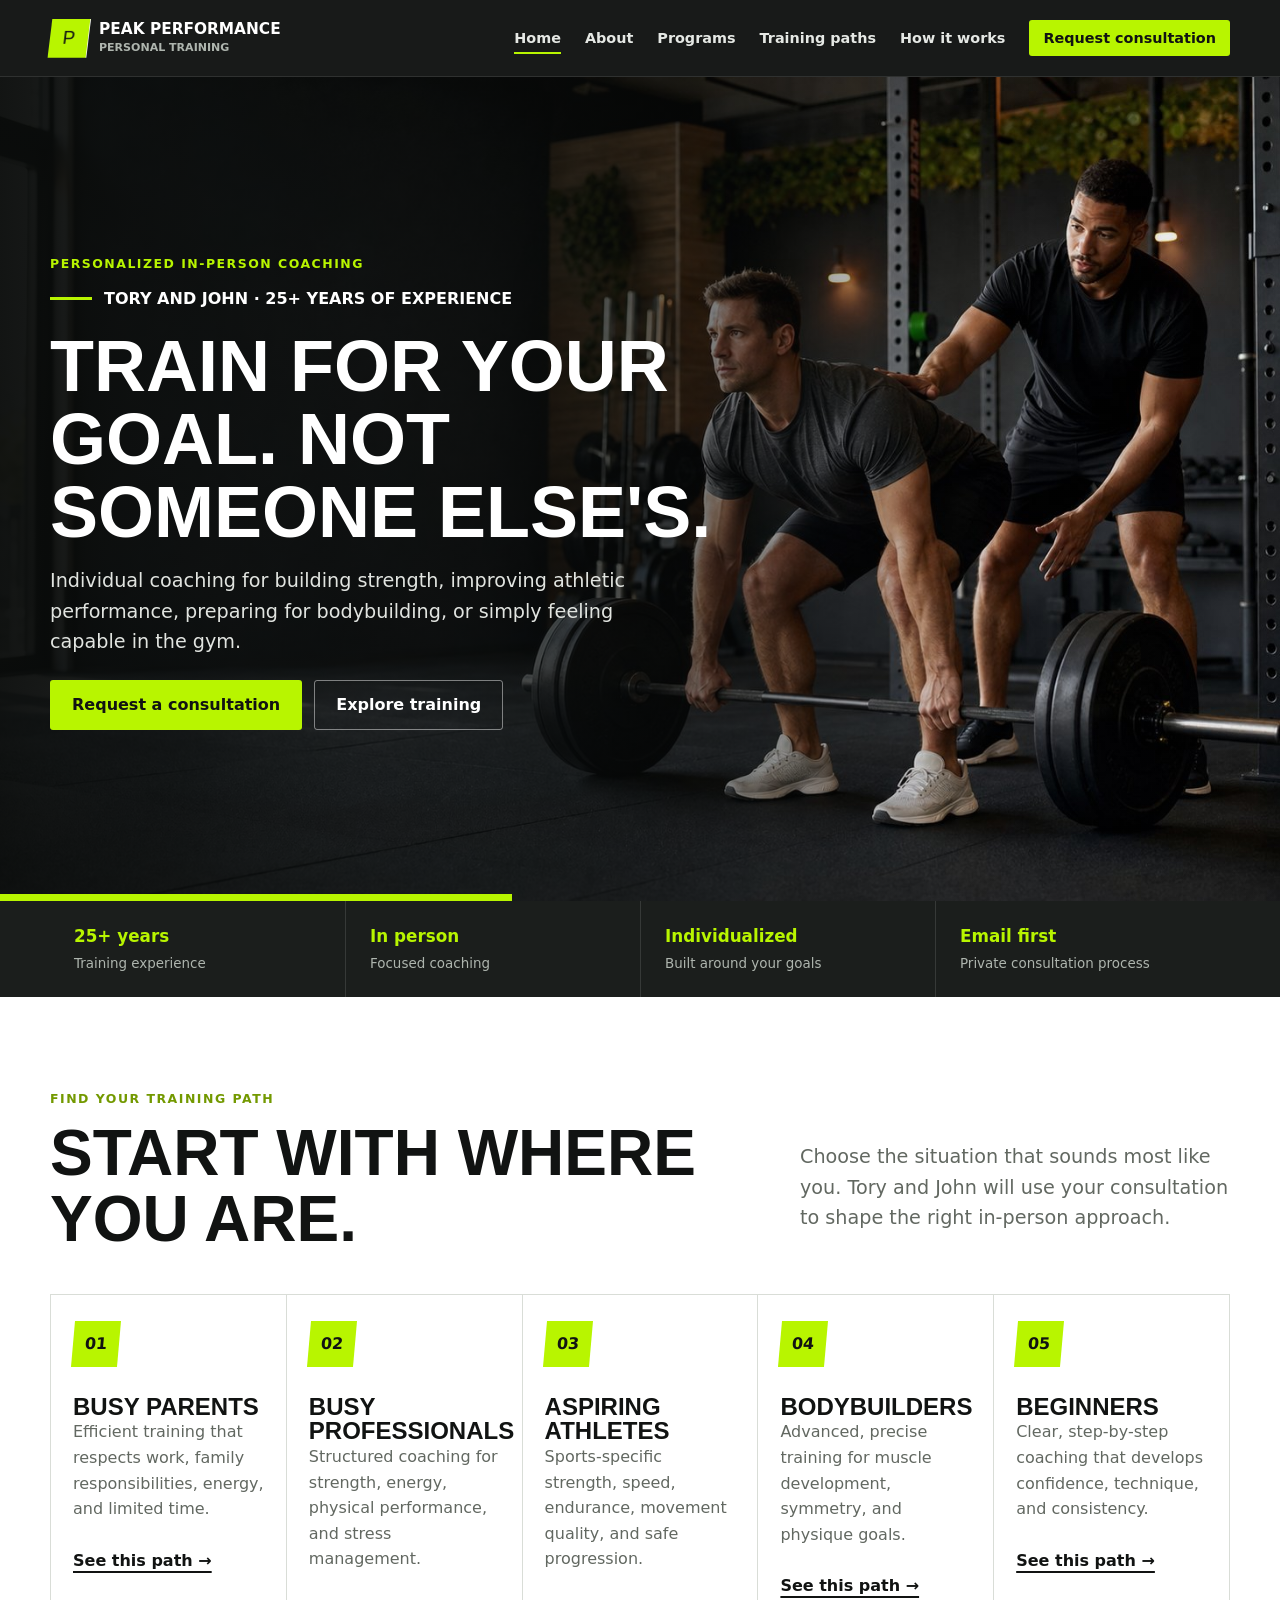
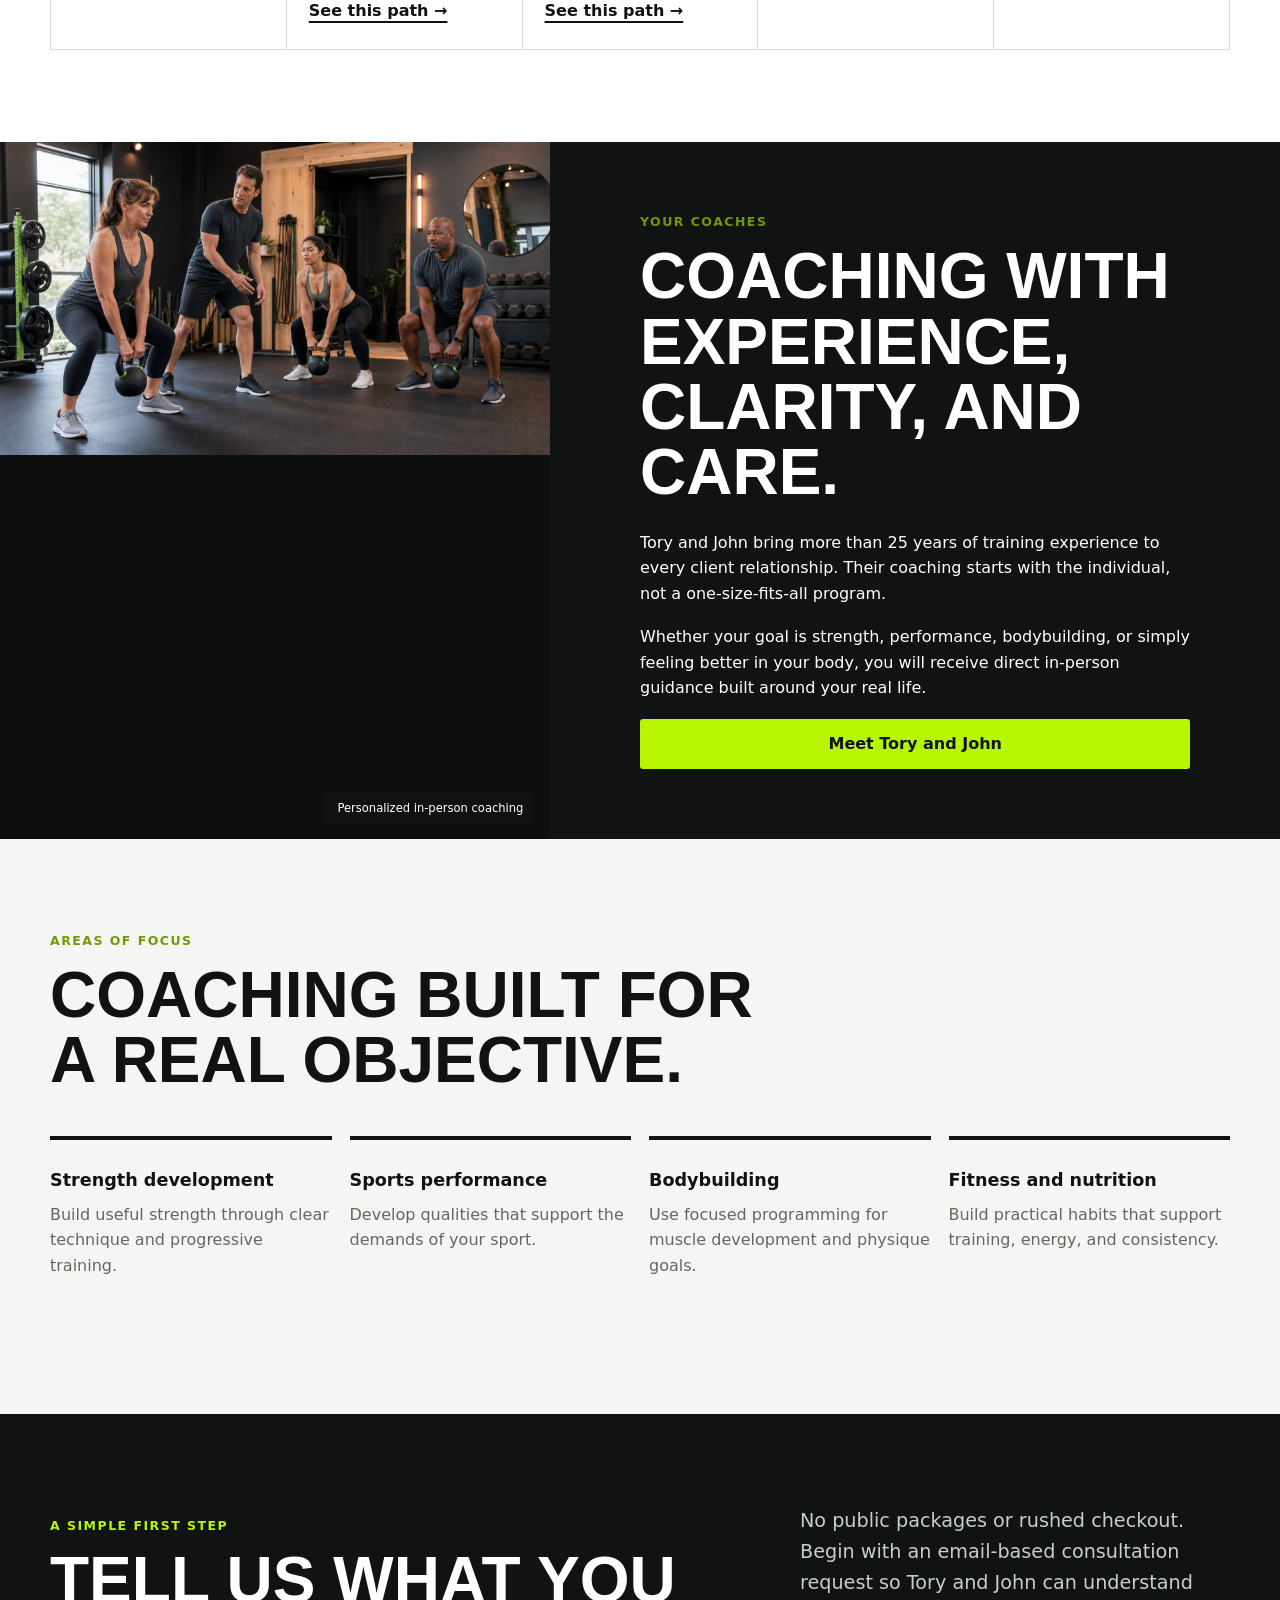
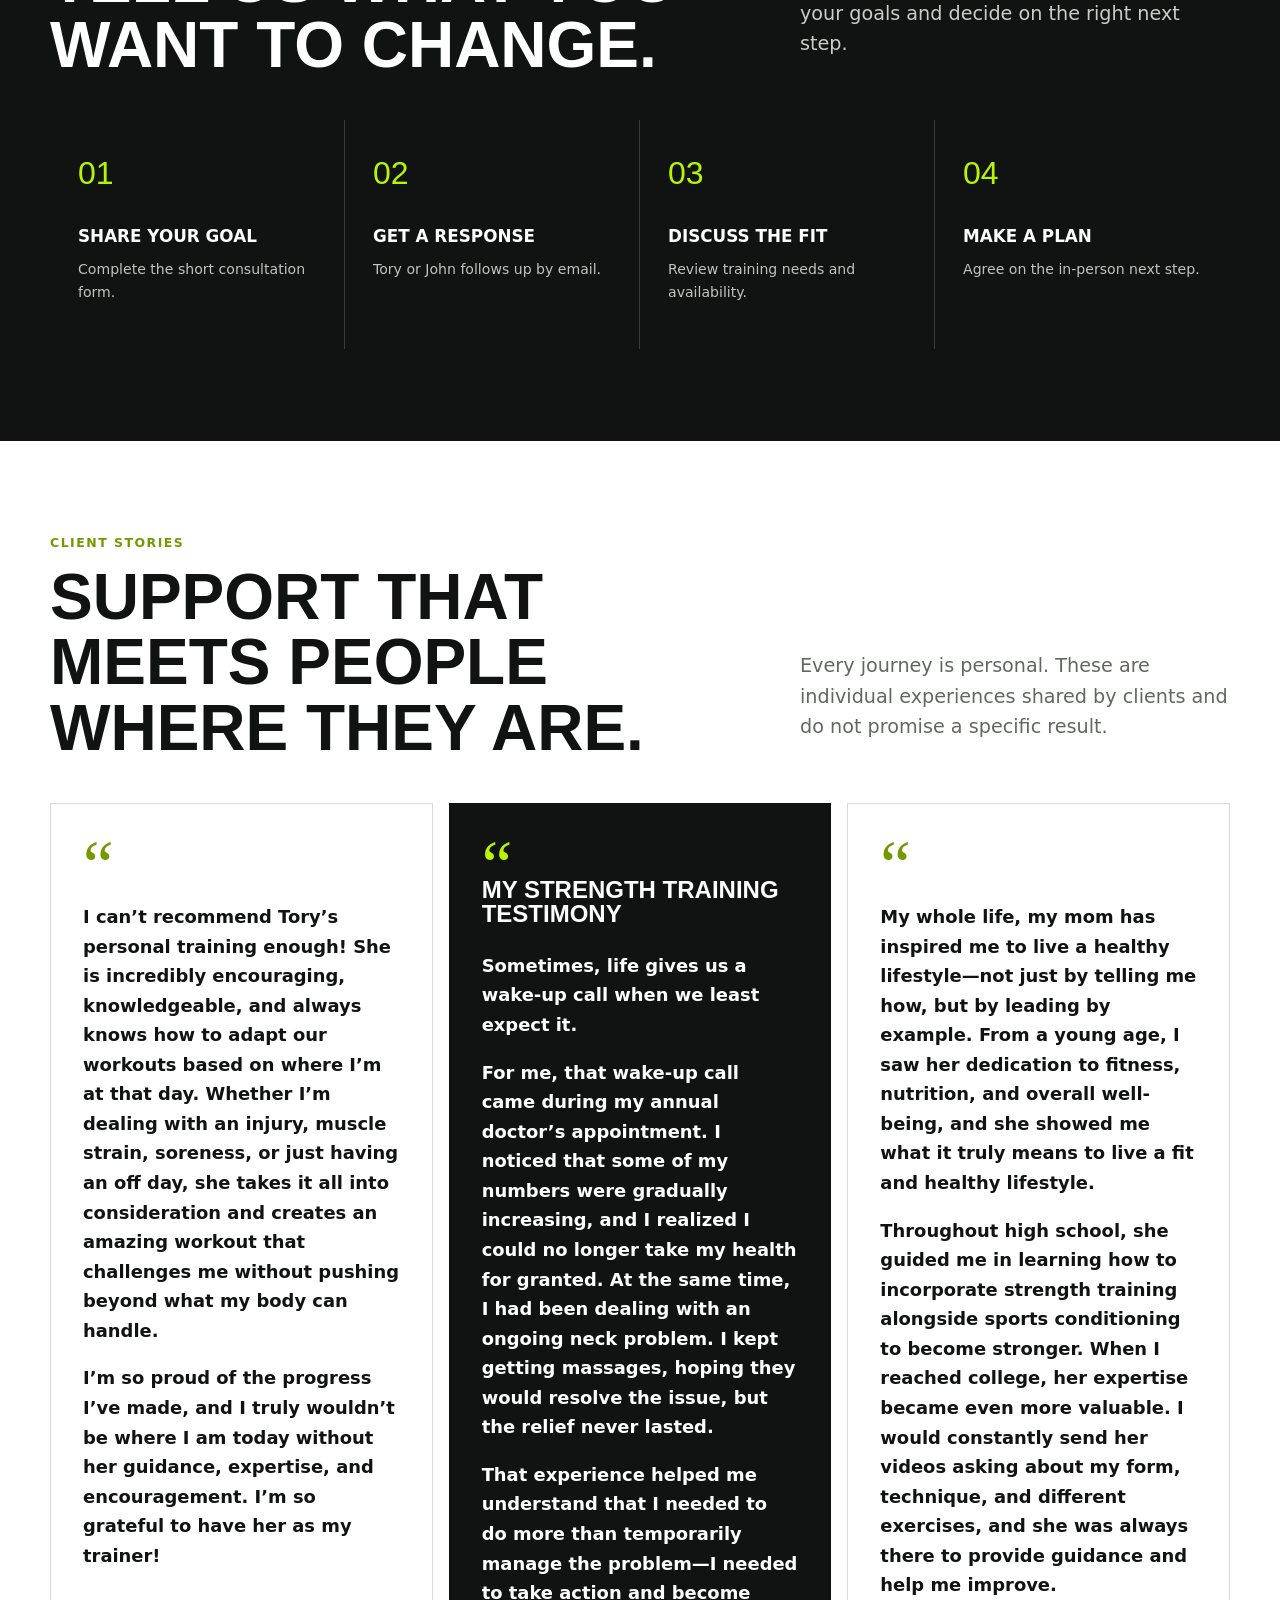
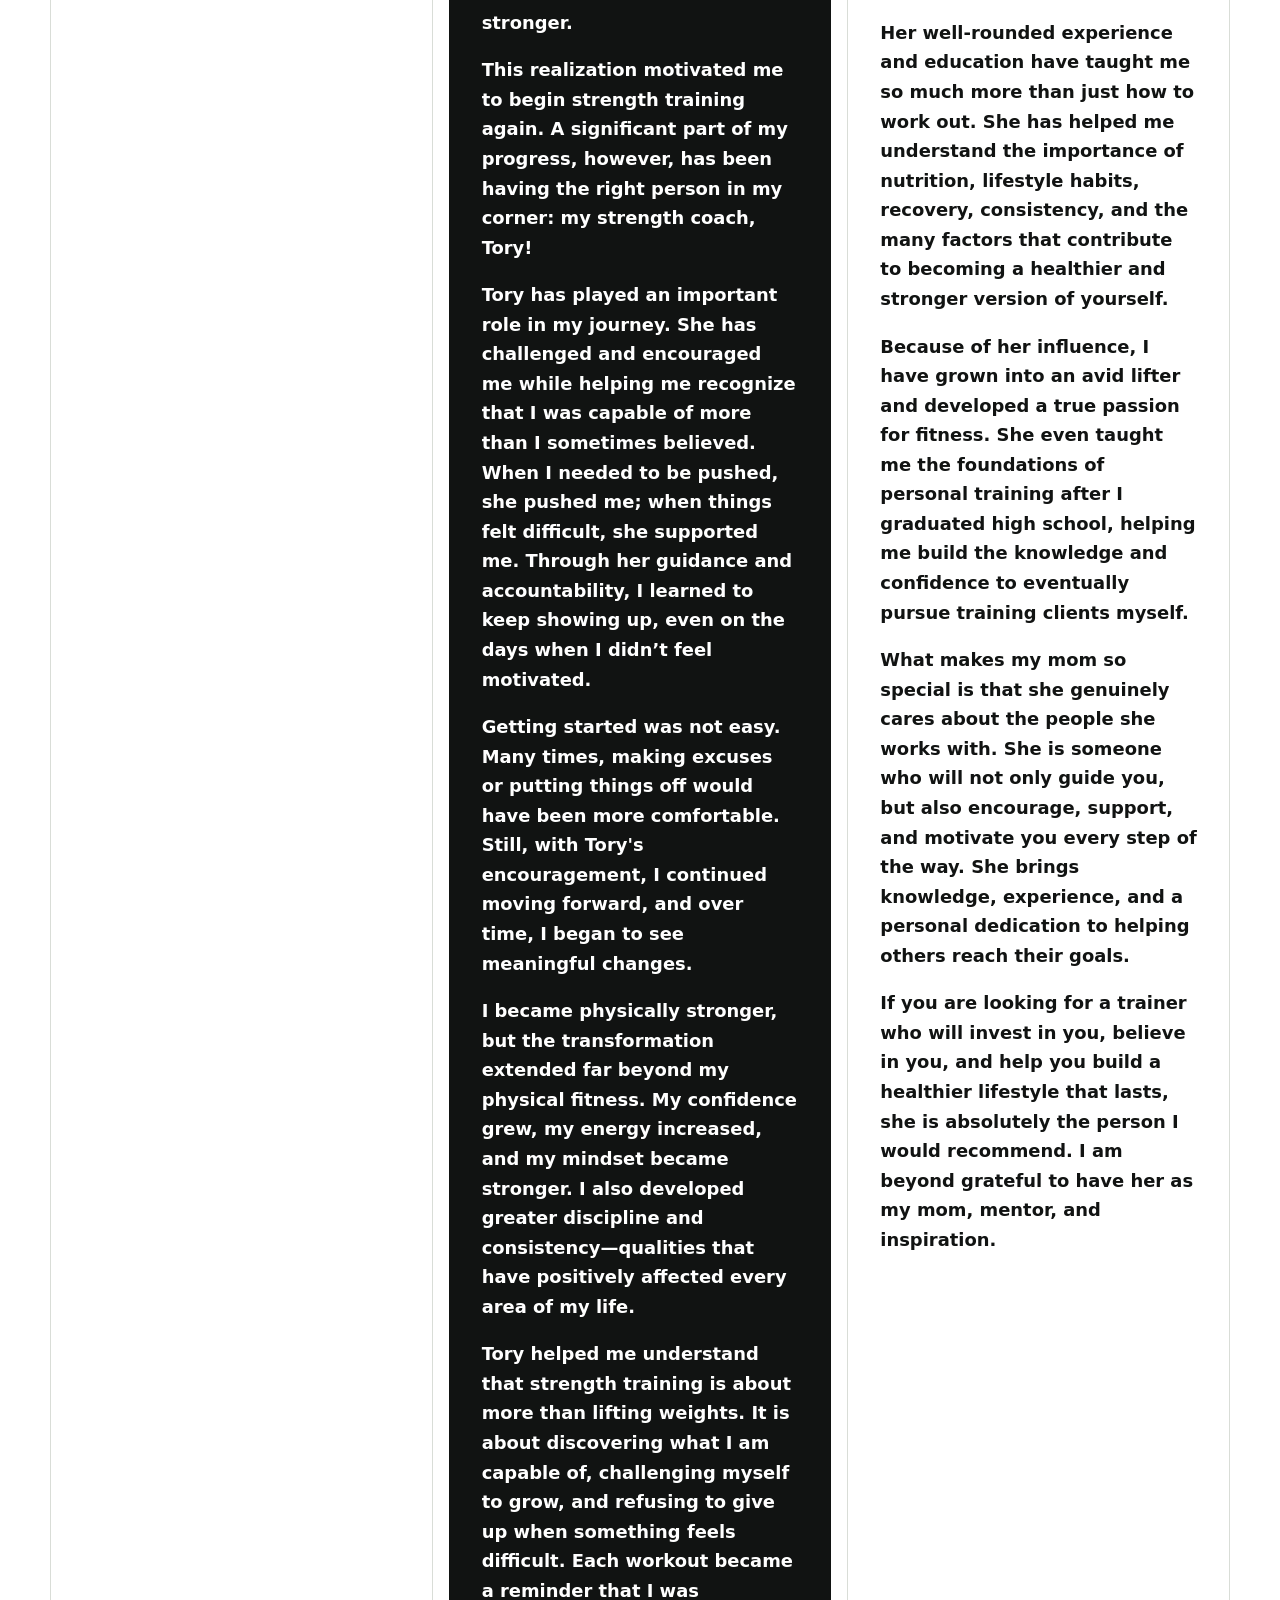
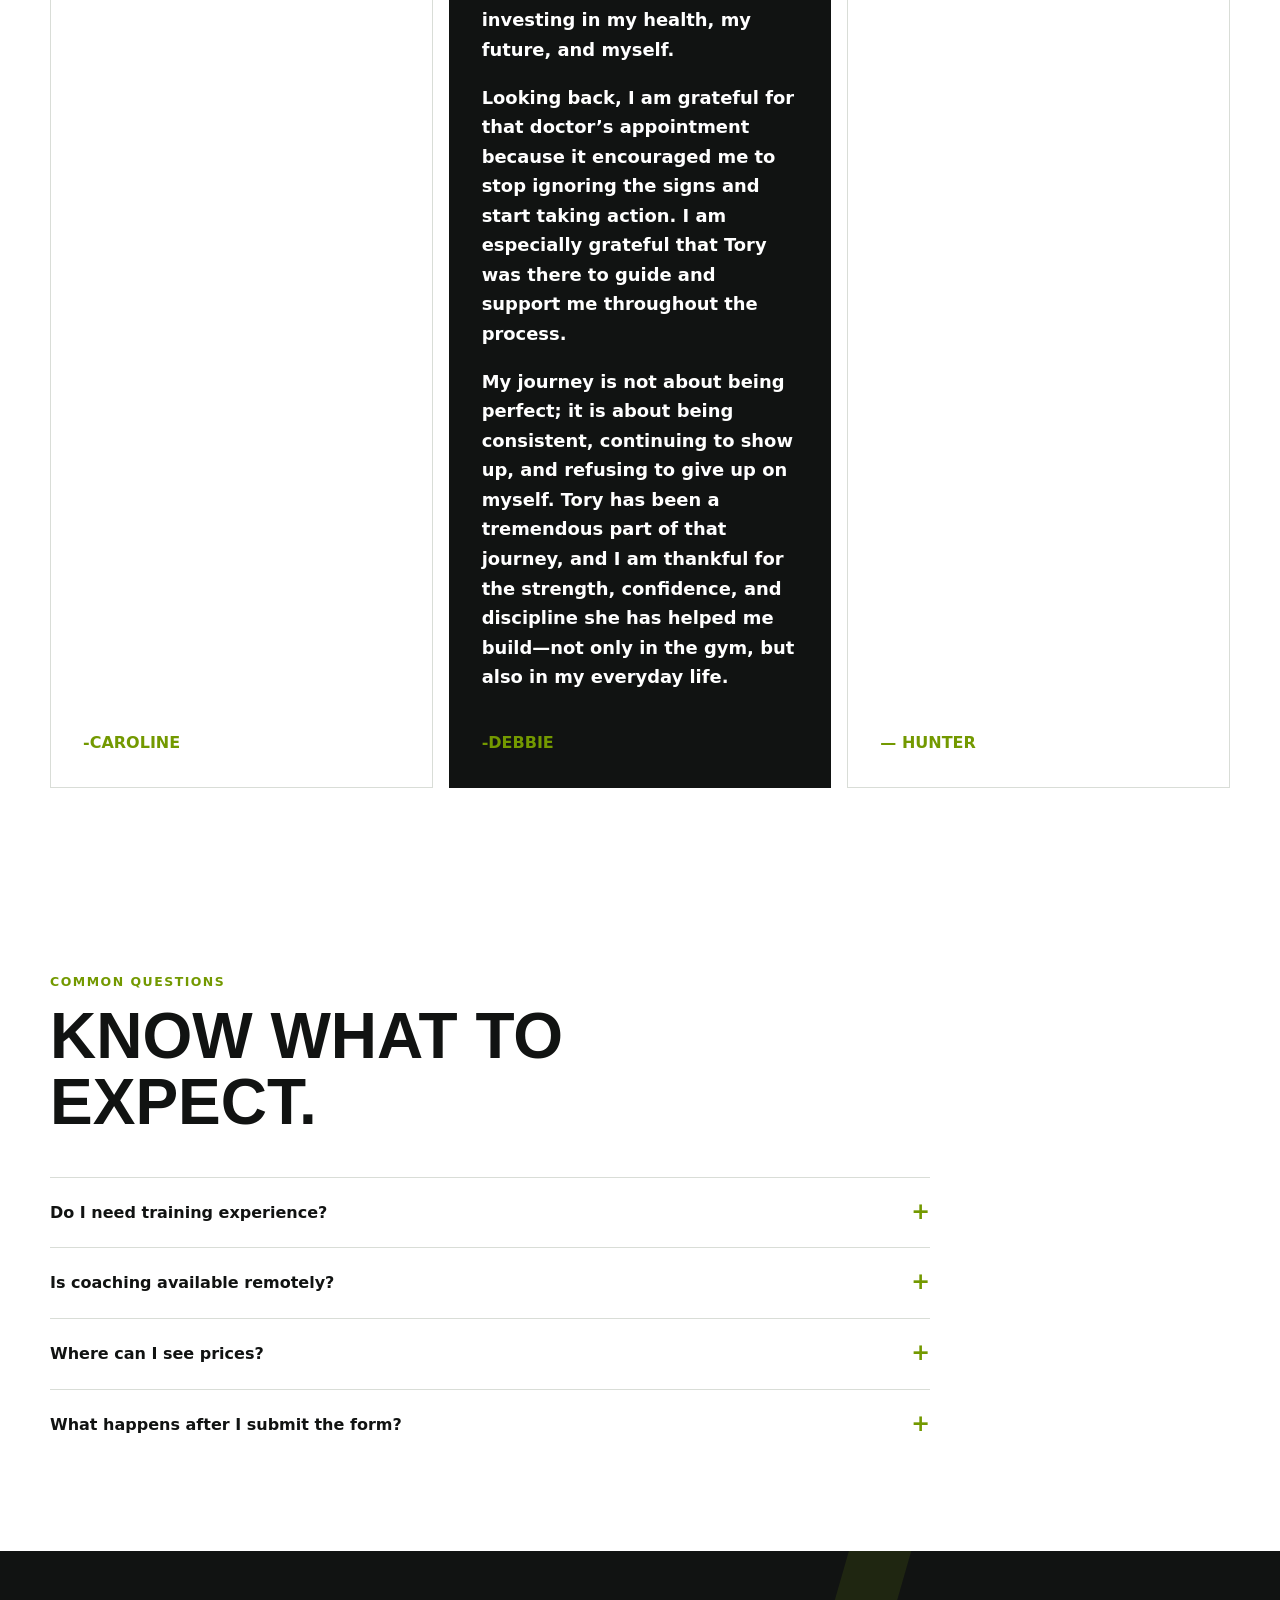
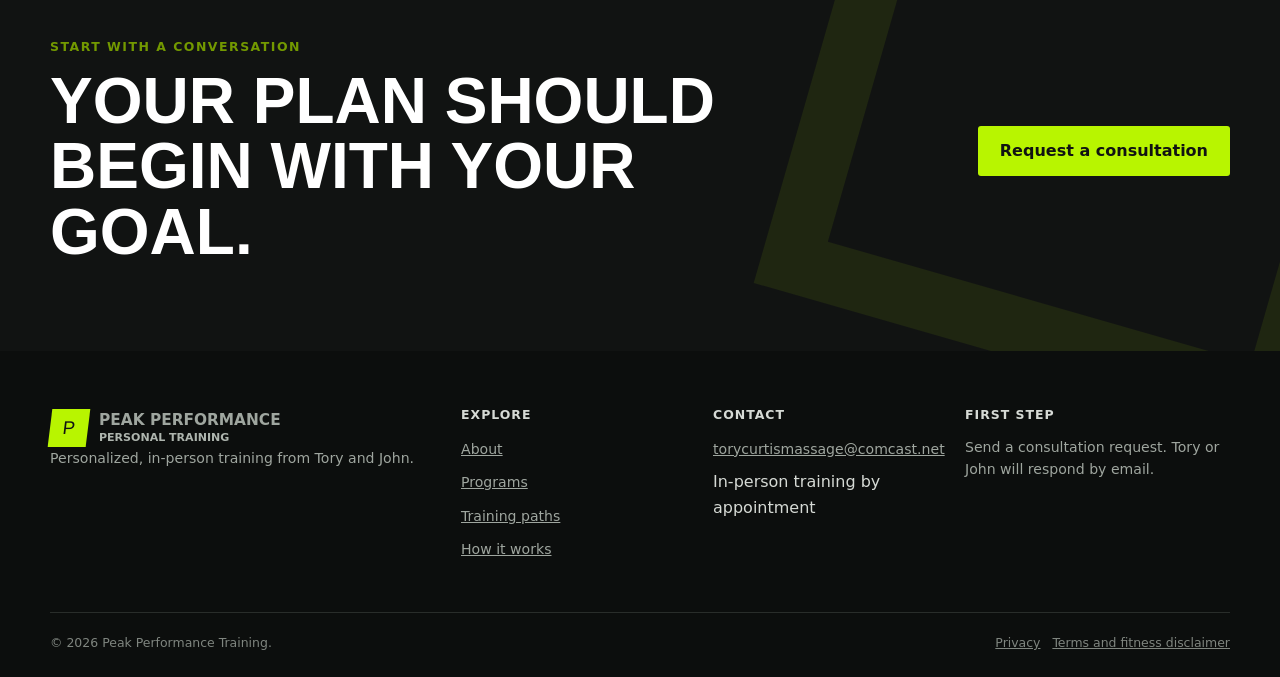
==== commit 3d0d5720: "Add files via upload" ====
--- a/index.html
+++ b/index.html
@@ -51,7 +51,7 @@
     </section>
 
     <section class="trainer-feature">
-      <figure class="results-feature-media"><img src="tory-john-training.jpg" width="365" height="648" alt="Tory and John standing together by the water" decoding="async"><figcaption>Tory and John Davis</figcaption></figure>
+      <figure class="results-feature-media"><img src="assets/images/group-training.jpg" width="1600" height="900" alt="Strength training in a professional gym" decoding="async"><figcaption>Personalized in-person coaching</figcaption></figure>
       <div class="trainer-copy reveal"><p class="eyebrow">Your coaches</p><h2>Coaching with experience, clarity, and care.</h2><p>Tory and John bring more than 25 years of training experience to every client relationship. Their coaching starts with the individual, not a one-size-fits-all program.</p><p>Whether your goal is strength, performance, bodybuilding, or simply feeling better in your body, you will receive direct in-person guidance built around your real life.</p><a class="btn btn-primary" href="about.html">Meet Tory and John</a></div>
     </section>
 
